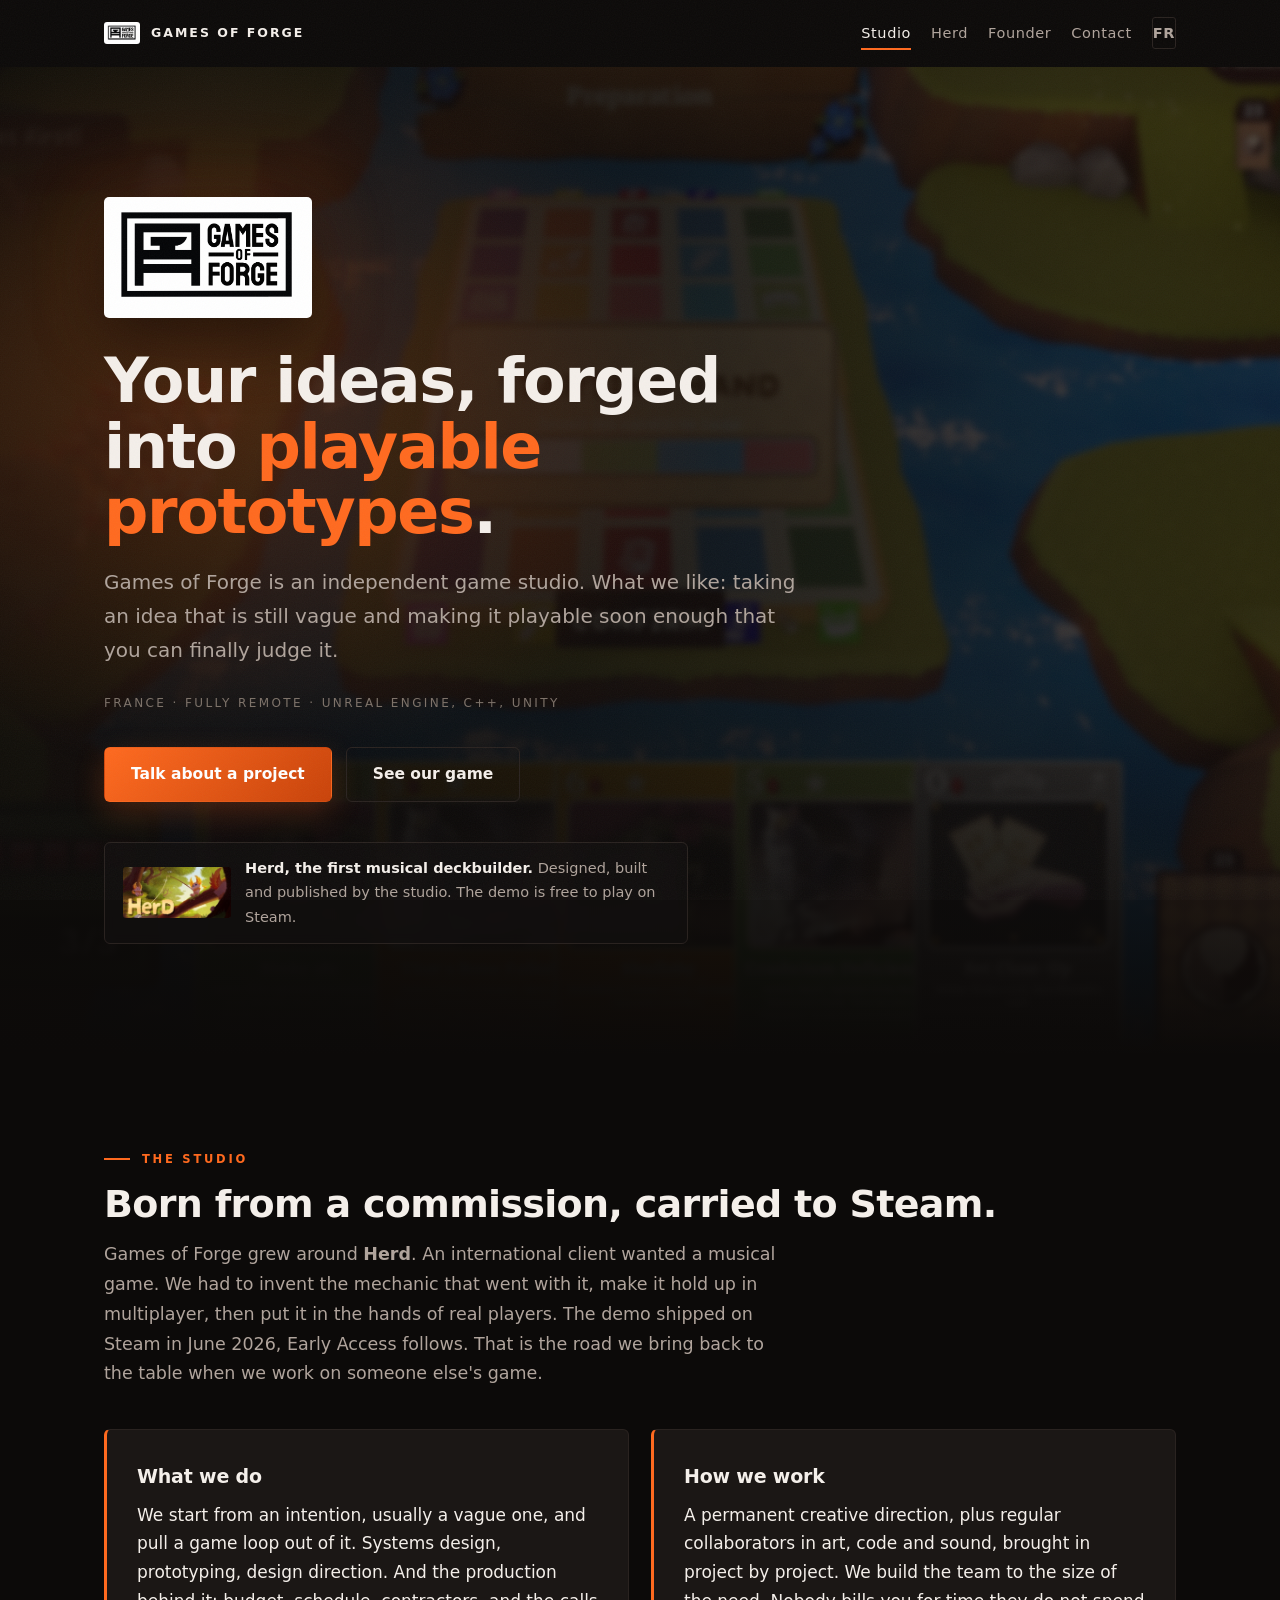
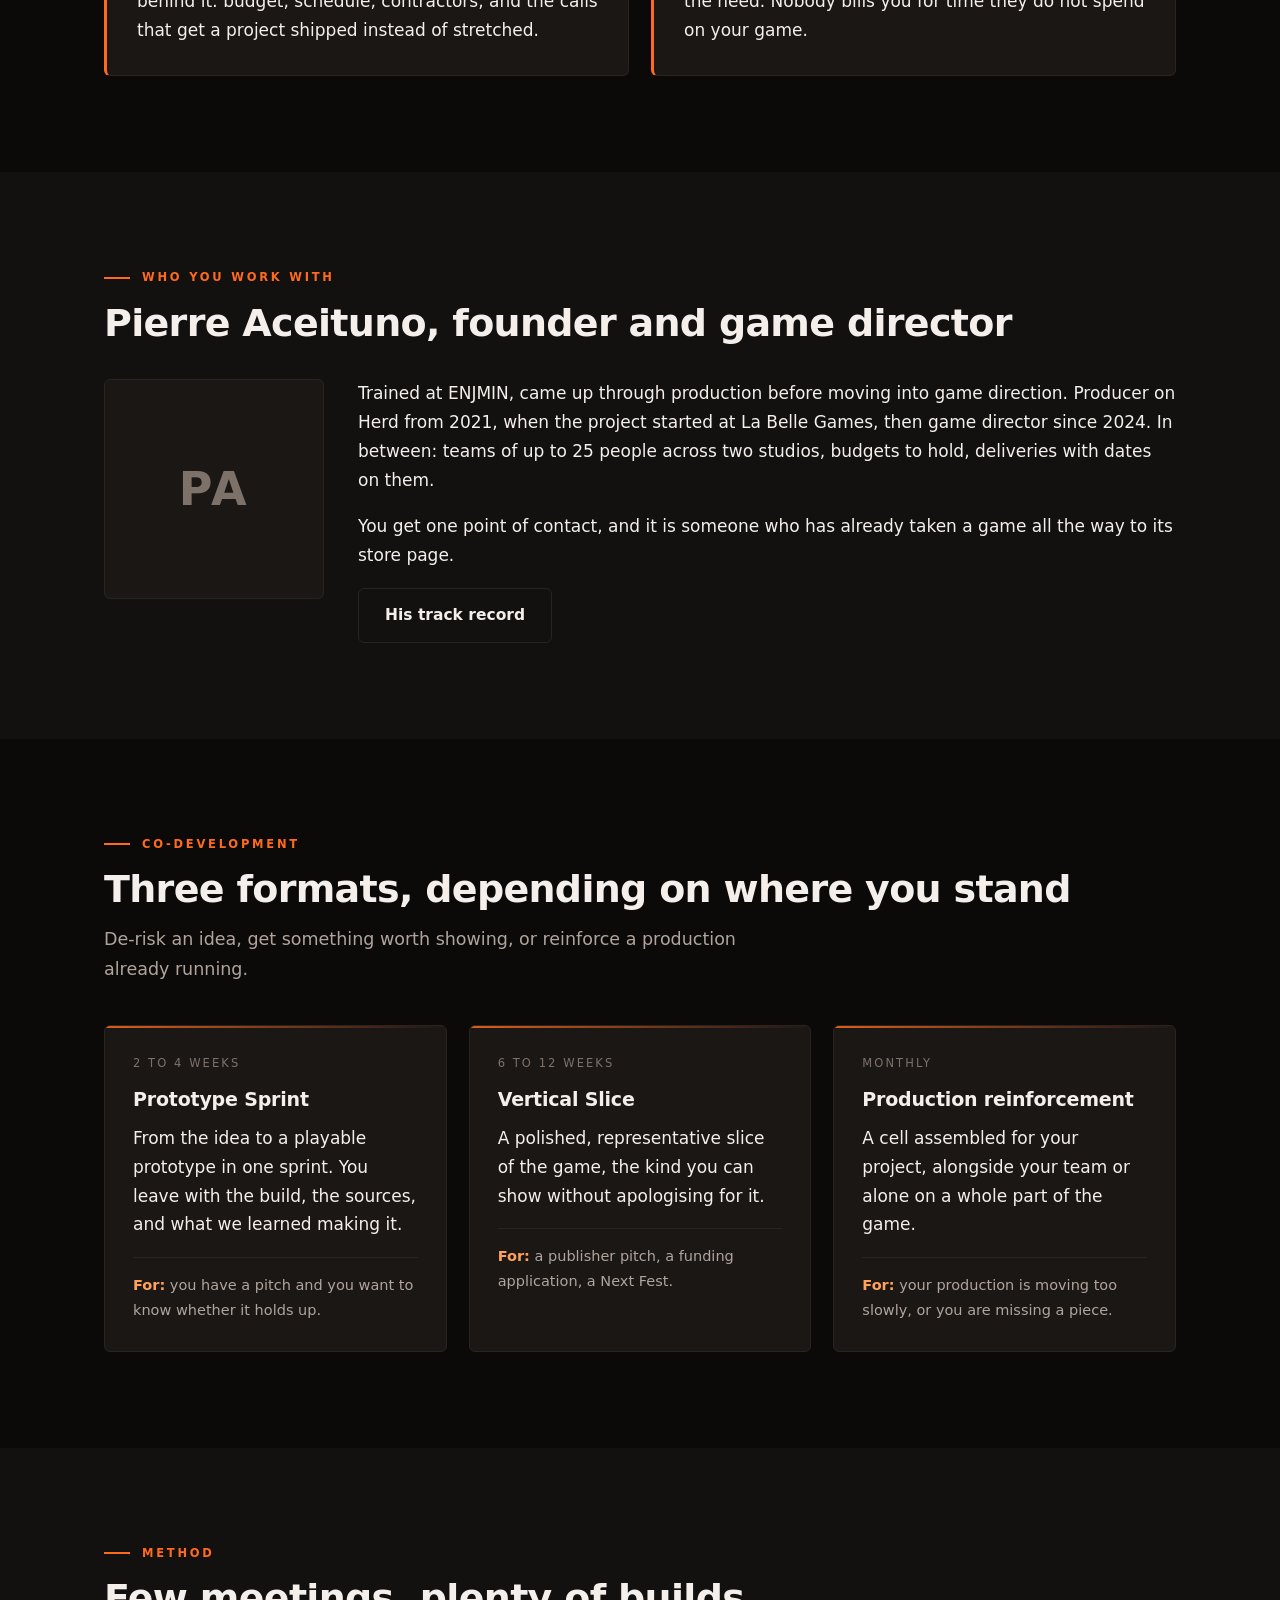
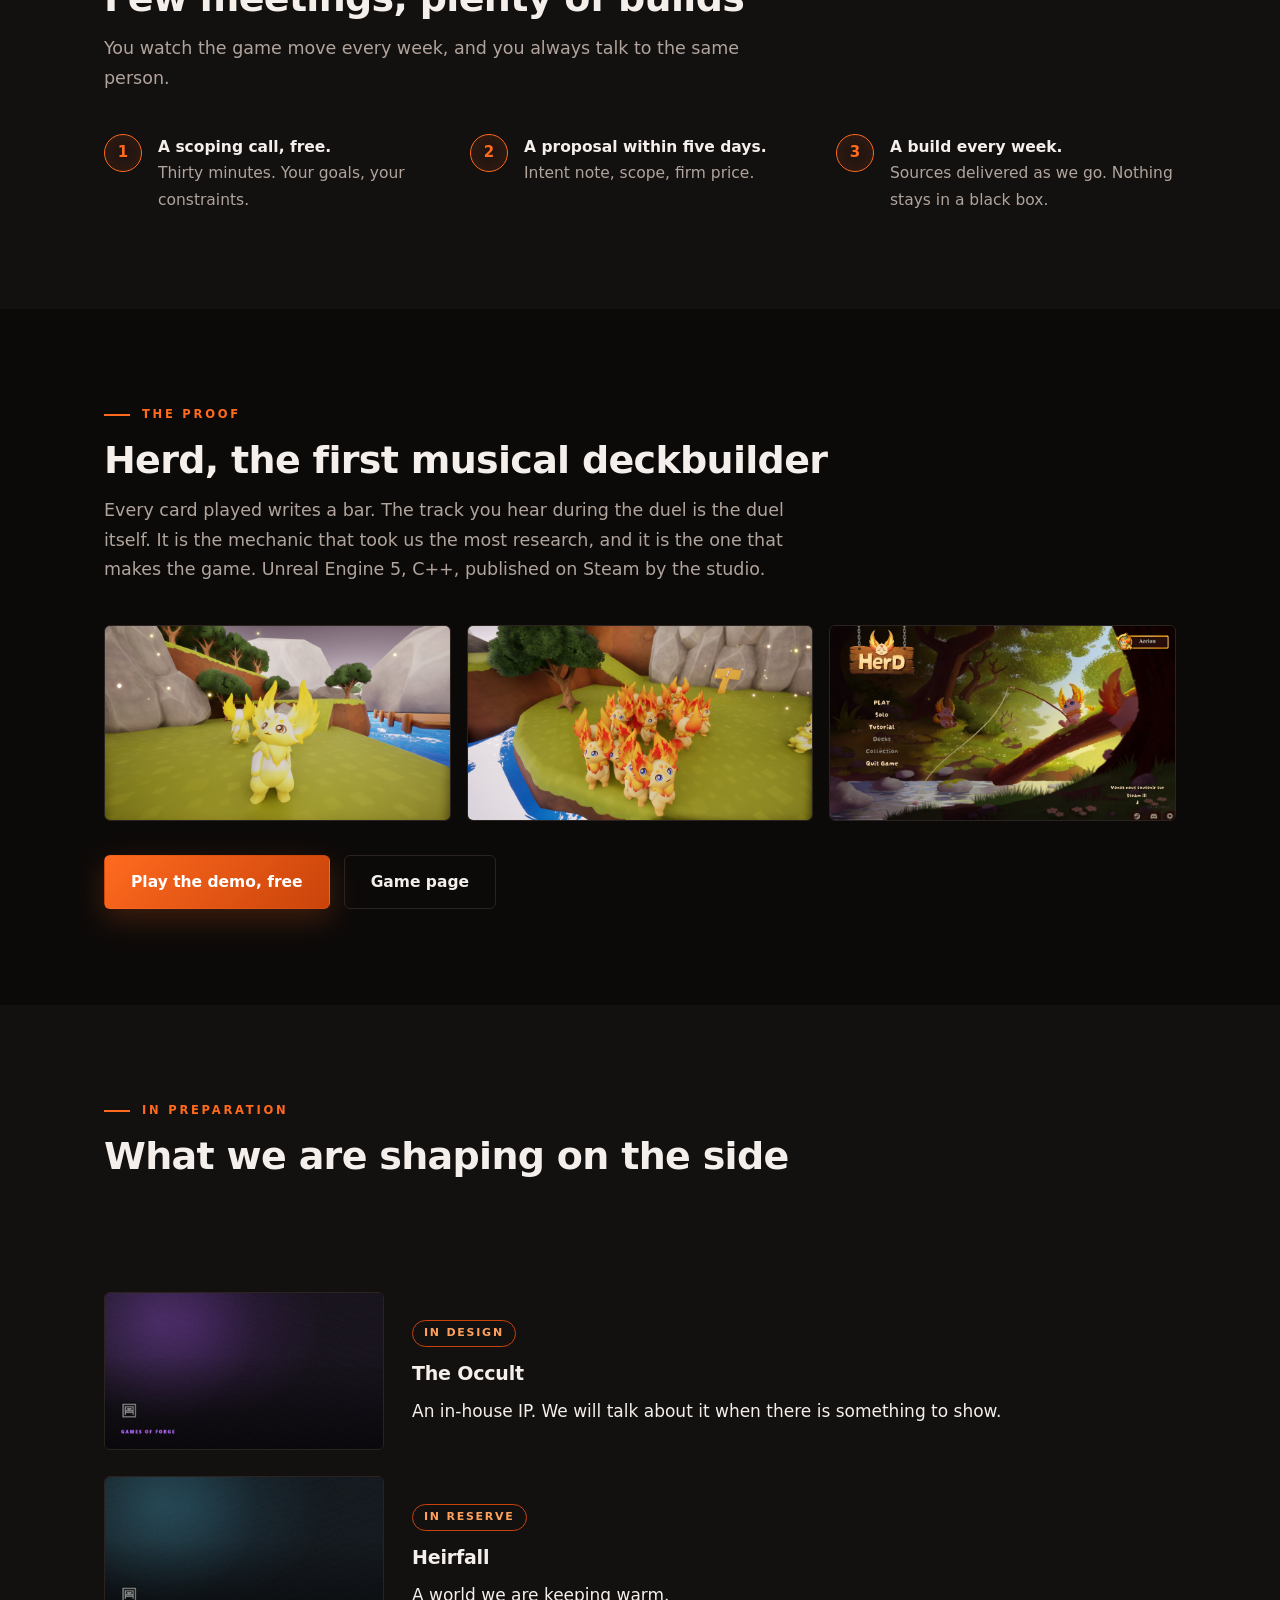
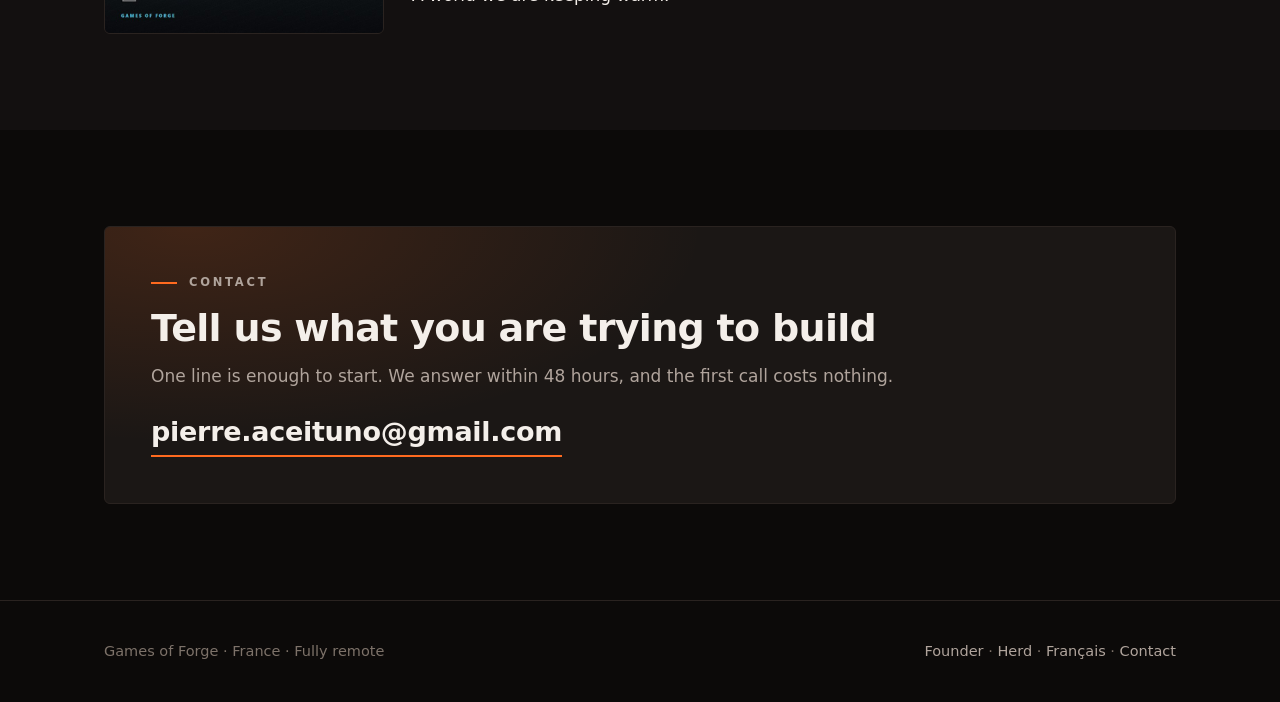
==== index.html @ 53099f83 "Passe sur tous les textes : voix de Pierre, moins de tournures lisses" ====
<!doctype html>
<html lang="en">
<head>
<meta charset="utf-8">
<meta name="viewport" content="width=device-width, initial-scale=1">
<script>document.documentElement.className+=' js';(function(){try{if(localStorage.getItem('gof-langue'))return;if((navigator.language||'').toLowerCase().indexOf('fr')===0)location.replace('fr/');}catch(e){}})();</script>
<title>Games of Forge: independent game studio</title>
<meta name="description" content="Games of Forge, an independent game studio. Design, prototyping and co-development on Unreal Engine and Unity. Herd, the first musical deckbuilder, free demo on Steam.">
<meta property="og:type" content="website">
<meta property="og:locale" content="en_GB">
<meta property="og:title" content="Games of Forge: independent game studio">
<meta property="og:description" content="We design, we prototype, we co-develop. Herd, the first musical deckbuilder, is playable on Steam.">
<meta property="og:image" content="https://games-of-forge.github.io/assets/og.png">
<meta name="twitter:card" content="summary_large_image">
<link rel="alternate" hreflang="fr" href="https://games-of-forge.github.io/fr/">
<link rel="alternate" hreflang="en" href="https://games-of-forge.github.io/">
<link rel="icon" href="assets/gof-icon.png">
<link rel="stylesheet" href="style.css">
</head>
<body>

<nav class="nav">
  <div class="wrap">
    <a class="marque" href="index.html"><img src="assets/gof-logo.png" alt="Games of Forge"> Games of Forge</a>
    <div class="liens">
      <a href="index.html" class="actif">Studio</a>
      <a href="herd.html">Herd</a>
      <a href="pierre.html">Founder</a>
      <a href="#contact">Contact</a>
      <a class="langue" data-langue="fr" href="fr/" hreflang="fr">FR</a>
    </div>
  </div>
</nav>

<header class="hero">
  <div class="hero-fond" style="background-image:url('assets/herd/capture-6.jpg')"></div>
  <div class="wrap">
    <img class="enseigne" src="assets/gof-logo.png" alt="Games of Forge logo">
    <h1>Your ideas, forged into <em>playable prototypes</em>.</h1>
    <p class="chapo">Games of Forge is an independent game studio. What we like: taking an idea that is still vague and making it playable soon enough that you can finally judge it.</p>
    <p class="tampon">France · Fully remote · Unreal Engine, C++, Unity</p>
    <div class="actions">
      <a class="bouton" href="#contact">Talk about a project</a>
      <a class="bouton creux" href="herd.html">See our game</a>
    </div>
    <div class="preuve">
      <img src="assets/herd/header.jpg" alt="Herd key art">
      <p><b>Herd, the first musical deckbuilder.</b> Designed, built and published by the studio. The demo is free to play on Steam.</p>
    </div>
  </div>
</header>

<section>
  <div class="wrap">
    <p class="surtitre apparait">The studio</p>
    <h2 class="apparait">Born from a commission, carried to Steam.</h2>
    <p class="intro apparait">Games of Forge grew around <b>Herd</b>. An international client wanted a musical game. We had to invent the mechanic that went with it, make it hold up in multiplayer, then put it in the hands of real players. The demo shipped on Steam in June 2026, Early Access follows. That is the road we bring back to the table when we work on someone else's game.</p>

    <div class="grille c2">
      <div class="bloc apparait">
        <h3>What we do</h3>
        <p style="margin-bottom:0">We start from an intention, usually a vague one, and pull a game loop out of it. Systems design, prototyping, design direction. And the production behind it: budget, schedule, contractors, and the calls that get a project shipped instead of stretched.</p>
      </div>
      <div class="bloc apparait" data-delai="120">
        <h3>How we work</h3>
        <p style="margin-bottom:0">A permanent creative direction, plus regular collaborators in art, code and sound, brought in project by project. We build the team to the size of the need. Nobody bills you for time they do not spend on your game.</p>
      </div>
    </div>
  </div>
</section>

<section class="teinte">
  <div class="wrap">
    <p class="surtitre apparait">Who you work with</p>
    <h2 class="apparait">Pierre Aceituno, founder and game director</h2>
    <div class="fondateur" style="margin-top:34px">
      <div class="portrait apparait"><span class="initiales">PA</span></div>
      <div class="apparait" data-delai="100">
        <p>Trained at ENJMIN, came up through production before moving into game direction. Producer on Herd from 2021, when the project started at La Belle Games, then game director since 2024. In between: teams of up to 25 people across two studios, budgets to hold, deliveries with dates on them.</p>
        <p>You get one point of contact, and it is someone who has already taken a game all the way to its store page.</p>
        <p style="margin-bottom:0"><a class="bouton creux" href="pierre.html">His track record</a></p>
      </div>
    </div>
  </div>
</section>

<section>
  <div class="wrap">
    <p class="surtitre apparait">Co-development</p>
    <h2 class="apparait">Three formats, depending on where you stand</h2>
    <p class="intro apparait">De-risk an idea, get something worth showing, or reinforce a production already running.</p>

    <div class="grille c3">
      <div class="carte apparait">
        <p class="duree">2 to 4 weeks</p>
        <h3>Prototype Sprint</h3>
        <p>From the idea to a playable prototype in one sprint. You leave with the build, the sources, and what we learned making it.</p>
        <p class="pour"><b>For:</b> you have a pitch and you want to know whether it holds up.</p>
      </div>
      <div class="carte apparait" data-delai="110">
        <p class="duree">6 to 12 weeks</p>
        <h3>Vertical Slice</h3>
        <p>A polished, representative slice of the game, the kind you can show without apologising for it.</p>
        <p class="pour"><b>For:</b> a publisher pitch, a funding application, a Next Fest.</p>
      </div>
      <div class="carte apparait" data-delai="220">
        <p class="duree">Monthly</p>
        <h3>Production reinforcement</h3>
        <p>A cell assembled for your project, alongside your team or alone on a whole part of the game.</p>
        <p class="pour"><b>For:</b> your production is moving too slowly, or you are missing a piece.</p>
      </div>
    </div>
  </div>
</section>

<section class="teinte">
  <div class="wrap">
    <p class="surtitre apparait">Method</p>
    <h2 class="apparait">Few meetings, plenty of builds</h2>
    <p class="intro apparait">You watch the game move every week, and you always talk to the same person.</p>
    <div class="etapes">
      <div class="etape apparait"><div class="num">1</div><p><b>A scoping call, free.</b>Thirty minutes. Your goals, your constraints.</p></div>
      <div class="etape apparait" data-delai="110"><div class="num">2</div><p><b>A proposal within five days.</b>Intent note, scope, firm price.</p></div>
      <div class="etape apparait" data-delai="220"><div class="num">3</div><p><b>A build every week.</b>Sources delivered as we go. Nothing stays in a black box.</p></div>
    </div>
  </div>
</section>

<section>
  <div class="wrap">
    <p class="surtitre apparait">The proof</p>
    <h2 class="apparait">Herd, the first musical deckbuilder</h2>
    <p class="intro apparait">Every card played writes a bar. The track you hear during the duel is the duel itself. It is the mechanic that took us the most research, and it is the one that makes the game. Unreal Engine 5, C++, published on Steam by the studio.</p>
    <div class="galerie">
      <a class="apparait" href="https://store.steampowered.com/app/4273350/" target="_blank" rel="noopener"><img src="assets/herd/capture-1.jpg" alt="Herd, in game" loading="lazy"></a>
      <a class="apparait" data-delai="90" href="https://store.steampowered.com/app/4273350/" target="_blank" rel="noopener"><img src="assets/herd/capture-3.jpg" alt="Herd, in game" loading="lazy"></a>
      <a class="apparait" data-delai="180" href="https://store.steampowered.com/app/4273350/" target="_blank" rel="noopener"><img src="assets/herd/capture-5.jpg" alt="Herd, in game" loading="lazy"></a>
    </div>
    <div class="actions">
      <a class="bouton" href="https://store.steampowered.com/app/4291690/" target="_blank" rel="noopener">Play the demo, free</a>
      <a class="bouton creux" href="herd.html">Game page</a>
    </div>
  </div>
</section>

<section class="teinte">
  <div class="wrap">
    <p class="surtitre apparait">In preparation</p>
    <h2 class="apparait">What we are shaping on the side</h2>
    <p class="intro apparait">Two in-house worlds. No dates, no promises: they will speak when they have something to say.</p>

    <div class="projet apparait">
      <div class="vignette"><img src="assets/occult.jpg" alt="The Occult" loading="lazy"></div>
      <div>
        <span class="etiquette">In design</span>
        <h3>The Occult</h3>
        <p style="margin-bottom:0">An in-house IP. We will talk about it when there is something to show.</p>
      </div>
    </div>

    <div class="projet apparait" data-delai="120">
      <div class="vignette"><img src="assets/heirfall.jpg" alt="Heirfall" loading="lazy"></div>
      <div>
        <span class="etiquette">In reserve</span>
        <h3>Heirfall</h3>
        <p style="margin-bottom:0">A world we are keeping warm.</p>
      </div>
    </div>
  </div>
</section>

<section id="contact">
  <div class="wrap">
    <div class="contact apparait">
      <p class="surtitre">Contact</p>
      <h2>Tell us what you are trying to build</h2>
      <p>One line is enough to start. We answer within 48 hours, and the first call costs nothing.</p>
      <p style="margin-bottom:0"><a class="courriel" href="mailto:pierre.aceituno@gmail.com?subject=Games%20of%20Forge%20project">pierre.aceituno@gmail.com</a></p>
    </div>
  </div>
</section>

<footer>
  <div class="wrap">
    <div>Games of Forge · France · Fully remote</div>
    <div><a href="pierre.html">Founder</a> · <a href="herd.html">Herd</a> · <a data-langue="fr" href="fr/">Français</a> · <a href="mailto:pierre.aceituno@gmail.com">Contact</a></div>
  </div>
</footer>

<script src="site.js"></script>
</body>
</html>
---- style.css ----
/* Games of Forge : feuille de style unique.
   Ecrin sombre, accents de forge, les visuels de jeu eclatent dedans comme des fenetres. */

:root {
  --noir: #0c0a09;
  --noir-2: #131010;
  --noir-3: #1b1715;
  --trait: #2a2320;
  --texte: #f4efea;
  --texte-doux: #b0a49c;
  --texte-faible: #7d7269;
  --forge: #ff6a1f;
  --forge-clair: #ffa15c;
  --forge-sombre: #c9430a;
  --max: 1120px;
  --rayon: 6px;
}

* { box-sizing: border-box; }

html { scroll-behavior: smooth; }

body {
  margin: 0;
  background: var(--noir);
  color: var(--texte);
  font-family: "Segoe UI", Inter, system-ui, -apple-system, Helvetica, Arial, sans-serif;
  font-size: 17px;
  line-height: 1.7;
  -webkit-text-size-adjust: 100%;
  -webkit-font-smoothing: antialiased;
  overflow-x: hidden;
}

img { max-width: 100%; height: auto; display: block; }
a { color: var(--forge-clair); text-decoration: none; }
a:hover { color: var(--forge); }

.wrap { max-width: var(--max); margin: 0 auto; padding: 0 24px; }

/* ---------- grain sur toute la page ---------- */
body::after {
  content: ""; position: fixed; inset: 0; z-index: 9999; pointer-events: none; opacity: .04;
  background-image: url("data:image/svg+xml,%3Csvg xmlns='http://www.w3.org/2000/svg' width='160' height='160'%3E%3Cfilter id='n'%3E%3CfeTurbulence type='fractalNoise' baseFrequency='.85' numOctaves='3'/%3E%3C/filter%3E%3Crect width='160' height='160' filter='url(%23n)'/%3E%3C/svg%3E");
}

/* ---------- navigation ---------- */
.nav {
  position: sticky; top: 0; z-index: 50;
  transition: background .35s ease, border-color .35s ease, backdrop-filter .35s ease;
  border-bottom: 1px solid transparent;
}
.nav.dense {
  background: rgba(12, 10, 9, .82);
  backdrop-filter: blur(14px) saturate(140%);
  -webkit-backdrop-filter: blur(14px) saturate(140%);
  border-bottom-color: var(--trait);
}
.nav .wrap { display: flex; align-items: center; gap: 20px; min-height: 66px; flex-wrap: wrap; }
.marque {
  display: flex; align-items: center; gap: 11px; color: var(--texte);
  font-weight: 800; letter-spacing: .16em; text-transform: uppercase; font-size: 12.5px;
}
.marque img { width: 36px; background: #fff; padding: 3px; border-radius: 3px; }
.liens { display: flex; align-items: center; gap: 20px; margin-left: auto; flex-wrap: wrap; }
.liens a {
  color: var(--texte-doux); font-size: 14.5px; letter-spacing: .04em;
  position: relative; padding: 3px 0; transition: color .2s ease;
}
.liens a::after {
  content: ""; position: absolute; left: 0; right: 100%; bottom: -2px; height: 2px;
  background: var(--forge); transition: right .28s ease;
}
.liens a:hover { color: var(--texte); }
.liens a:hover::after, .liens a.actif::after { right: 0; }
.liens a.actif { color: var(--texte); }
.langue {
  border: 1px solid var(--trait); border-radius: 3px; padding: 4px 11px;
  font-size: 12px; letter-spacing: .12em; font-weight: 700; color: var(--texte-doux);
  transition: border-color .2s ease, color .2s ease;
}
.langue::after { display: none; }
.langue:hover { border-color: var(--forge); color: var(--texte); }

/* ---------- hero ---------- */
.hero { position: relative; overflow: hidden; padding: 130px 0 110px; isolation: isolate; }
.hero-fond {
  position: absolute; inset: 0; z-index: -2;
  background-size: cover; background-position: center;
  /* leger flou : l'image de jeu devient une matiere, on ne lit plus son interface */
  transform: scale(1.08); filter: saturate(1.08) contrast(1.02) blur(3px);
}
.hero::before {
  content: ""; position: absolute; inset: 0; z-index: -1;
  background:
    radial-gradient(64% 58% at 16% 34%, rgba(255, 106, 31, .22), transparent 64%),
    linear-gradient(100deg, rgba(12, 10, 9, .93) 0%, rgba(12, 10, 9, .82) 46%, rgba(12, 10, 9, .48) 100%),
    linear-gradient(180deg, rgba(12, 10, 9, .35) 0%, rgba(12, 10, 9, .55) 62%, var(--noir) 100%);
}
.hero.compact { padding: 96px 0 76px; }

.enseigne {
  width: 208px; background: #fff; padding: 11px; border-radius: 5px; margin-bottom: 30px;
  box-shadow: 0 24px 60px rgba(0, 0, 0, .55), 0 0 90px rgba(255, 106, 31, .18);
}
.hero h1 {
  font-size: clamp(34px, 6.6vw, 62px); line-height: 1.06; letter-spacing: -.022em;
  margin: 0 0 20px; font-weight: 800; max-width: 17ch;
}
.hero h1 em { font-style: normal; color: var(--forge); }
.chapo { font-size: clamp(16.5px, 2.4vw, 20px); color: var(--texte-doux); margin: 0 0 10px; max-width: 56ch; }
.tampon {
  margin: 26px 0 0; font-size: 12px; letter-spacing: .2em; text-transform: uppercase; color: var(--texte-faible);
}
.actions { margin-top: 34px; display: flex; gap: 14px; flex-wrap: wrap; }

/* bandeau de preuve dans le hero */
.preuve {
  margin-top: 40px; display: inline-flex; align-items: center; gap: 14px; flex-wrap: wrap;
  padding: 13px 18px; border: 1px solid var(--trait); border-radius: var(--rayon);
  background: rgba(19, 16, 16, .72); backdrop-filter: blur(6px);
}
.preuve img { width: 108px; border-radius: 3px; }
.preuve p { margin: 0; font-size: 14.5px; color: var(--texte-doux); max-width: 46ch; }
.preuve b { color: var(--texte); }

/* ---------- boutons ---------- */
.bouton {
  display: inline-flex; align-items: center; gap: 9px;
  font-weight: 650; font-size: 15.5px; padding: 13px 26px; border-radius: var(--rayon);
  border: 1px solid transparent; color: #fff;
  background: linear-gradient(135deg, var(--forge) 0%, var(--forge-sombre) 100%);
  box-shadow: 0 10px 30px rgba(255, 106, 31, .22);
  transition: transform .2s ease, box-shadow .25s ease, filter .2s ease;
}
.bouton:hover { color: #fff; transform: translateY(-2px); box-shadow: 0 16px 40px rgba(255, 106, 31, .34); filter: brightness(1.06); }
.bouton.creux {
  background: transparent; border-color: var(--trait); color: var(--texte); box-shadow: none;
}
.bouton.creux:hover { border-color: var(--forge); color: #fff; box-shadow: 0 12px 30px rgba(0, 0, 0, .4); }

/* ---------- sections ---------- */
section { padding: 96px 0; position: relative; }
section.serre { padding: 72px 0; }
section.teinte { background: var(--noir-2); }

.surtitre {
  font-size: 11.5px; letter-spacing: .24em; text-transform: uppercase; font-weight: 800;
  color: var(--forge); margin: 0 0 14px; display: flex; align-items: center; gap: 12px;
}
.surtitre::before { content: ""; width: 26px; height: 2px; background: var(--forge); display: block; }

h2 { font-size: clamp(25px, 3.9vw, 38px); line-height: 1.14; letter-spacing: -.018em; margin: 0 0 14px; font-weight: 800; }
h3 { font-size: 19px; margin: 0 0 8px; font-weight: 700; letter-spacing: -.01em; }
p { margin: 0 0 18px; }
.intro { color: var(--texte-doux); max-width: 62ch; font-size: 17.5px; margin-bottom: 40px; }
.note { font-size: 14.5px; color: var(--texte-faible); }

/* ---------- grilles et cartes ---------- */
.grille { display: grid; gap: 22px; }
.grille.c3 { grid-template-columns: repeat(3, 1fr); }
.grille.c2 { grid-template-columns: repeat(2, 1fr); }

.carte {
  position: relative; background: var(--noir-3); border: 1px solid var(--trait);
  border-radius: var(--rayon); padding: 28px; overflow: hidden;
  transition: transform .28s ease, border-color .28s ease, box-shadow .28s ease;
}
.carte::before {
  content: ""; position: absolute; inset: 0 0 auto; height: 2px;
  background: linear-gradient(90deg, var(--forge), transparent); opacity: .85;
}
.carte:hover { transform: translateY(-5px); border-color: #3b312c; box-shadow: 0 24px 50px rgba(0, 0, 0, .5); }
.carte .duree { font-size: 11.5px; letter-spacing: .18em; text-transform: uppercase; color: var(--texte-faible); margin: 0 0 10px; }
.carte p:last-child { margin-bottom: 0; }
.carte .pour {
  font-size: 14.5px; color: var(--texte-doux); border-top: 1px solid var(--trait);
  padding-top: 15px; margin-top: 18px;
}
.carte .pour b { color: var(--forge-clair); }

.bloc {
  background: var(--noir-3); border: 1px solid var(--trait); border-left: 3px solid var(--forge);
  border-radius: var(--rayon); padding: 30px;
}

/* ---------- etapes ---------- */
.etapes { display: grid; gap: 26px; grid-template-columns: repeat(3, 1fr); }
.etape { display: flex; gap: 16px; align-items: flex-start; }
.etape .num {
  flex: 0 0 38px; height: 38px; border-radius: 50%;
  border: 1px solid var(--forge); color: var(--forge);
  display: flex; align-items: center; justify-content: center; font-weight: 800; font-size: 15px;
  box-shadow: 0 0 26px rgba(255, 106, 31, .18) inset;
}
.etape p { margin: 0; font-size: 15.5px; color: var(--texte-doux); }
.etape b { color: var(--texte); display: block; }

/* ---------- fondateur ---------- */
.fondateur { display: grid; grid-template-columns: 220px 1fr; gap: 34px; align-items: start; }
.portrait {
  width: 220px; aspect-ratio: 1; border-radius: var(--rayon); overflow: hidden;
  border: 1px solid var(--trait); background: var(--noir-3);
  display: flex; align-items: center; justify-content: center;
}
.portrait img { width: 100%; height: 100%; object-fit: cover; }
.portrait .initiales { font-size: 46px; font-weight: 800; color: var(--texte-faible); letter-spacing: .06em; }

/* ---------- galerie ---------- */
.galerie { display: grid; grid-template-columns: repeat(3, 1fr); gap: 16px; }
.galerie a {
  display: block; border-radius: var(--rayon); overflow: hidden; border: 1px solid var(--trait);
  transition: transform .3s ease, border-color .3s ease, box-shadow .3s ease;
}
.galerie a:hover { transform: translateY(-4px) scale(1.012); border-color: var(--forge); box-shadow: 0 22px 46px rgba(0, 0, 0, .55); }
.galerie img { width: 100%; aspect-ratio: 16 / 9; object-fit: cover; }

/* ---------- affiche du trailer (lecture sur Steam) ---------- */
.affiche {
  position: relative; display: block; margin-top: 30px; border-radius: var(--rayon);
  overflow: hidden; border: 1px solid var(--trait);
  transition: transform .3s ease, border-color .3s ease, box-shadow .3s ease;
}
.affiche img { width: 100%; aspect-ratio: 16 / 9; object-fit: cover; }
.affiche::after {
  content: ""; position: absolute; inset: 0;
  background: radial-gradient(50% 60% at 50% 50%, rgba(12, 10, 9, .18), rgba(12, 10, 9, .58));
}
.affiche .lecture {
  position: absolute; z-index: 2; left: 50%; top: 50%; transform: translate(-50%, -50%);
  width: 78px; height: 78px; border-radius: 50%;
  background: linear-gradient(135deg, var(--forge), var(--forge-sombre));
  box-shadow: 0 14px 40px rgba(0, 0, 0, .5), 0 0 0 10px rgba(255, 106, 31, .12);
  display: flex; align-items: center; justify-content: center;
  transition: transform .3s ease, box-shadow .3s ease;
}
.affiche .lecture::before {
  content: ""; width: 0; height: 0; margin-left: 6px;
  border-left: 22px solid #fff; border-top: 14px solid transparent; border-bottom: 14px solid transparent;
}
.affiche .legende {
  position: absolute; z-index: 2; left: 20px; bottom: 16px; font-size: 13px; font-weight: 700;
  letter-spacing: .16em; text-transform: uppercase; color: #fff; text-shadow: 0 2px 12px rgba(0, 0, 0, .8);
}
.affiche:hover { transform: translateY(-4px); border-color: var(--forge); box-shadow: 0 26px 56px rgba(0, 0, 0, .6); }
.affiche:hover .lecture { transform: translate(-50%, -50%) scale(1.08); box-shadow: 0 18px 50px rgba(0, 0, 0, .6), 0 0 0 14px rgba(255, 106, 31, .16); }

/* ---------- bande de cartes du jeu ---------- */
.cartes {
  display: flex; gap: 20px; padding: 14px 0 30px; margin-top: 26px;
  overflow-x: auto; scroll-snap-type: x proximity; scrollbar-width: thin;
}
.cartes img {
  flex: 0 0 auto; width: 208px; border-radius: 14px; scroll-snap-align: center;
  box-shadow: 0 18px 40px rgba(0, 0, 0, .55);
  transition: transform .35s ease, box-shadow .35s ease;
}
.cartes img:nth-child(odd) { transform: rotate(-2.2deg); }
.cartes img:nth-child(even) { transform: rotate(1.8deg) translateY(6px); }
.cartes img:hover { transform: rotate(0deg) translateY(-10px) scale(1.03); box-shadow: 0 26px 60px rgba(0, 0, 0, .7); }

/* logo du jeu dans son hero */
.logo-jeu { width: min(360px, 74vw); margin-bottom: 22px; filter: drop-shadow(0 16px 34px rgba(0, 0, 0, .6)); }

/* ---------- fiche de faits ---------- */
.faits {
  list-style: none; padding: 0; margin: 0; display: grid; gap: 1px;
  background: var(--trait); border: 1px solid var(--trait); border-radius: var(--rayon); overflow: hidden;
}
.faits li { background: var(--noir-2); padding: 15px 20px; font-size: 15.5px; }
.faits b {
  display: block; font-size: 11.5px; letter-spacing: .16em; text-transform: uppercase;
  color: var(--texte-faible); font-weight: 800; margin-bottom: 2px;
}

/* ---------- projets en preparation ---------- */
.projet { display: grid; grid-template-columns: 280px 1fr; gap: 28px; align-items: center; }
.projet + .projet { margin-top: 26px; }
.projet .vignette { border-radius: var(--rayon); overflow: hidden; border: 1px solid var(--trait); }
.etiquette {
  display: inline-block; font-size: 11px; letter-spacing: .16em; text-transform: uppercase; font-weight: 800;
  color: var(--forge-clair); border: 1px solid var(--forge-sombre); border-radius: 999px;
  padding: 3px 11px; margin-bottom: 10px;
}

/* ---------- parcours ---------- */
.poste { padding: 26px 0; border-bottom: 1px solid var(--trait); }
.poste:last-child { border-bottom: 0; }
.poste .quand { font-size: 12px; letter-spacing: .14em; text-transform: uppercase; color: var(--forge); font-weight: 800; }
.poste h3 { margin: 6px 0 2px; font-size: 20px; }
.poste .ou { color: var(--texte-faible); font-size: 15px; margin: 0 0 12px; }
.poste ul { margin: 0; padding-left: 20px; color: var(--texte-doux); }
.poste li { margin-bottom: 7px; }

.puces { display: flex; flex-wrap: wrap; gap: 9px; padding: 0; margin: 0; list-style: none; }
.puces li {
  font-size: 13.5px; padding: 6px 13px; border-radius: 999px;
  background: var(--noir-2); border: 1px solid var(--trait); color: var(--texte-doux);
}

/* ---------- contact ---------- */
.contact {
  position: relative; overflow: hidden;
  border: 1px solid var(--trait); border-radius: var(--rayon); padding: 46px;
  background: radial-gradient(80% 130% at 8% 0%, rgba(255, 106, 31, .16), transparent 60%), var(--noir-3);
}
.contact h2 { margin-bottom: 12px; }
.contact p { color: var(--texte-doux); }
.courriel {
  display: inline-block; font-size: clamp(18px, 3.4vw, 27px); font-weight: 800; color: var(--texte);
  border-bottom: 2px solid var(--forge); word-break: break-word; letter-spacing: -.01em;
}
.courriel:hover { color: var(--forge-clair); }

/* ---------- pied ---------- */
footer { border-top: 1px solid var(--trait); padding: 38px 0; font-size: 14.5px; color: var(--texte-faible); }
footer a { color: var(--texte-doux); }
footer a:hover { color: var(--texte); }
footer .wrap { display: flex; gap: 16px; justify-content: space-between; flex-wrap: wrap; }

/* ---------- apparition au defilement ----------
   Masque uniquement si le javascript tourne (classe .js posee tres tot) : sans lui,
   tout le contenu reste visible au lieu de disparaitre. */
.js .apparait { opacity: 0; transform: translateY(26px); transition: opacity .7s ease, transform .7s ease; }
.js .apparait.vu { opacity: 1; transform: none; }

/* ---------- telephone ---------- */
@media (max-width: 900px) {
  .grille.c3, .grille.c2, .etapes { grid-template-columns: 1fr; }
  .fondateur, .projet { grid-template-columns: 1fr; }
  .portrait { width: 160px; }
  .projet .vignette { max-width: 340px; }
}
@media (max-width: 700px) {
  body { font-size: 16px; }
  section { padding: 66px 0; }
  .hero { padding: 84px 0 66px; }
  .hero.compact { padding: 70px 0 54px; }
  .enseigne { width: 186px; margin-bottom: 26px; }
  .contact { padding: 30px 22px; }
  .nav .wrap { min-height: 58px; gap: 12px; }
  .liens { gap: 15px; margin-left: 0; width: 100%; font-size: 14px; }
  .preuve { gap: 12px; padding: 12px; }
  .preuve img { width: 84px; }
  .galerie { grid-template-columns: 1fr 1fr; }
}

/* ---------- respect du reglage systeme ---------- */
@media (prefers-reduced-motion: reduce) {
  html { scroll-behavior: auto; }
  *, *::before, *::after { animation: none !important; transition: none !important; }
  .apparait { opacity: 1; transform: none; }
}
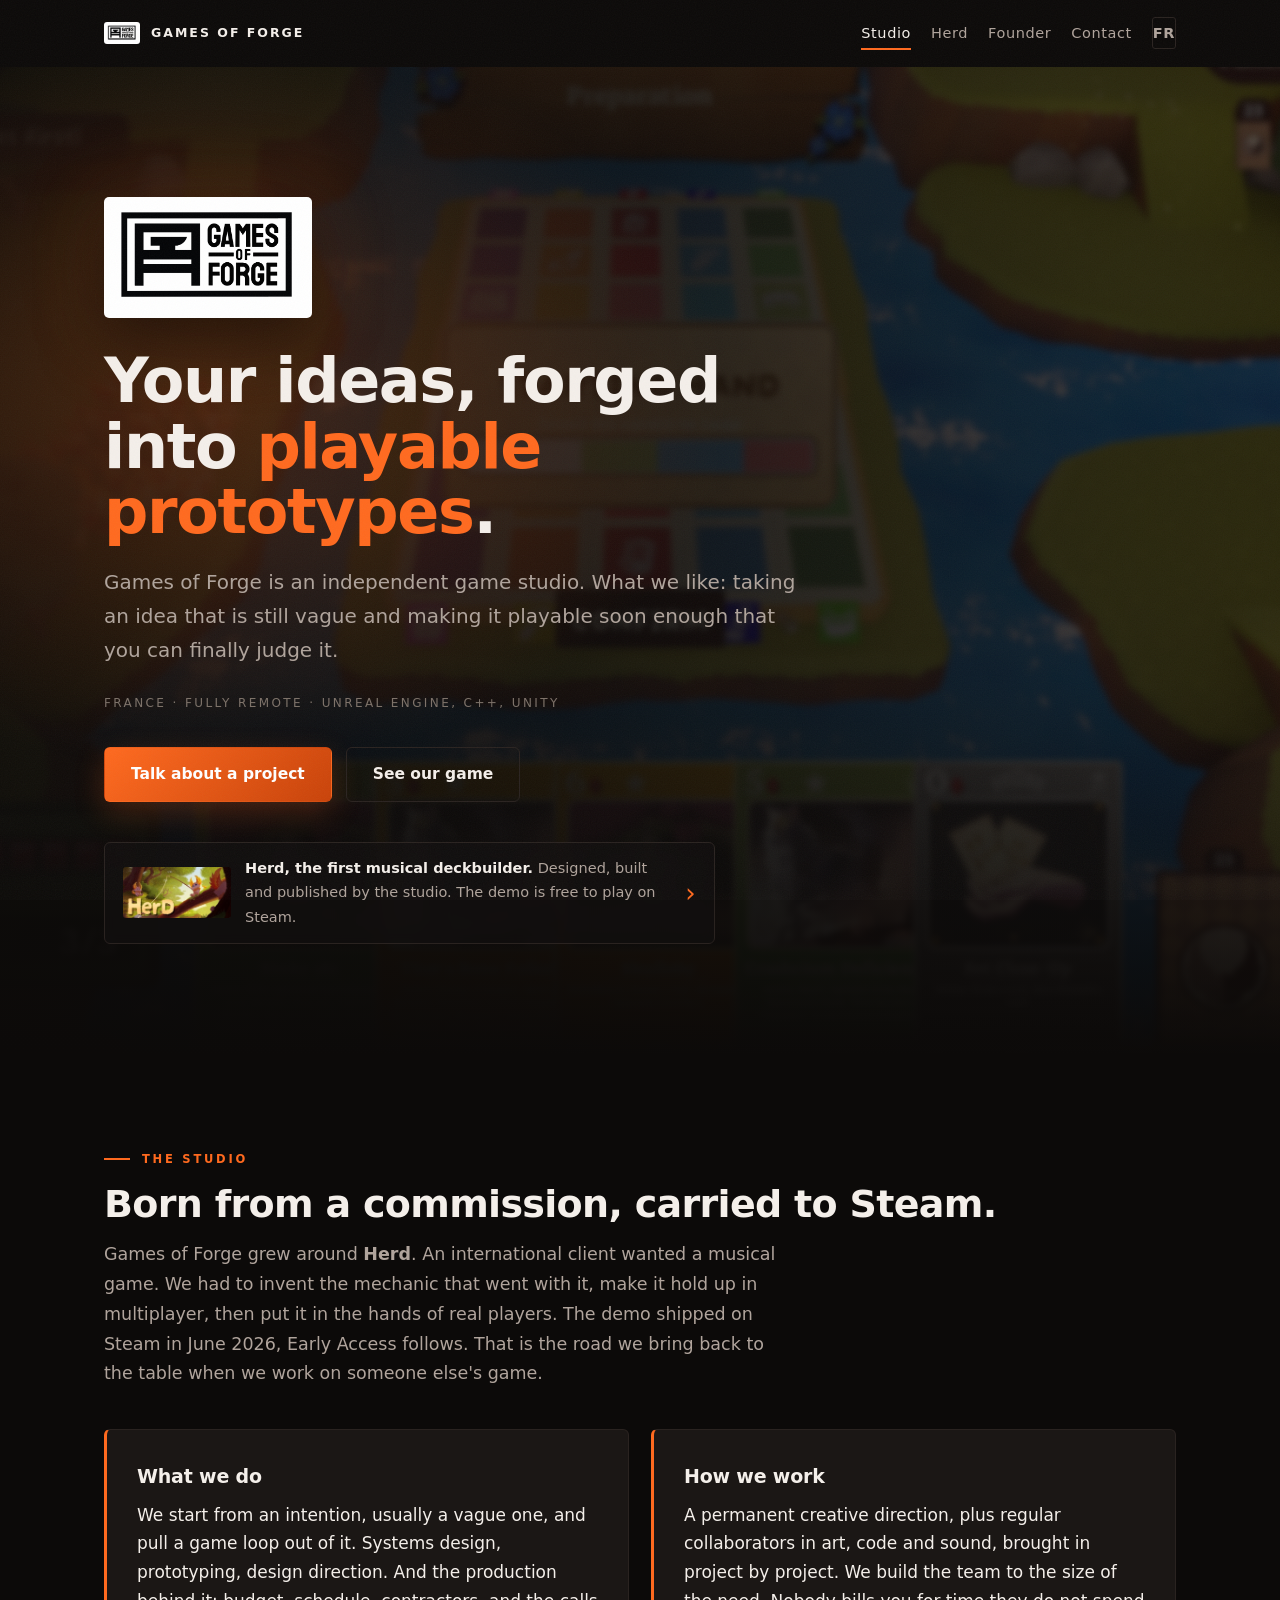
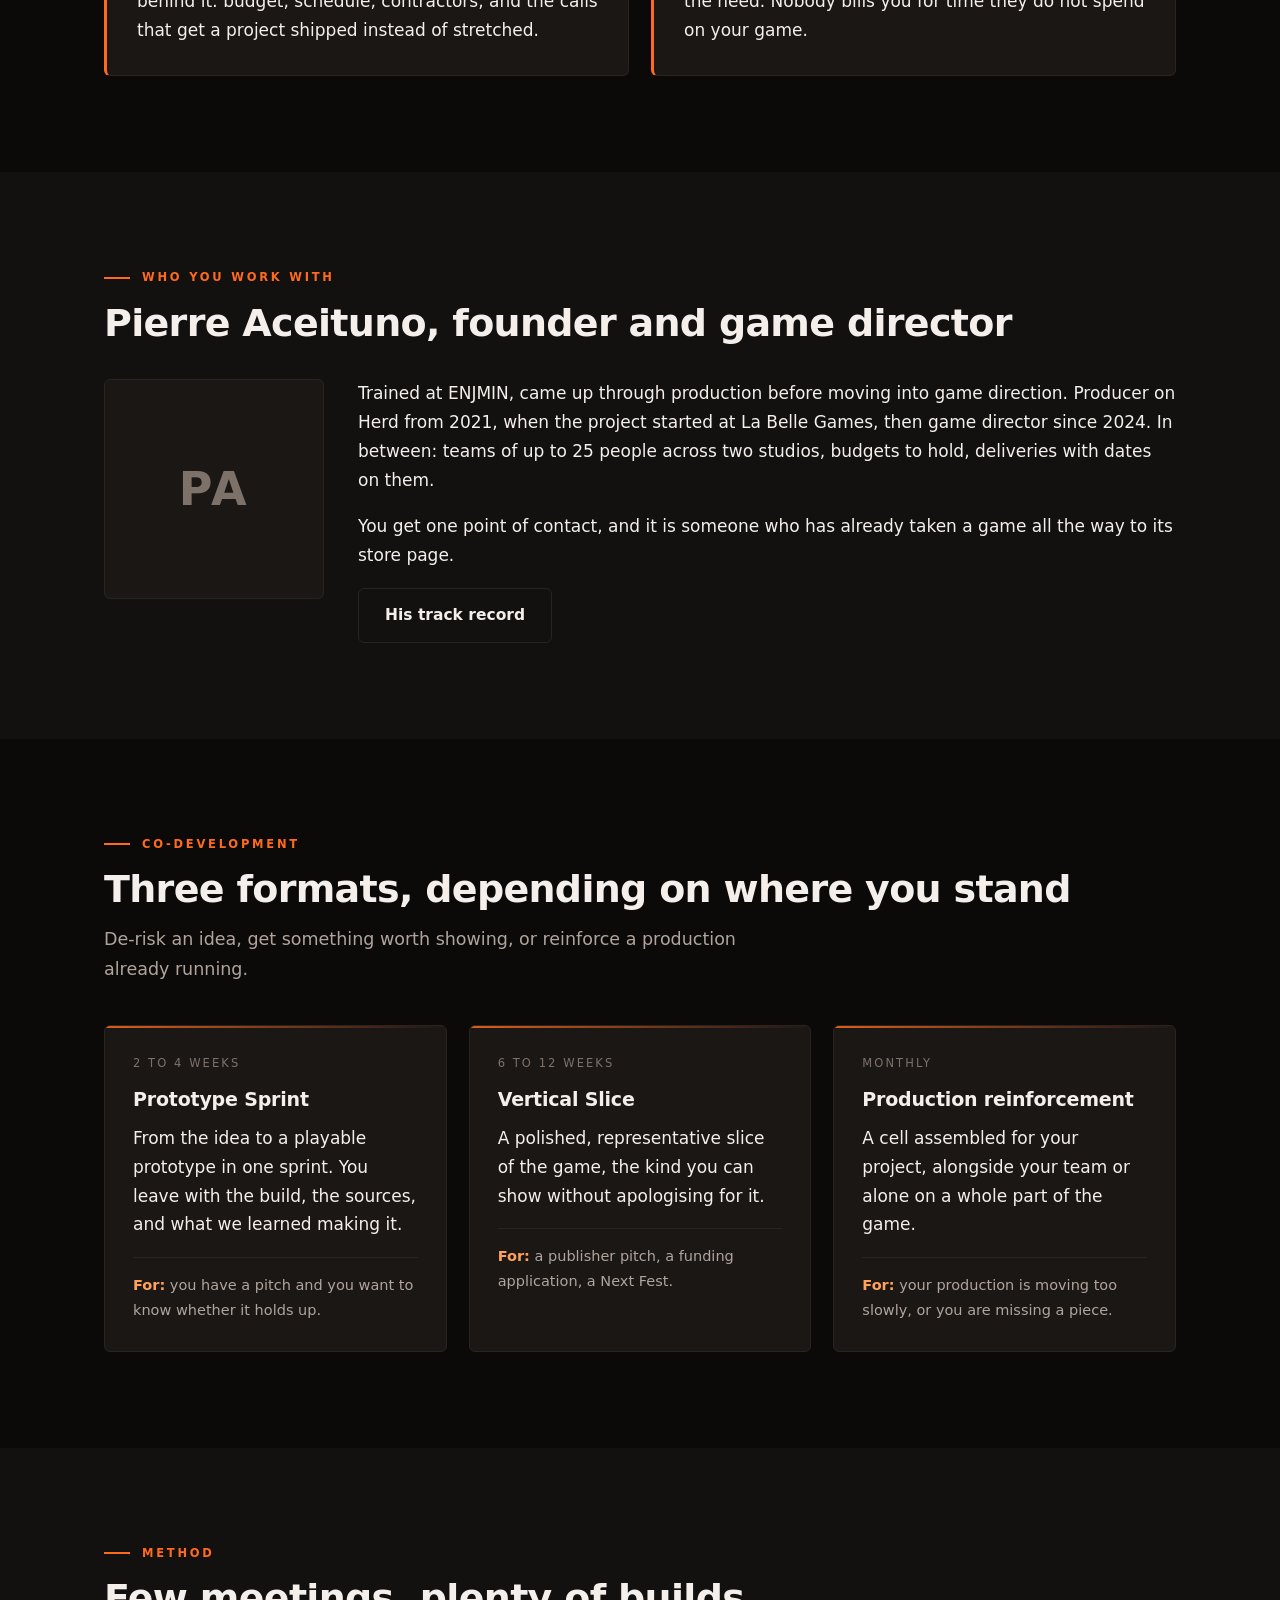
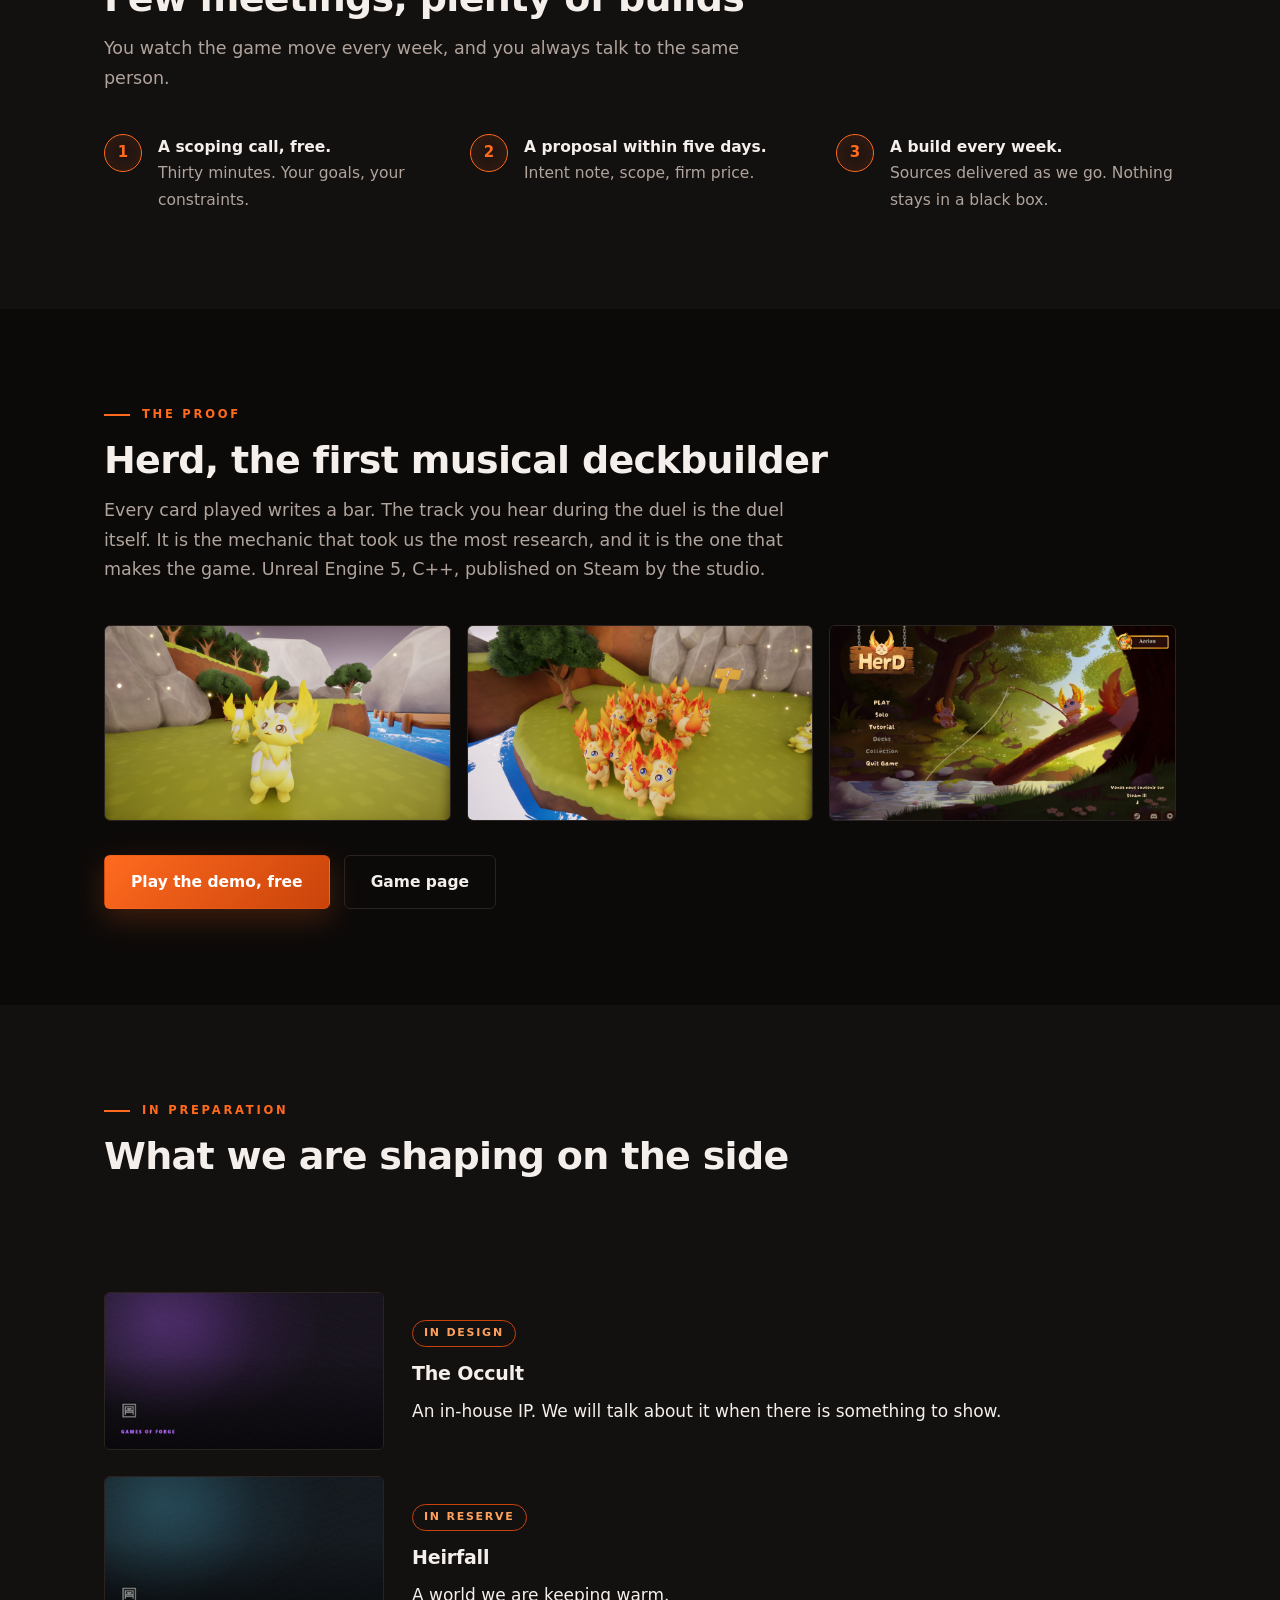
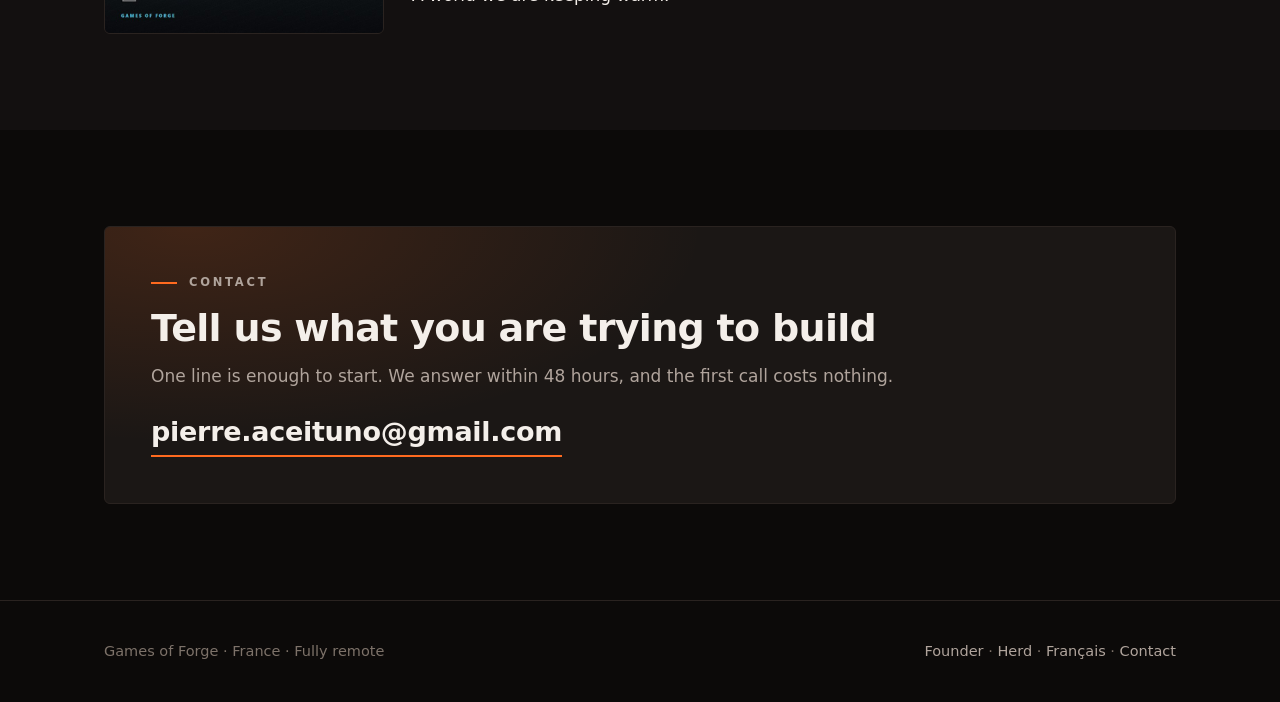
==== commit 70994ab0: "Le bandeau Herd du hero devient cliquable" ====
--- a/index.html
+++ b/index.html
@@ -43,10 +43,10 @@
       <a class="bouton" href="#contact">Talk about a project</a>
       <a class="bouton creux" href="herd.html">See our game</a>
     </div>
-    <div class="preuve">
+    <a class="preuve" href="herd.html">
       <img src="assets/herd/header.jpg" alt="Herd key art">
       <p><b>Herd, the first musical deckbuilder.</b> Designed, built and published by the studio. The demo is free to play on Steam.</p>
-    </div>
+    </a>
   </div>
 </header>
 
--- a/style.css
+++ b/style.css
@@ -123,6 +123,13 @@
 .preuve img { width: 108px; border-radius: 3px; }
 .preuve p { margin: 0; font-size: 14.5px; color: var(--texte-doux); max-width: 46ch; }
 .preuve b { color: var(--texte); }
+a.preuve { transition: transform .25s ease, border-color .25s ease, box-shadow .25s ease; }
+a.preuve::after {
+  content: "›"; margin-left: 2px; font-size: 26px; line-height: 1; color: var(--forge);
+  transition: transform .25s ease; transform: translateX(0);
+}
+a.preuve:hover { transform: translateY(-3px); border-color: var(--forge); box-shadow: 0 18px 40px rgba(0, 0, 0, .5); }
+a.preuve:hover::after { transform: translateX(4px); }
 
 /* ---------- boutons ---------- */
 .bouton {
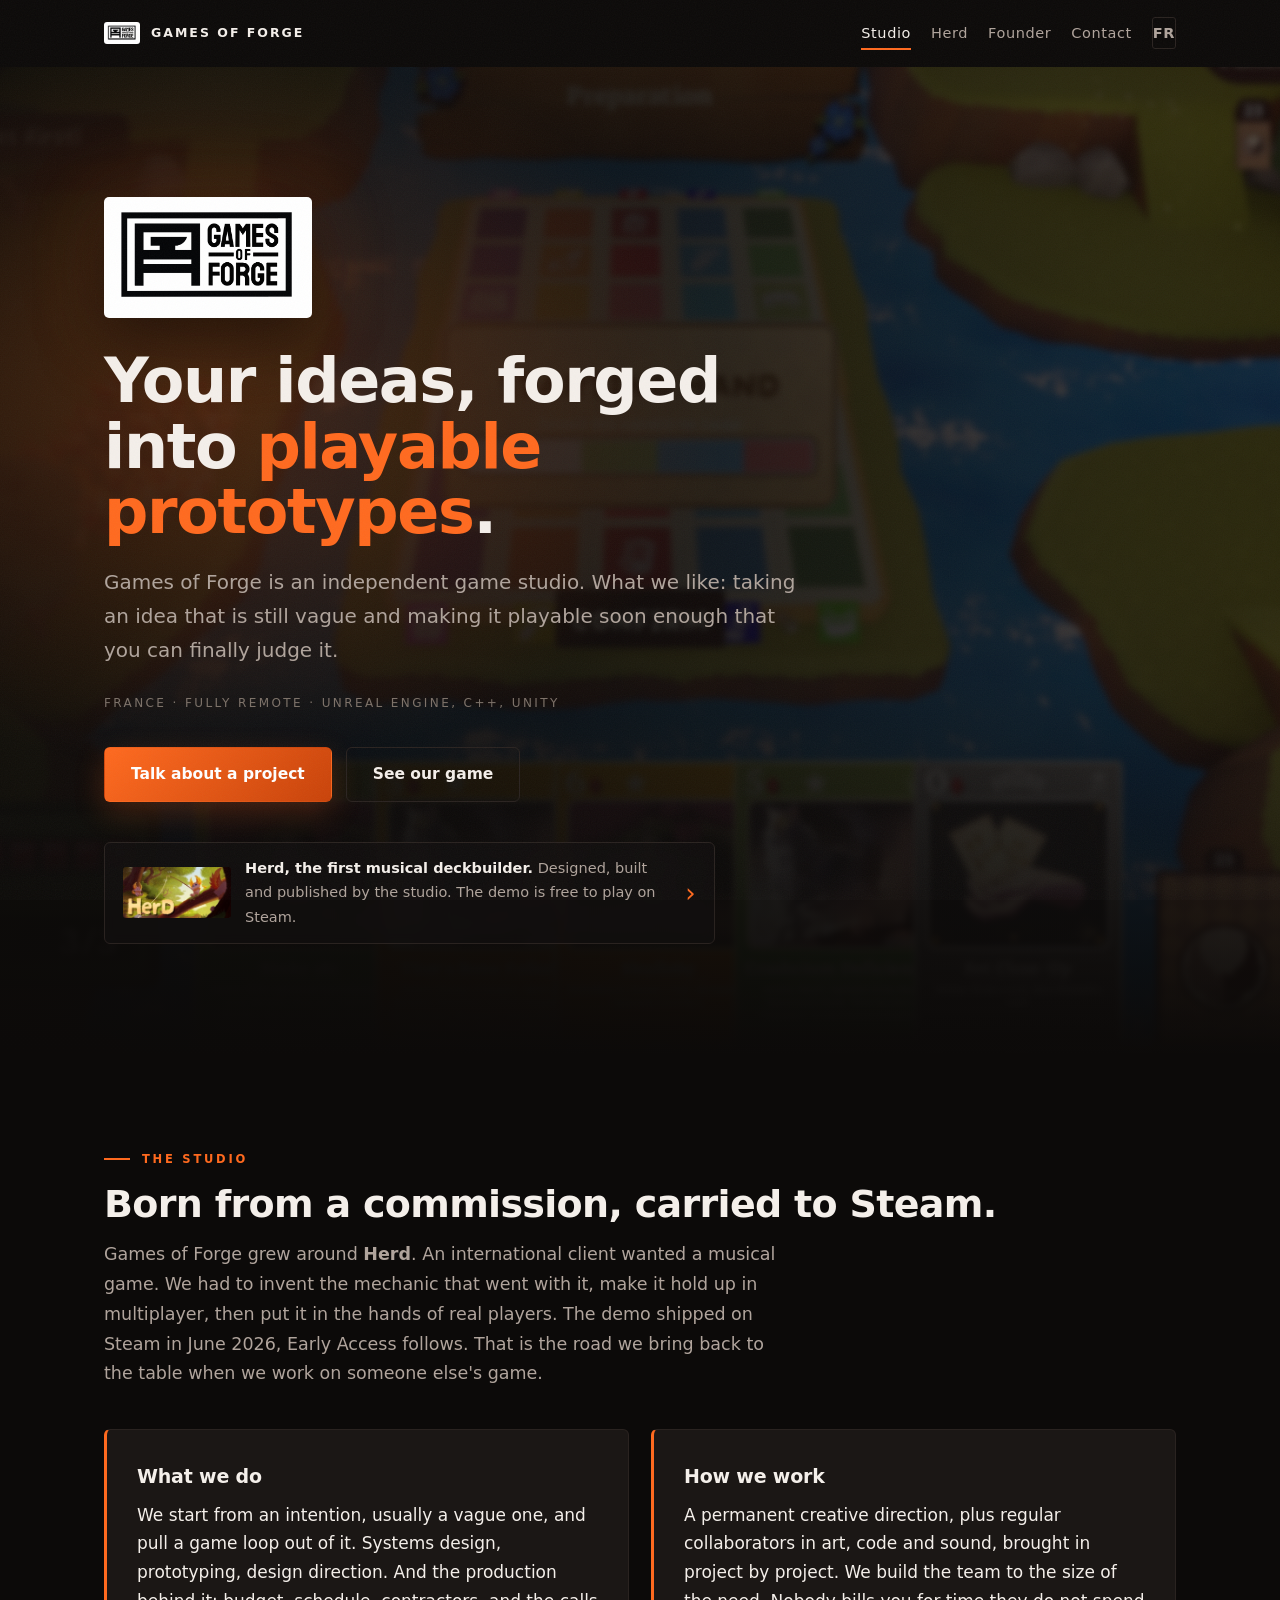
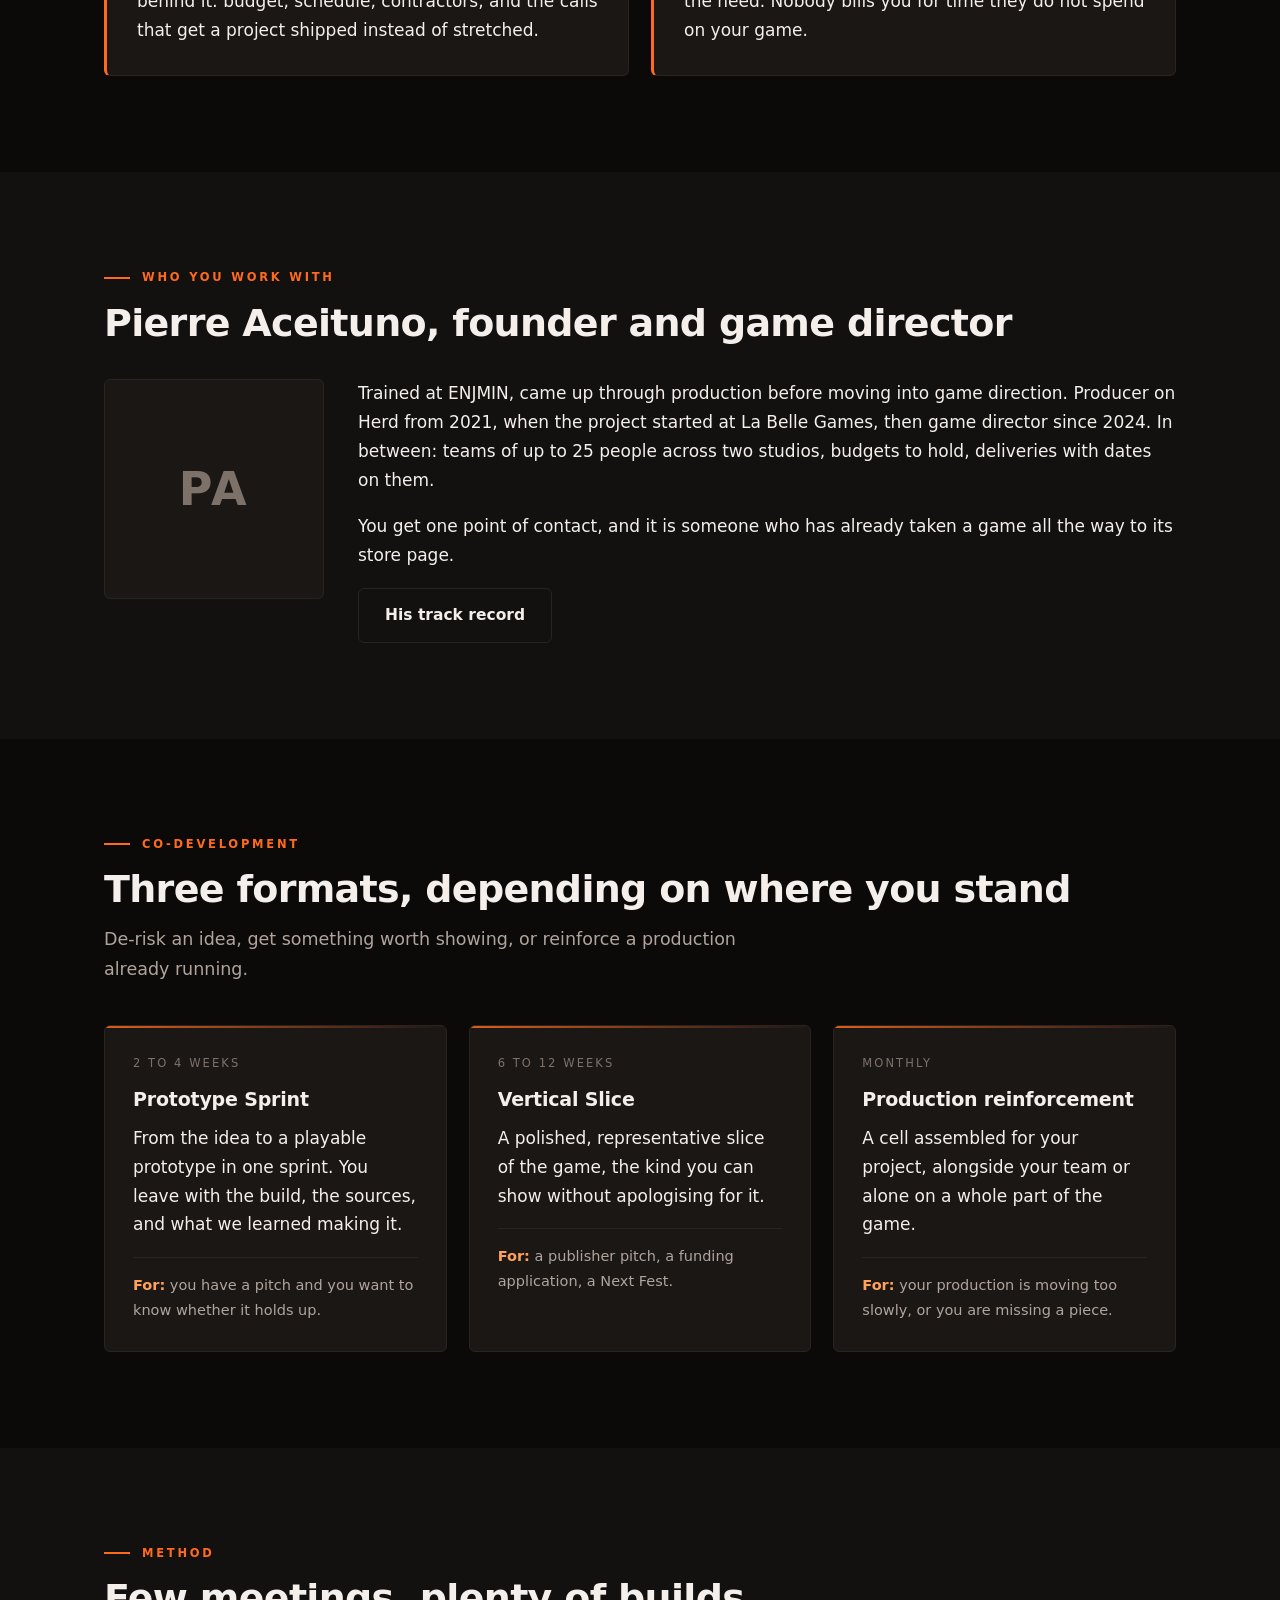
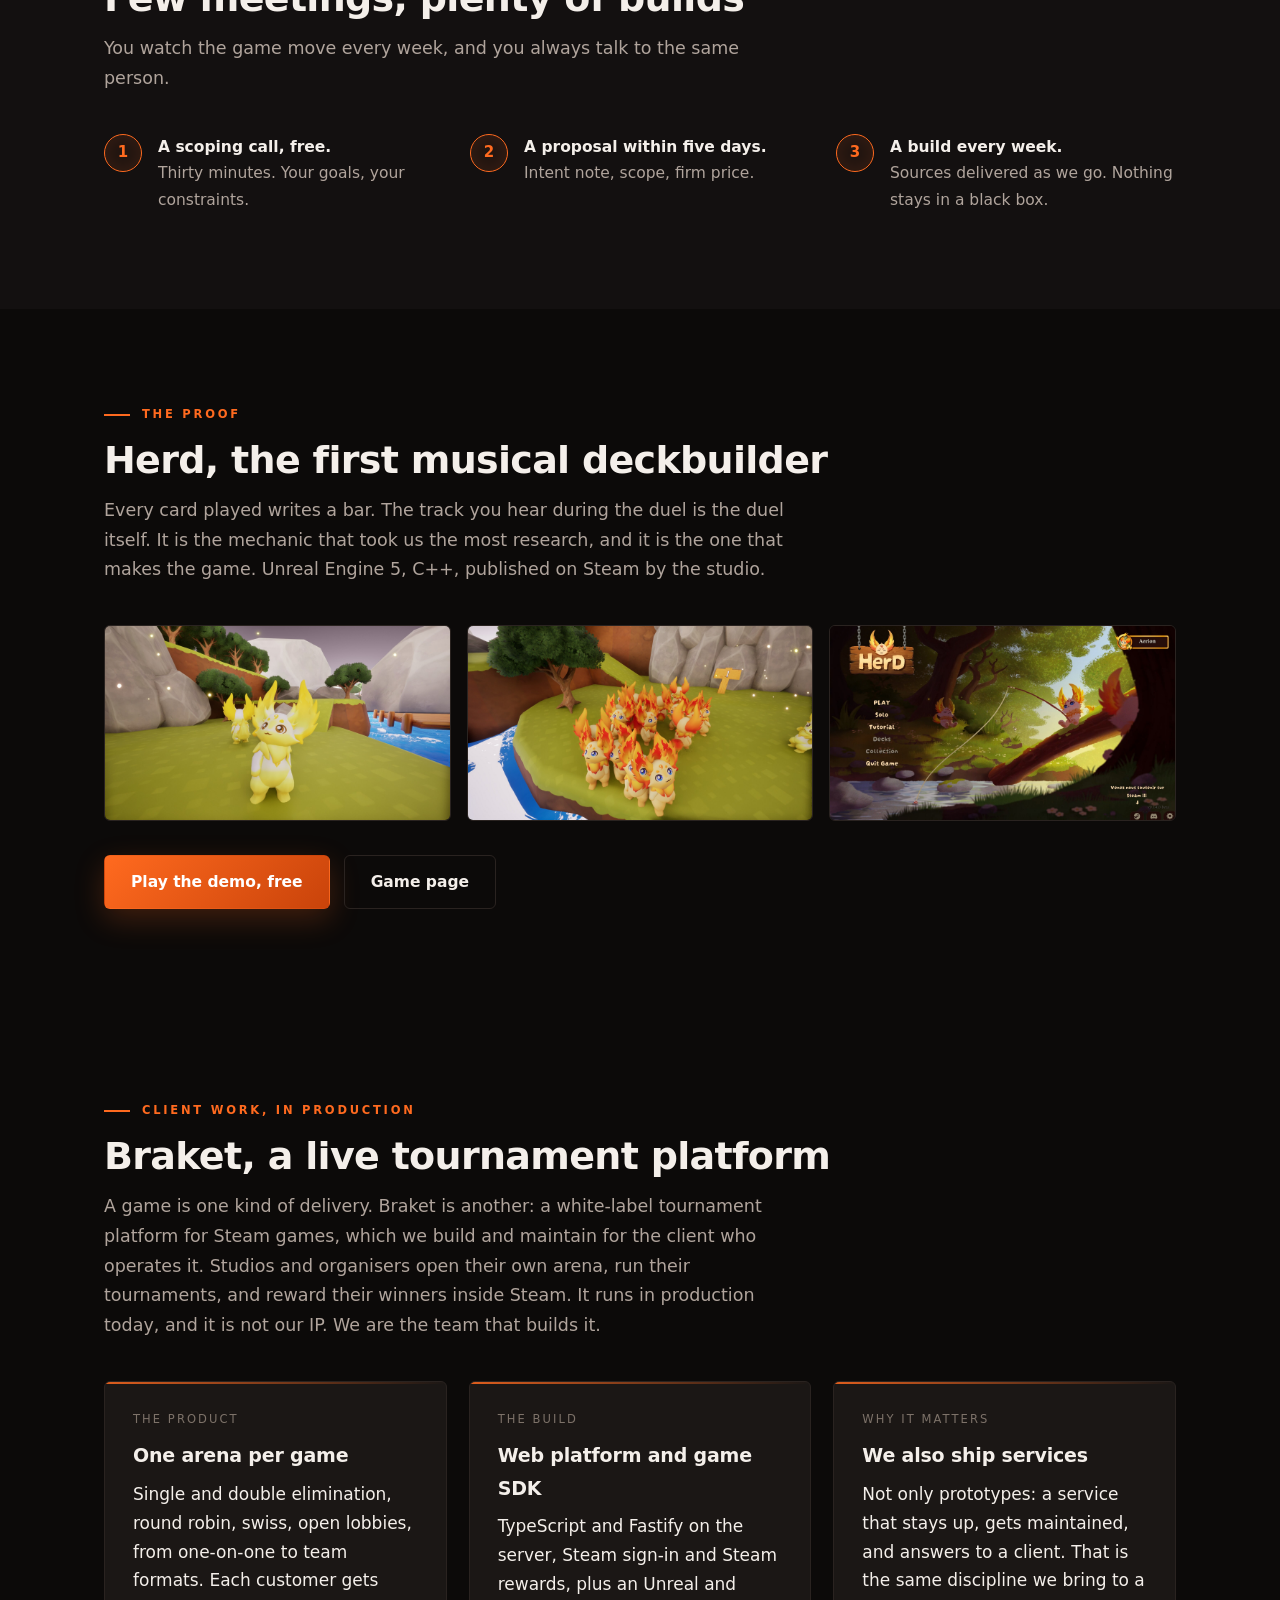
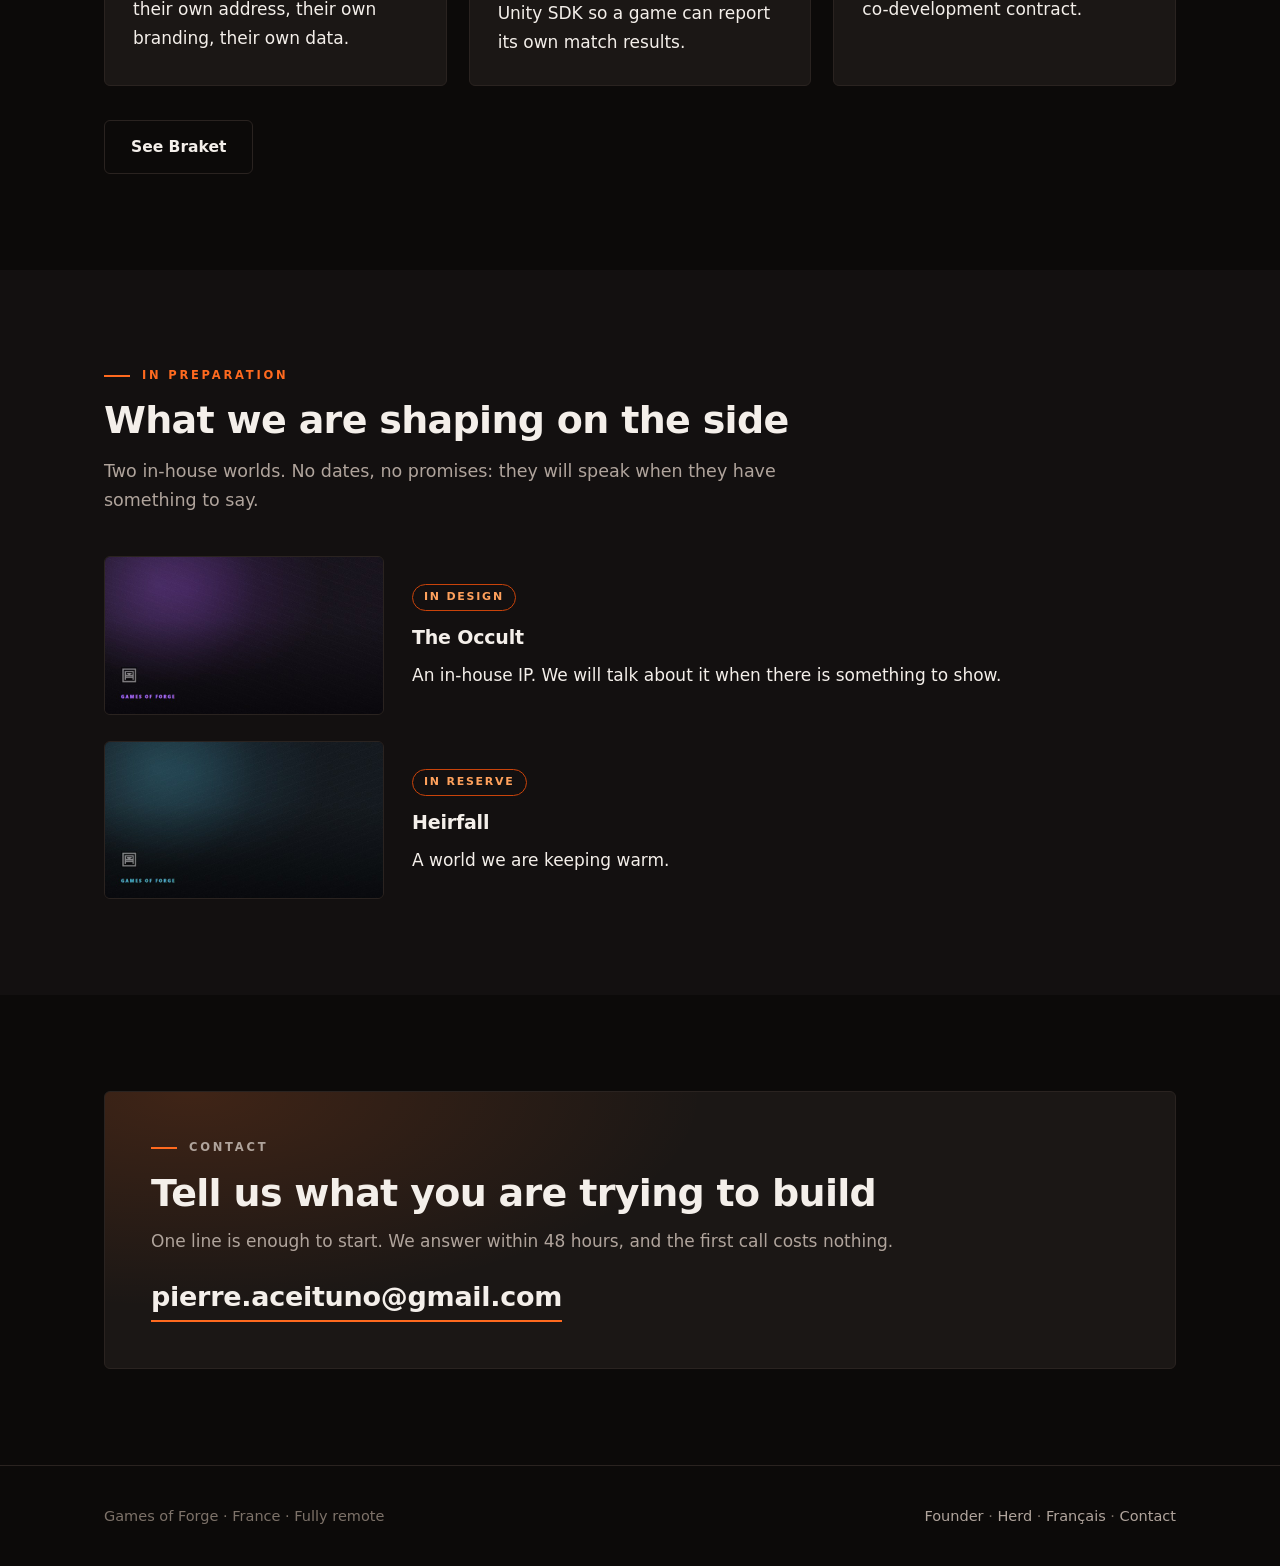
==== commit 01057f17: "Accueil : Braket, la plateforme de tournois qu'on maintient en production Deuxieme preuve apres Herd" ====
--- a/index.html
+++ b/index.html
@@ -143,6 +143,36 @@
   </div>
 </section>
 
+<section>
+  <div class="wrap">
+    <p class="surtitre apparait">Client work, in production</p>
+    <h2 class="apparait">Braket, a live tournament platform</h2>
+    <p class="intro apparait">A game is one kind of delivery. Braket is another: a white-label tournament platform for Steam games, which we build and maintain for the client who operates it. Studios and organisers open their own arena, run their tournaments, and reward their winners inside Steam. It runs in production today, and it is not our IP. We are the team that builds it.</p>
+
+    <div class="grille c3">
+      <div class="carte apparait">
+        <p class="duree">The product</p>
+        <h3>One arena per game</h3>
+        <p>Single and double elimination, round robin, swiss, open lobbies, from one-on-one to team formats. Each customer gets their own address, their own branding, their own data.</p>
+      </div>
+      <div class="carte apparait" data-delai="110">
+        <p class="duree">The build</p>
+        <h3>Web platform and game SDK</h3>
+        <p>TypeScript and Fastify on the server, Steam sign-in and Steam rewards, plus an Unreal and Unity SDK so a game can report its own match results.</p>
+      </div>
+      <div class="carte apparait" data-delai="220">
+        <p class="duree">Why it matters</p>
+        <h3>We also ship services</h3>
+        <p>Not only prototypes: a service that stays up, gets maintained, and answers to a client. That is the same discipline we bring to a co-development contract.</p>
+      </div>
+    </div>
+
+    <div class="actions">
+      <a class="bouton creux" href="https://braket.gg" target="_blank" rel="noopener">See Braket</a>
+    </div>
+  </div>
+</section>
+
 <section class="teinte">
   <div class="wrap">
     <p class="surtitre apparait">In preparation</p>
--- a/style.css
+++ b/style.css
@@ -290,6 +290,22 @@
   padding: 3px 11px; margin-bottom: 10px;
 }
 
+a.projet { color: inherit; text-decoration: none; }
+a.projet .vignette { transition: transform .3s ease, border-color .3s ease, box-shadow .3s ease; }
+a.projet:hover .vignette { transform: translateY(-4px); border-color: var(--forge); box-shadow: 0 20px 44px rgba(0, 0, 0, .55); }
+a.projet h3 { transition: color .25s ease; }
+a.projet:hover h3 { color: var(--forge-clair); }
+.projet .fleche { color: var(--forge); font-weight: 800; font-size: 14px; letter-spacing: .04em; }
+
+/* ---------- chiffres publics ---------- */
+.chiffres { list-style: none; padding: 0; margin: 34px 0 0; display: grid; grid-template-columns: repeat(4, 1fr); gap: 16px; }
+.chiffres li { background: var(--noir-2); border: 1px solid var(--trait); border-radius: var(--rayon); padding: 22px 20px; }
+.chiffres b { display: block; font-size: 34px; font-weight: 800; letter-spacing: -.02em; line-height: 1; color: #fff; }
+.chiffres span {
+  display: block; margin-top: 8px; font-size: 11.5px; letter-spacing: .16em;
+  text-transform: uppercase; color: var(--texte-faible); font-weight: 800;
+}
+
 /* ---------- parcours ---------- */
 .poste { padding: 26px 0; border-bottom: 1px solid var(--trait); }
 .poste:last-child { border-bottom: 0; }
@@ -337,6 +353,7 @@
   .fondateur, .projet { grid-template-columns: 1fr; }
   .portrait { width: 160px; }
   .projet .vignette { max-width: 340px; }
+  .chiffres { grid-template-columns: 1fr 1fr; }
 }
 @media (max-width: 700px) {
   body { font-size: 16px; }
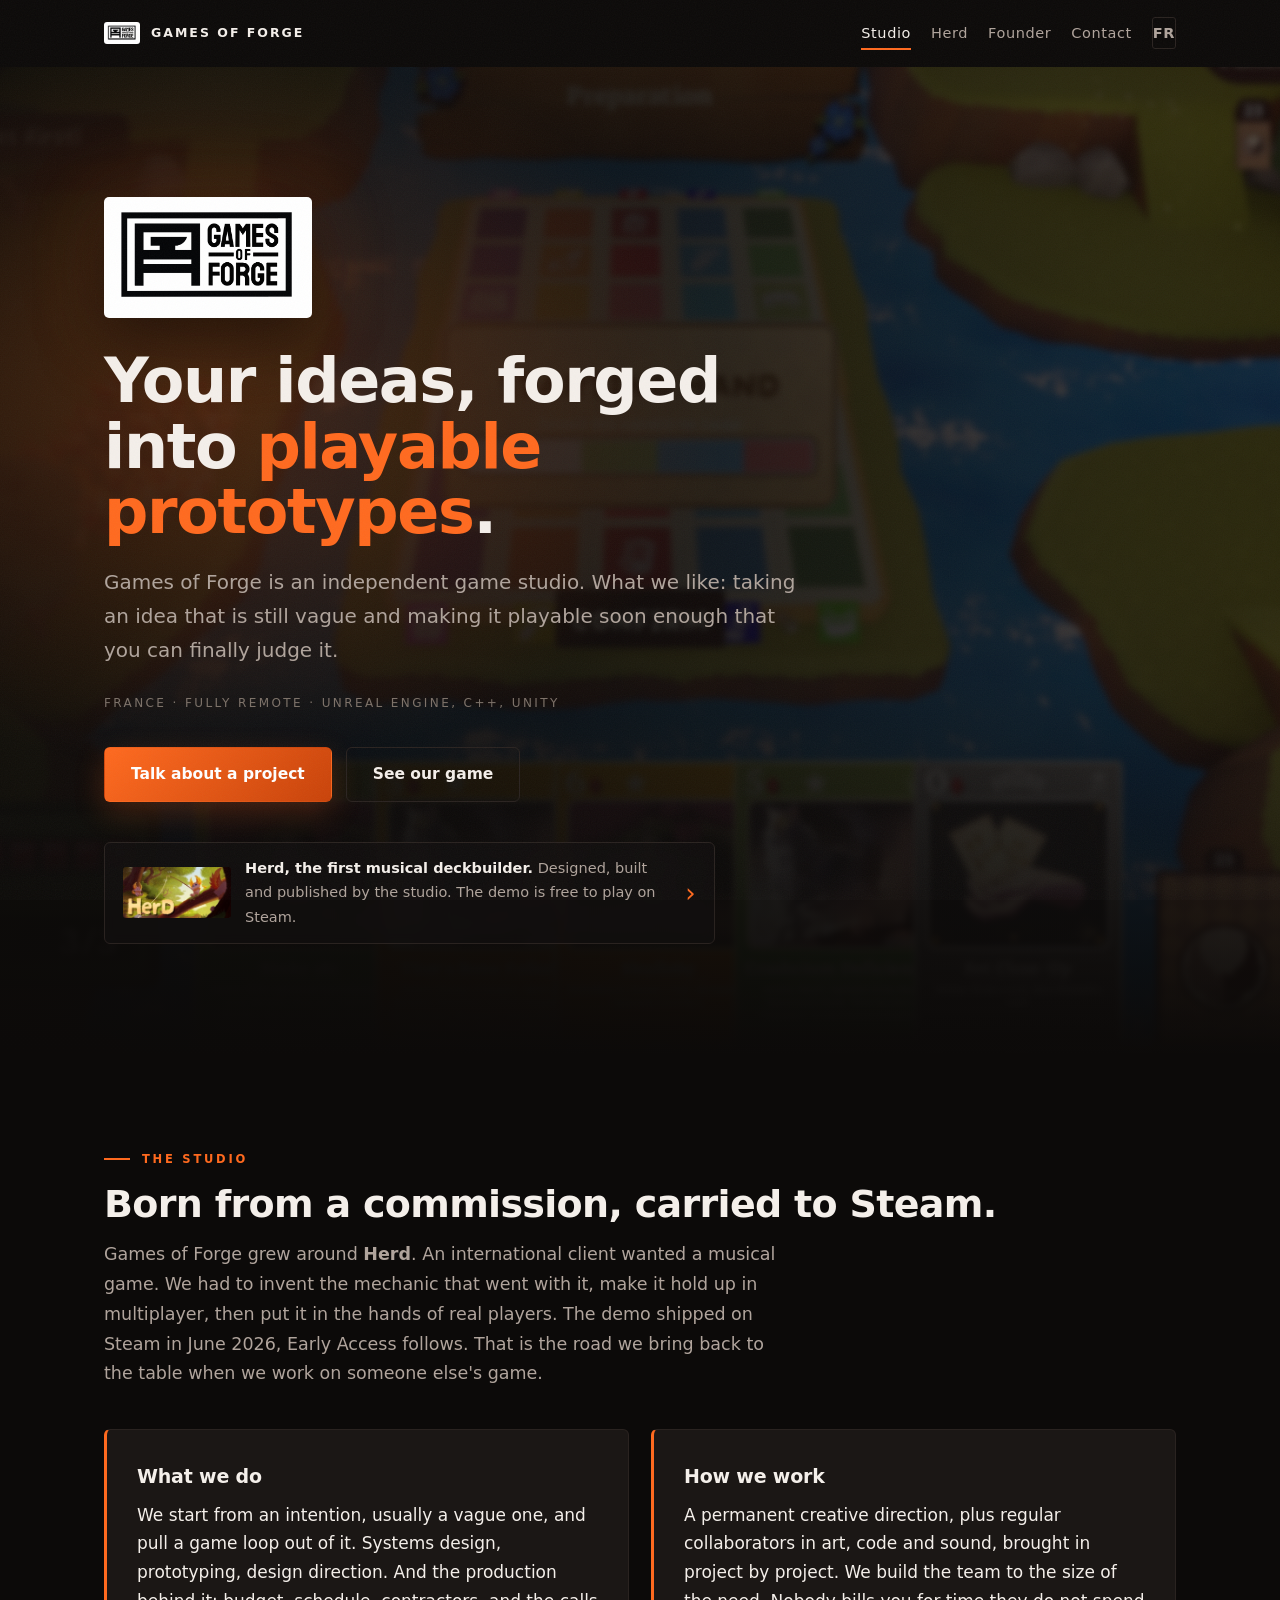
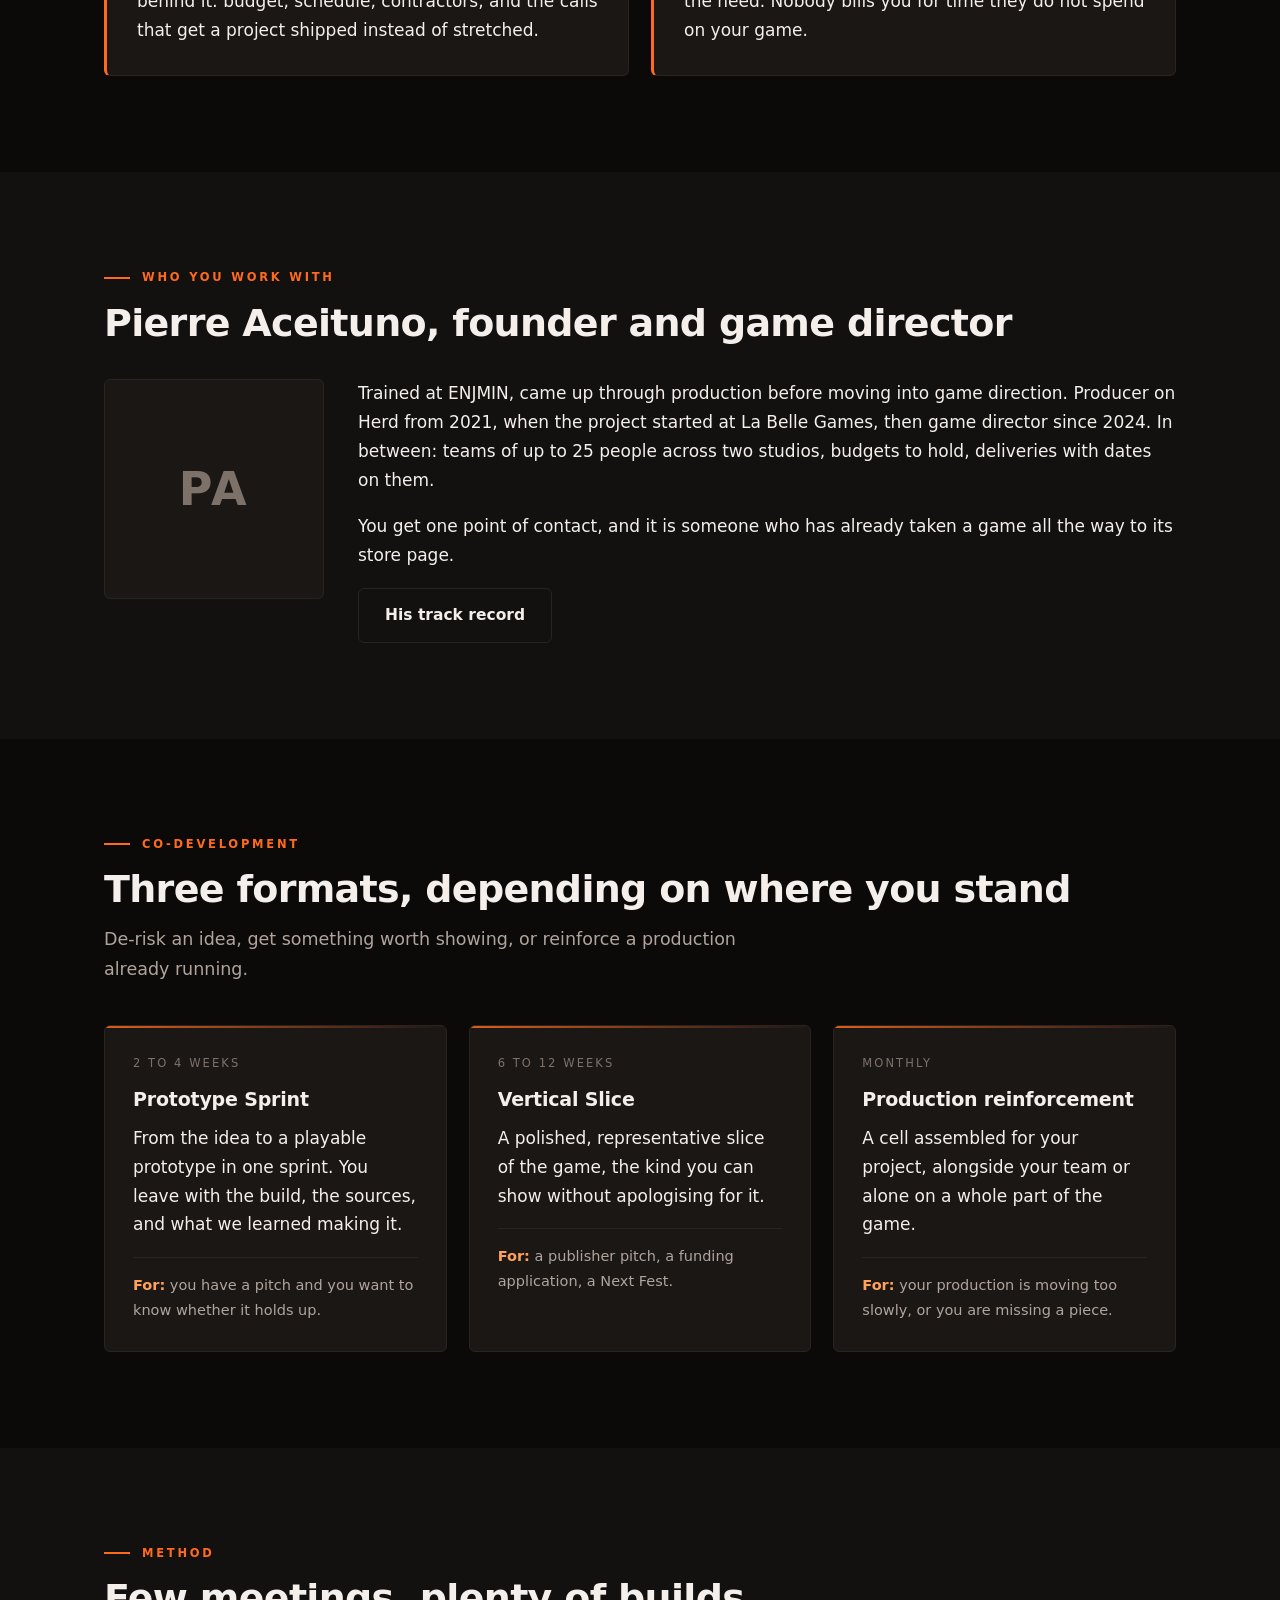
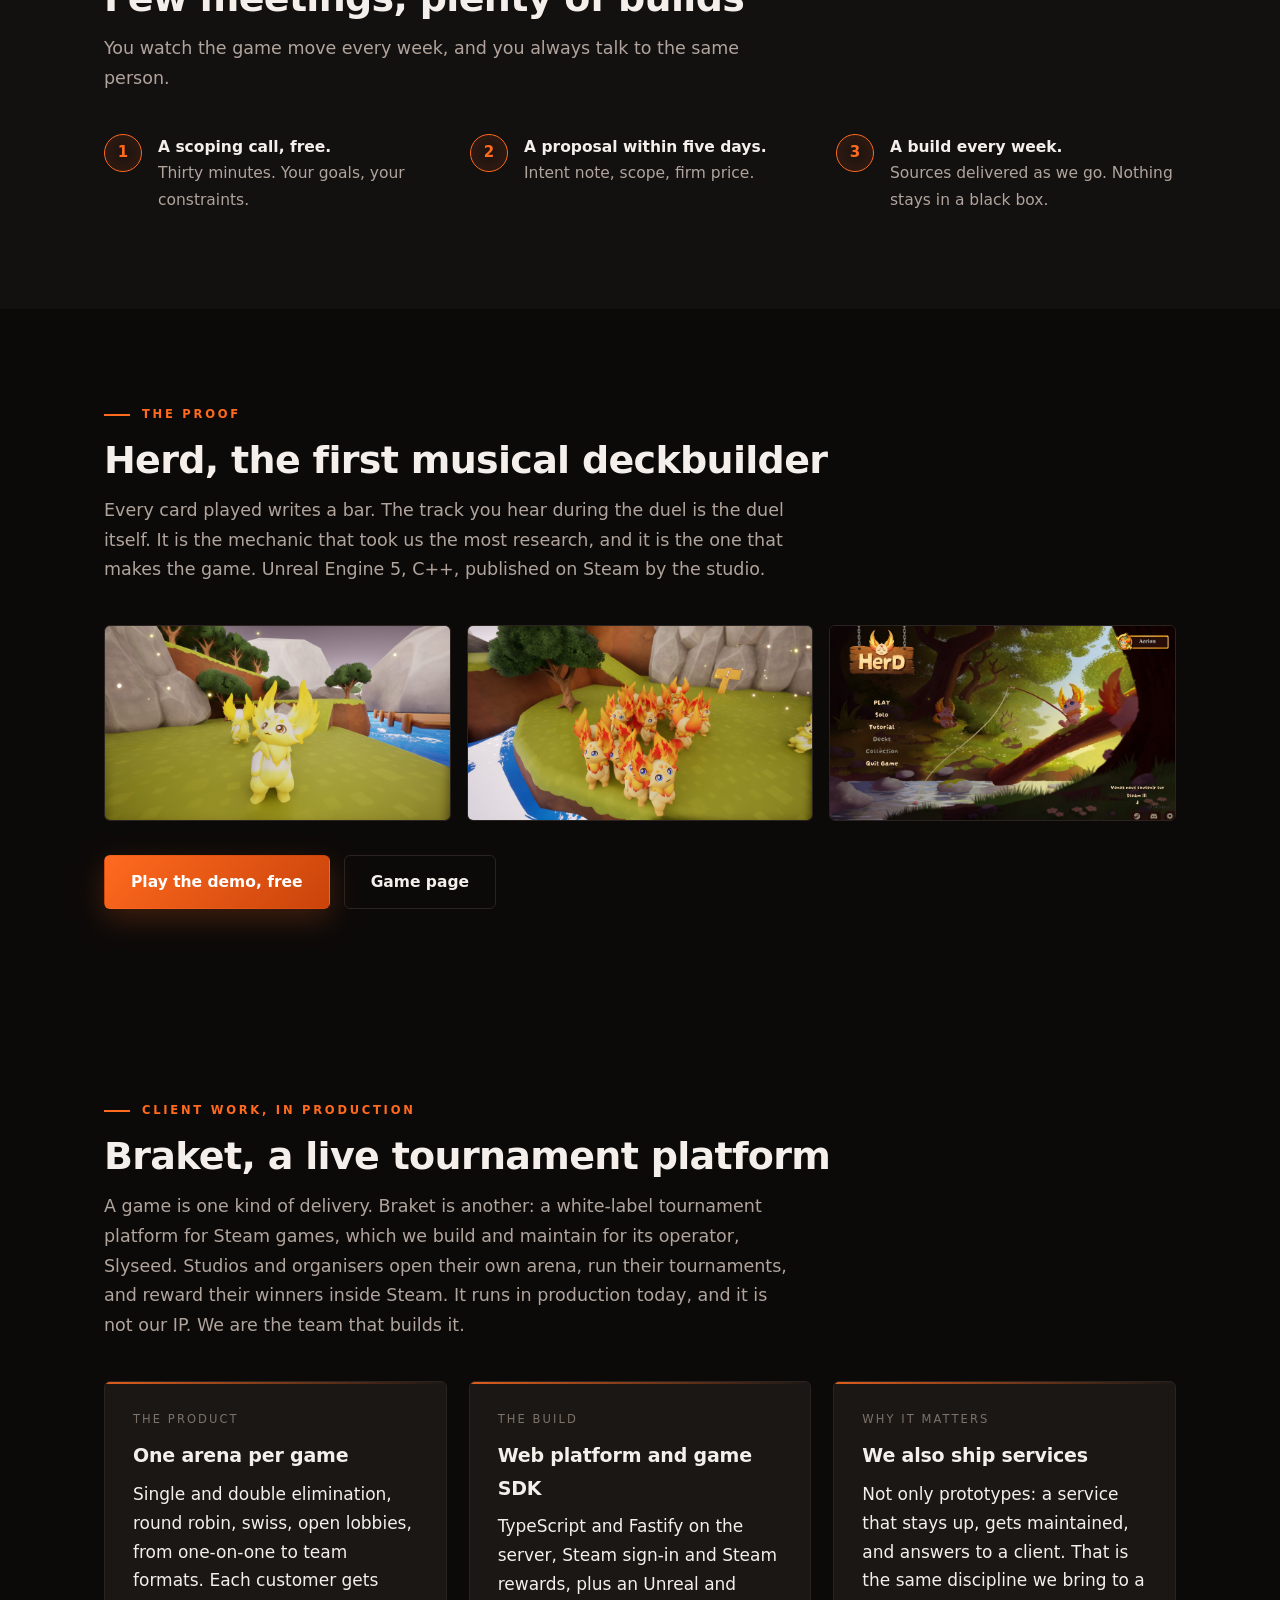
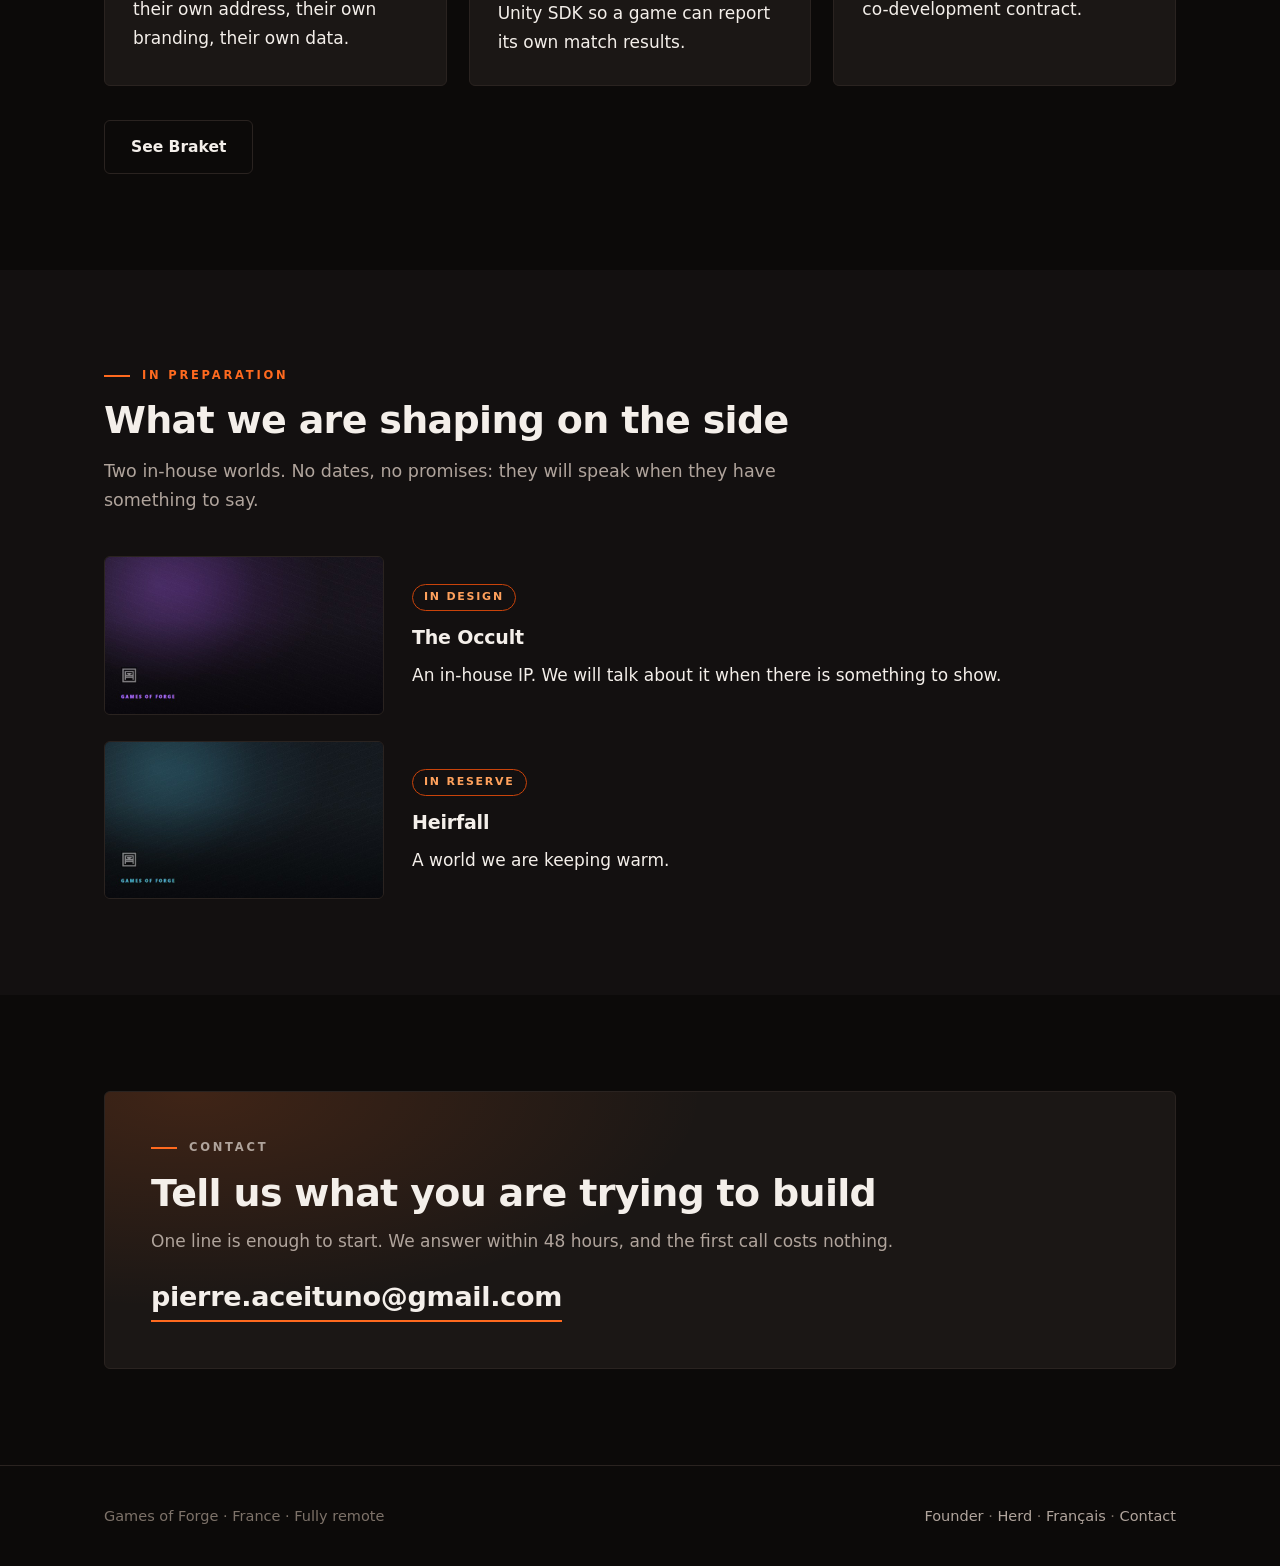
==== commit 14949268: "Braket : le client est nomme, sur decision de Pierre Pierre tranche apres que la question lui a ete " ====
--- a/index.html
+++ b/index.html
@@ -147,7 +147,7 @@
   <div class="wrap">
     <p class="surtitre apparait">Client work, in production</p>
     <h2 class="apparait">Braket, a live tournament platform</h2>
-    <p class="intro apparait">A game is one kind of delivery. Braket is another: a white-label tournament platform for Steam games, which we build and maintain for the client who operates it. Studios and organisers open their own arena, run their tournaments, and reward their winners inside Steam. It runs in production today, and it is not our IP. We are the team that builds it.</p>
+    <p class="intro apparait">A game is one kind of delivery. Braket is another: a white-label tournament platform for Steam games, which we build and maintain for its operator, Slyseed. Studios and organisers open their own arena, run their tournaments, and reward their winners inside Steam. It runs in production today, and it is not our IP. We are the team that builds it.</p>
 
     <div class="grille c3">
       <div class="carte apparait">
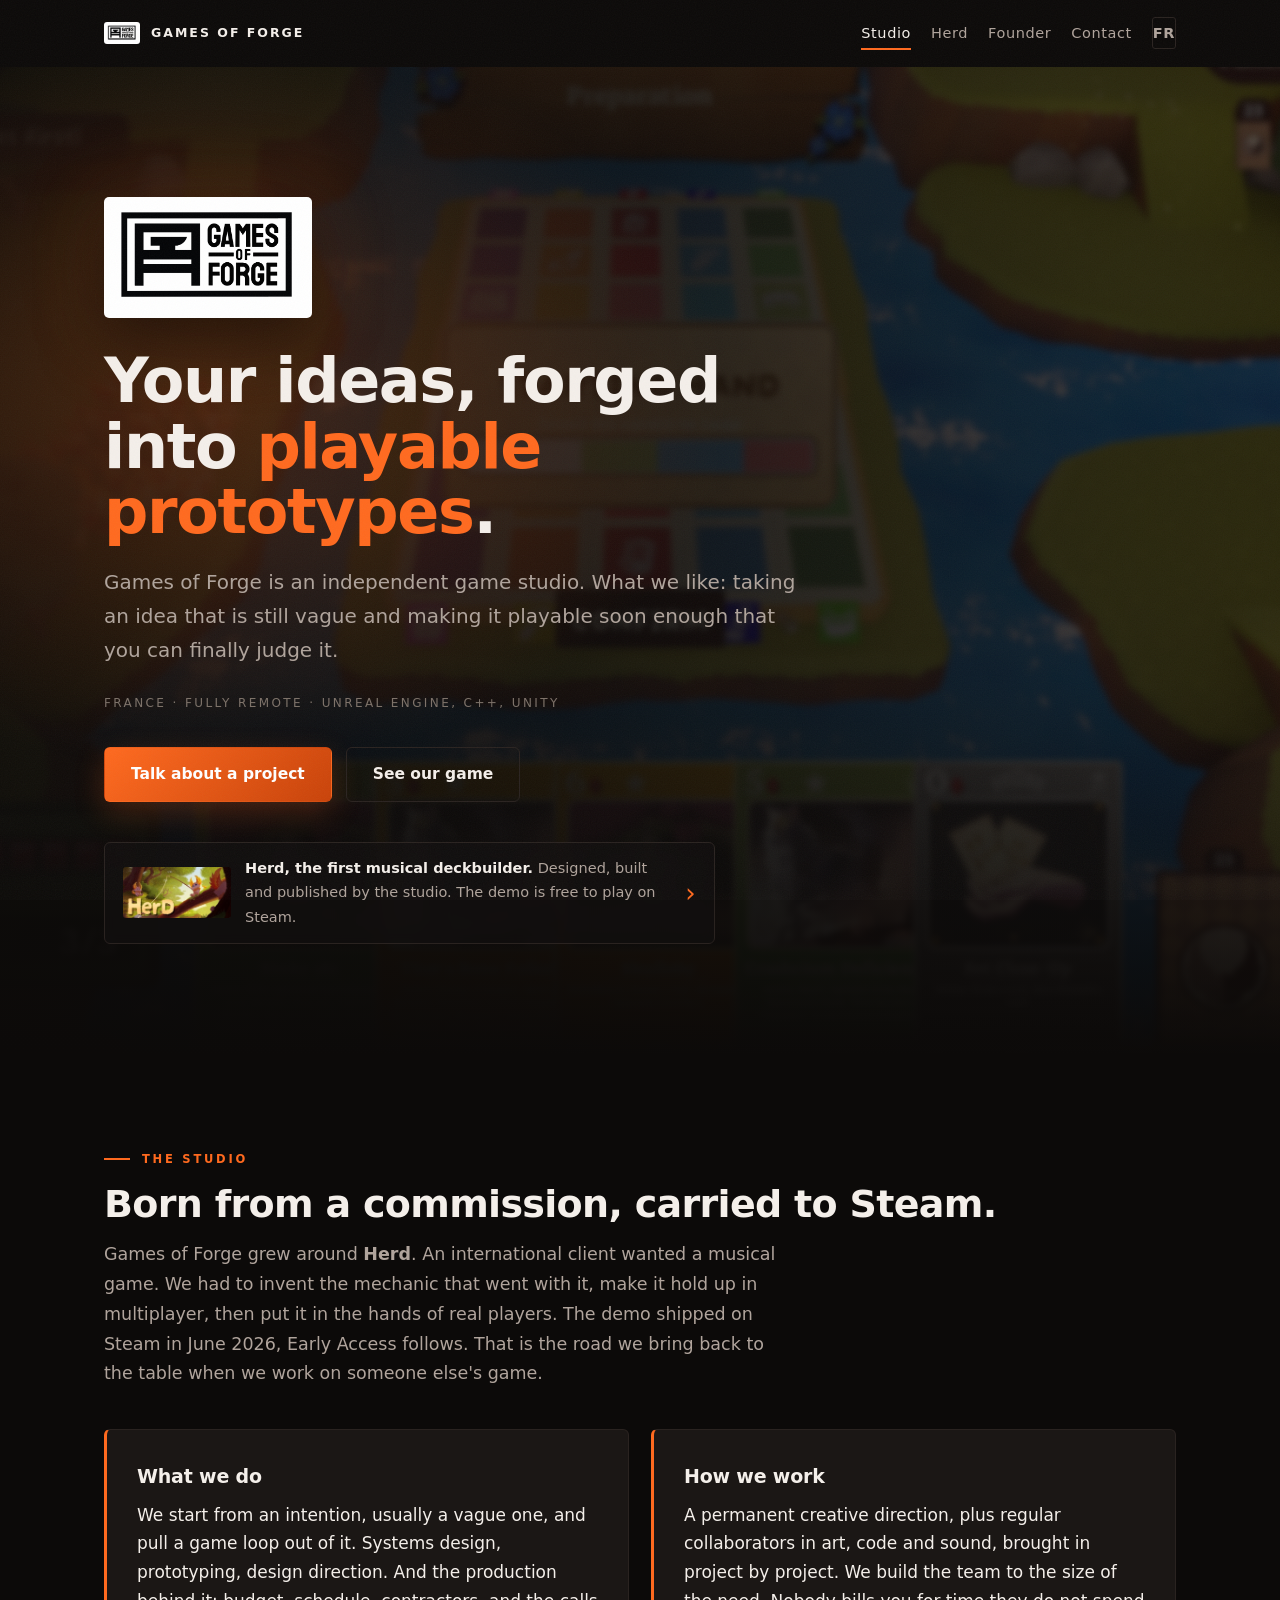
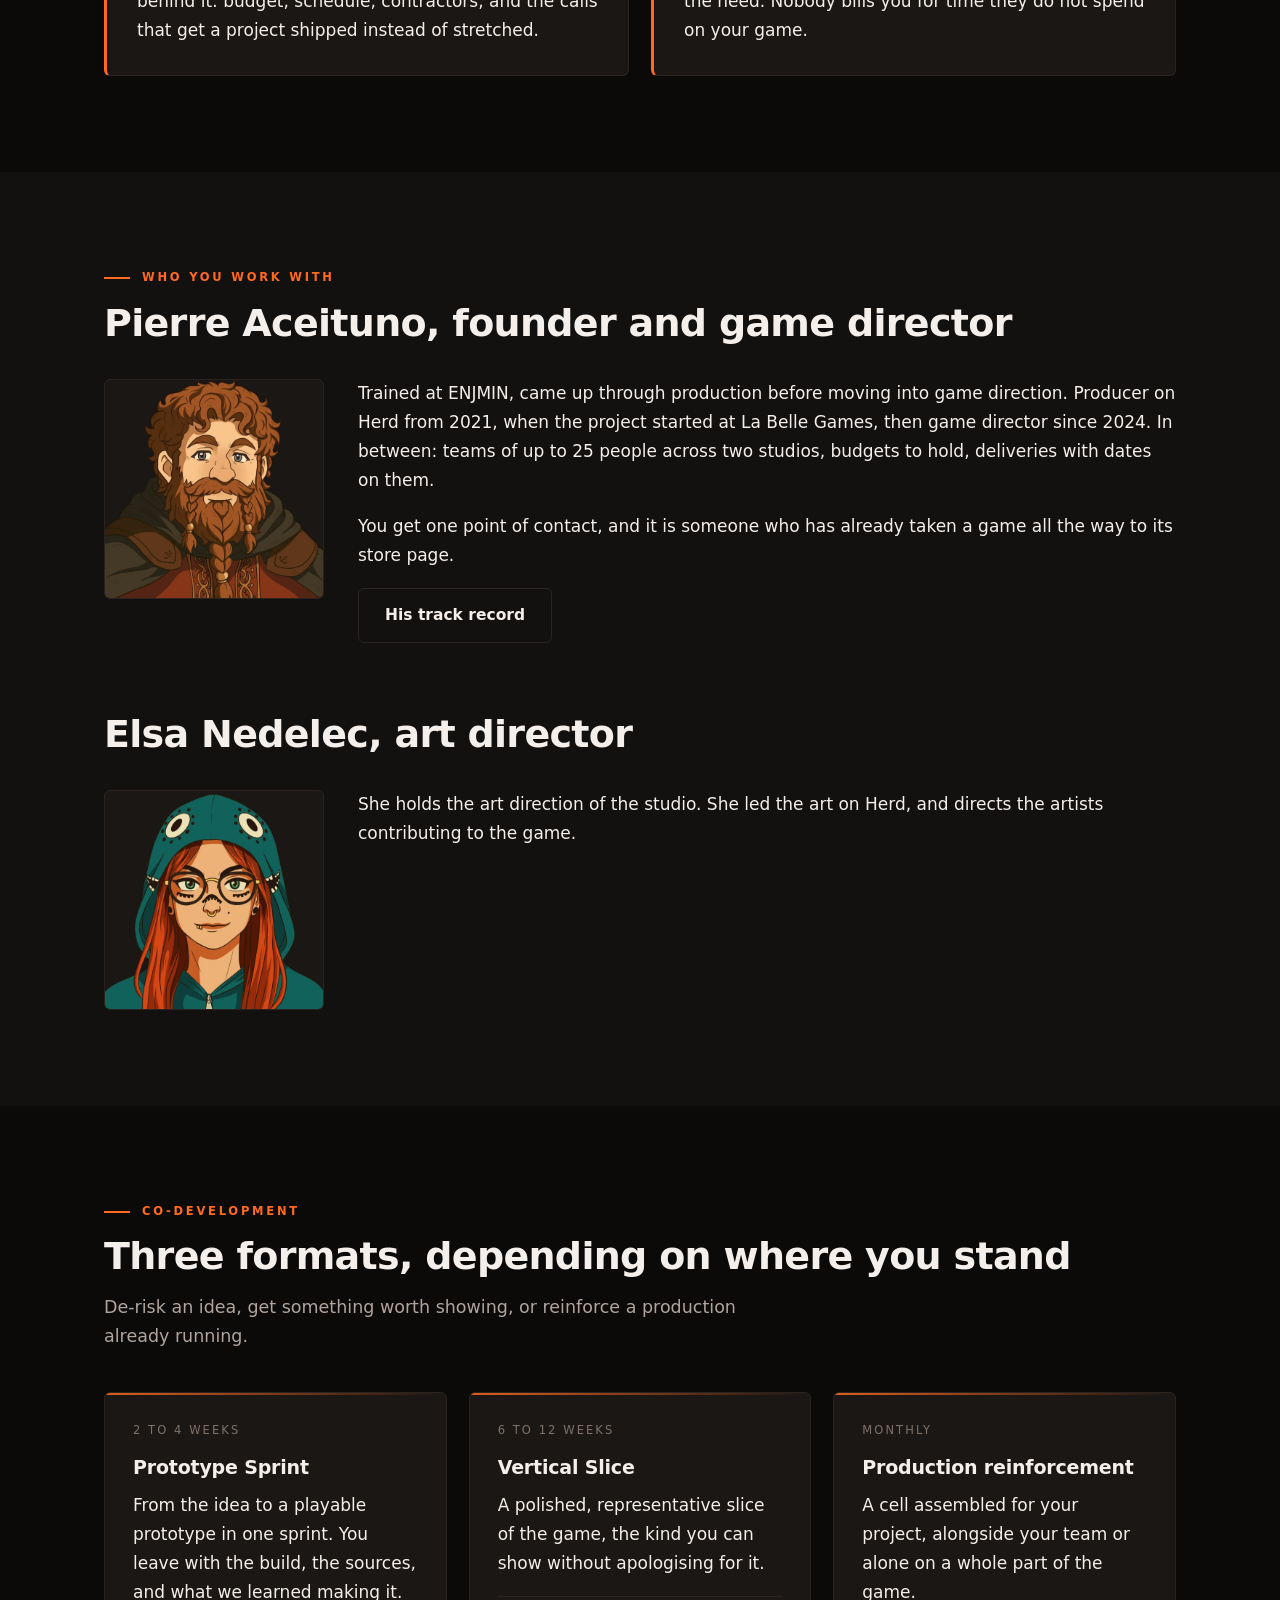
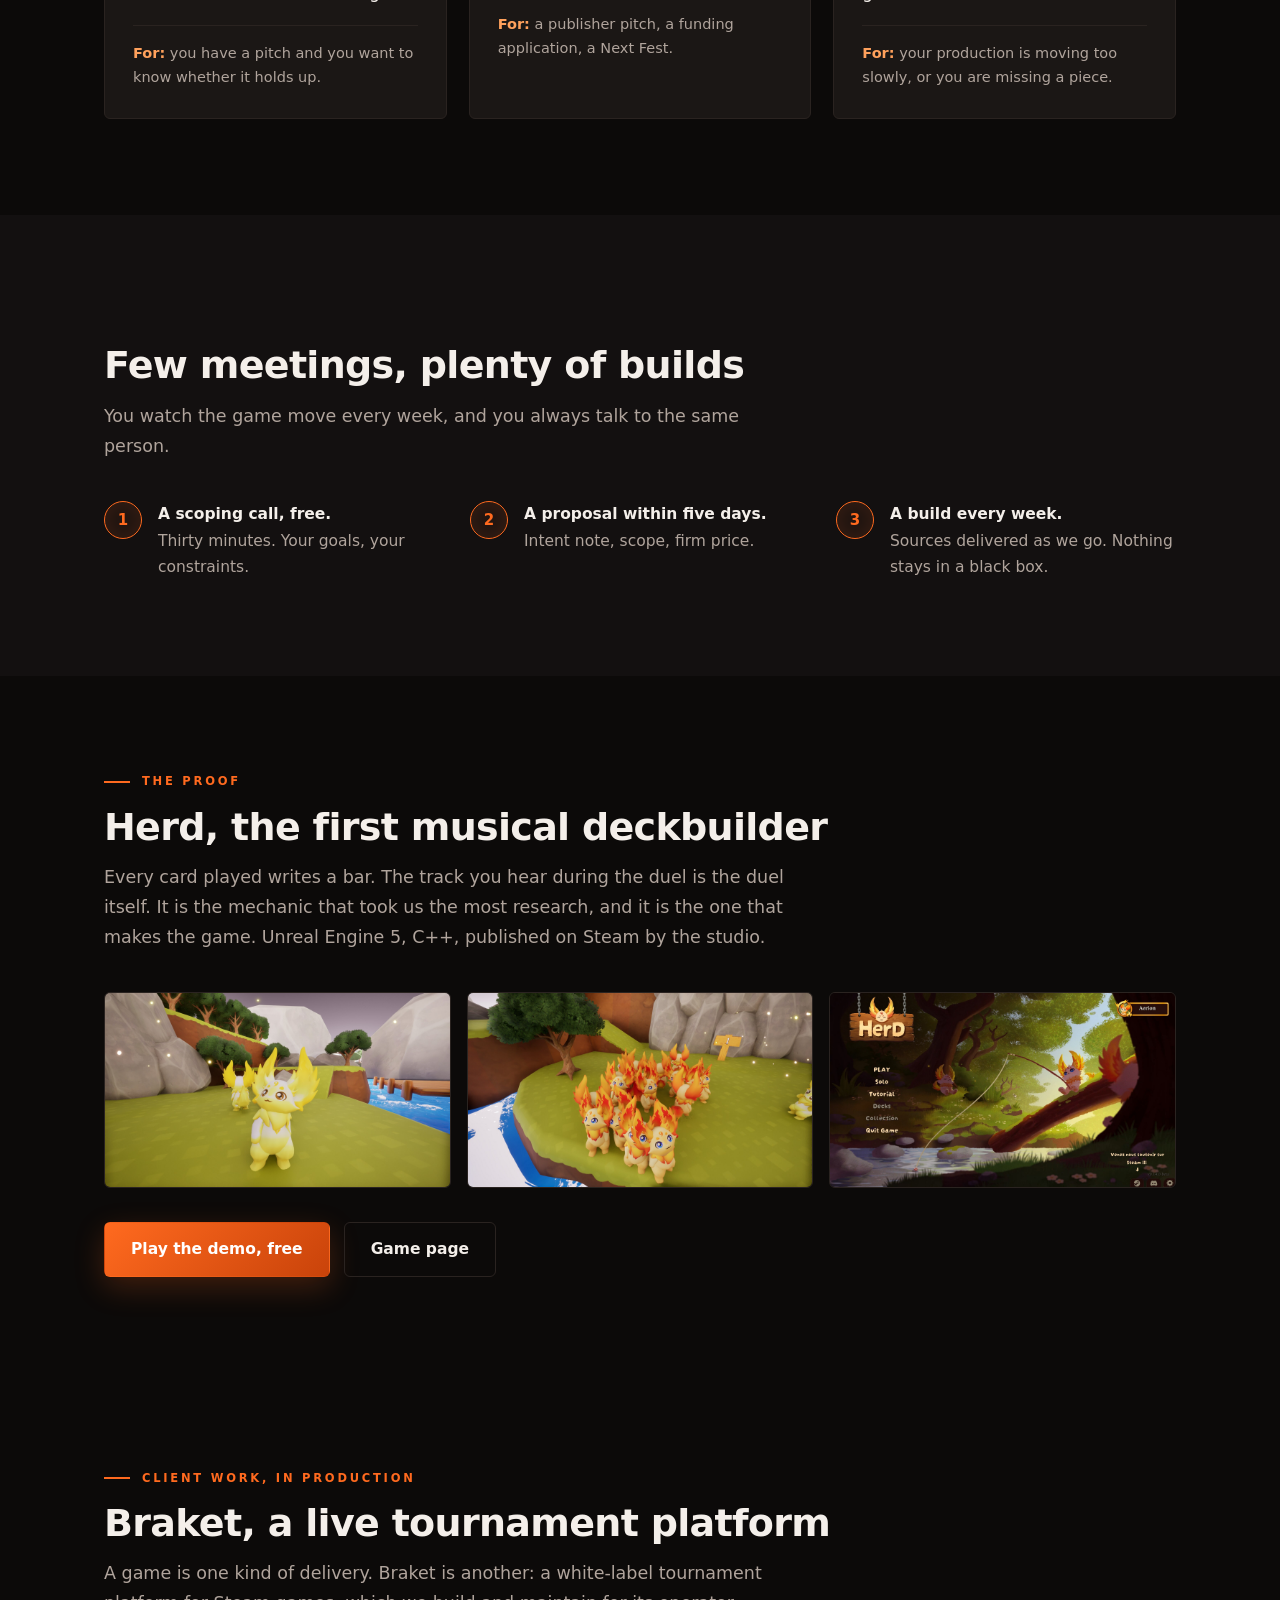
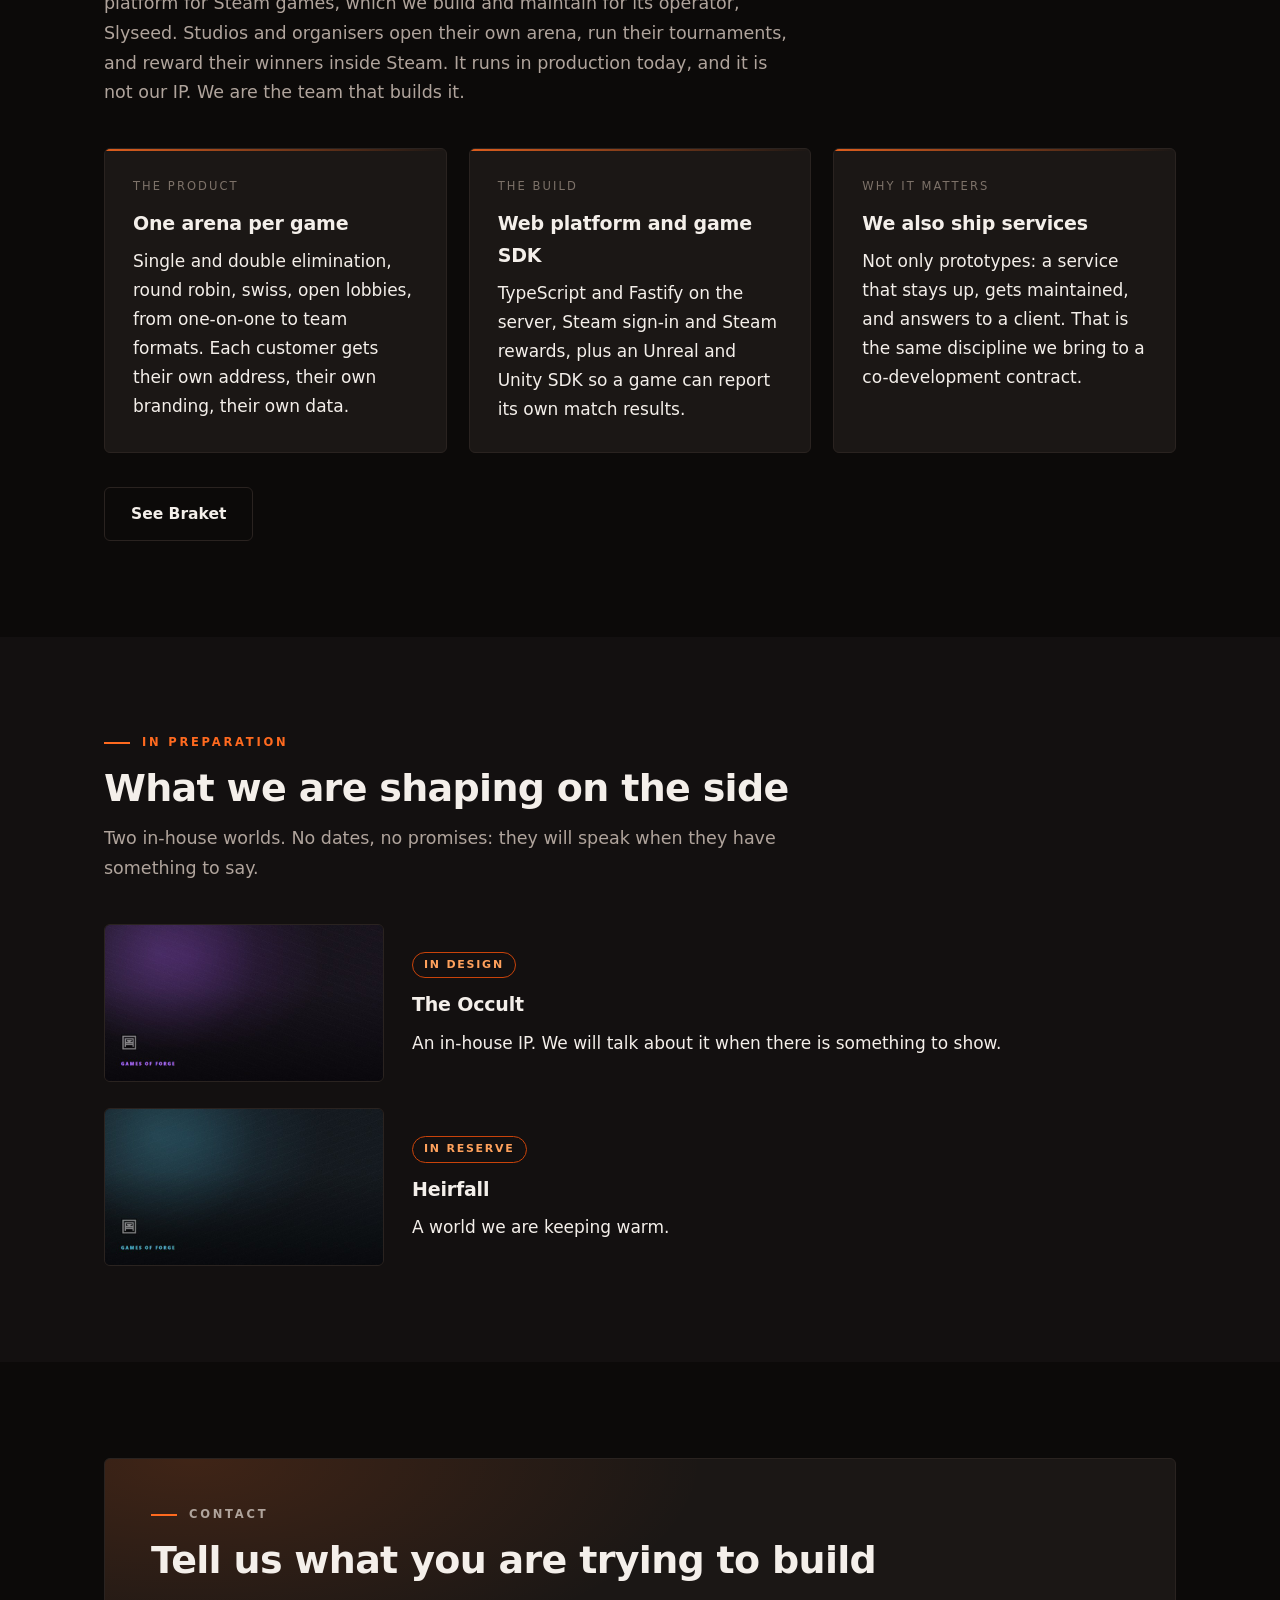
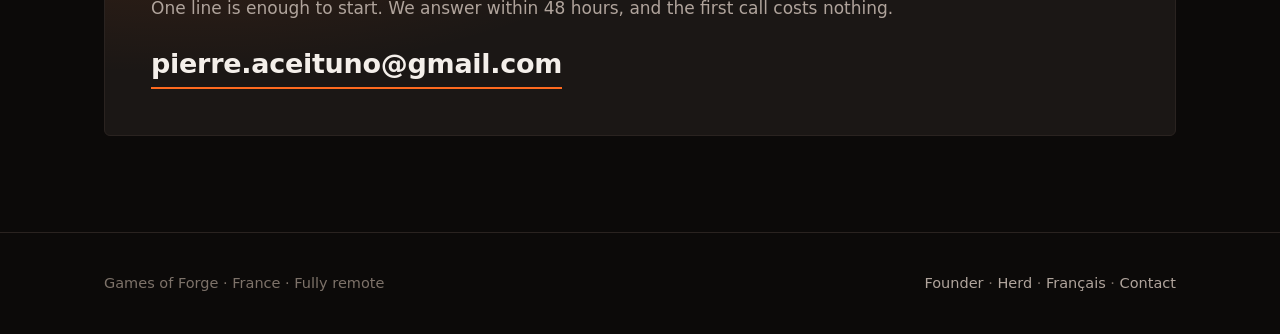
==== commit 19b0a89b: "Portrait de Pierre et Elsa sur la page studio Le placeholder PA est remplace par le portrait 2D de P" ====
--- a/index.html
+++ b/index.html
@@ -74,11 +74,19 @@
     <p class="surtitre apparait">Who you work with</p>
     <h2 class="apparait">Pierre Aceituno, founder and game director</h2>
     <div class="fondateur" style="margin-top:34px">
-      <div class="portrait apparait"><span class="initiales">PA</span></div>
+      <div class="portrait apparait"><img src="assets/equipe/pierre.webp" alt="Pierre Aceituno"></div>
       <div class="apparait" data-delai="100">
         <p>Trained at ENJMIN, came up through production before moving into game direction. Producer on Herd from 2021, when the project started at La Belle Games, then game director since 2024. In between: teams of up to 25 people across two studios, budgets to hold, deliveries with dates on them.</p>
         <p>You get one point of contact, and it is someone who has already taken a game all the way to its store page.</p>
         <p style="margin-bottom:0"><a class="bouton creux" href="pierre.html">His track record</a></p>
+      </div>
+    </div>
+
+    <h2 class="apparait" style="margin-top:70px">Elsa Nedelec, art director</h2>
+    <div class="fondateur" style="margin-top:34px">
+      <div class="portrait apparait"><img src="assets/equipe/elsa.webp" alt="Elsa Nedelec" loading="lazy"></div>
+      <div class="apparait" data-delai="100">
+        <p style="margin-bottom:0">She holds the art direction of the studio. She led the art on Herd, and directs the artists contributing to the game.</p>
       </div>
     </div>
   </div>
--- a/style.css
+++ b/style.css
@@ -213,6 +213,21 @@
 .portrait img { width: 100%; height: 100%; object-fit: cover; }
 .portrait .initiales { font-size: 46px; font-weight: 800; color: var(--texte-faible); letter-spacing: .06em; }
 
+/* ---------- equipe d'un projet ---------- */
+.equipe { display: grid; grid-template-columns: repeat(4, 1fr); gap: 22px; }
+.equipe .membre .portrait { width: 100%; }
+.equipe .membre .portrait .initiales { font-size: 34px; }
+.equipe .membre h3 { font-size: 17px; margin: 14px 0 2px; }
+.equipe .membre .role {
+  font-size: 11.5px; letter-spacing: .16em; text-transform: uppercase;
+  color: var(--forge-clair); font-weight: 800; margin: 0 0 8px;
+}
+.equipe .membre p { font-size: 14.5px; color: var(--texte-doux); margin: 0; }
+/* On reste a deux colonnes meme sur petit ecran : une seule colonne donnerait sept portraits
+   plein cadre a la suite, soit une section de 3 500 px que personne ne fait defiler. */
+@media (max-width: 900px) { .equipe { grid-template-columns: 1fr 1fr; gap: 16px; } }
+@media (max-width: 520px) { .equipe .membre h3 { font-size: 15.5px; } .equipe .membre .role { font-size: 10.5px; } }
+
 /* ---------- galerie ---------- */
 .galerie { display: grid; grid-template-columns: repeat(3, 1fr); gap: 16px; }
 .galerie a {
@@ -221,6 +236,21 @@
 }
 .galerie a:hover { transform: translateY(-4px) scale(1.012); border-color: var(--forge); box-shadow: 0 22px 46px rgba(0, 0, 0, .55); }
 .galerie img { width: 100%; aspect-ratio: 16 / 9; object-fit: cover; }
+
+/* ---------- captures larges, empilees ----------
+   Panneaux d'interface : il faut toute la largeur pour qu'ils restent lisibles,
+   donc pas de grille a 3 colonnes ici, et pas de recadrage en 16/9. */
+.captures { display: grid; gap: 18px; }
+.captures img {
+  display: block; width: 100%; height: auto; border-radius: var(--rayon);
+  border: 1px solid var(--trait); background: var(--noir-3);
+}
+/* Sur telephone, une capture d'interface reduite a la largeur de l'ecran n'est plus lisible :
+   on lui garde sa taille et on laisse le lecteur faire glisser les trois d'un seul geste. */
+@media (max-width: 720px) {
+  .captures { overflow-x: auto; scrollbar-width: thin; }
+  .captures img { width: 760px; max-width: none; }
+}
 
 /* ---------- affiche du trailer (lecture sur Steam) ---------- */
 .affiche {
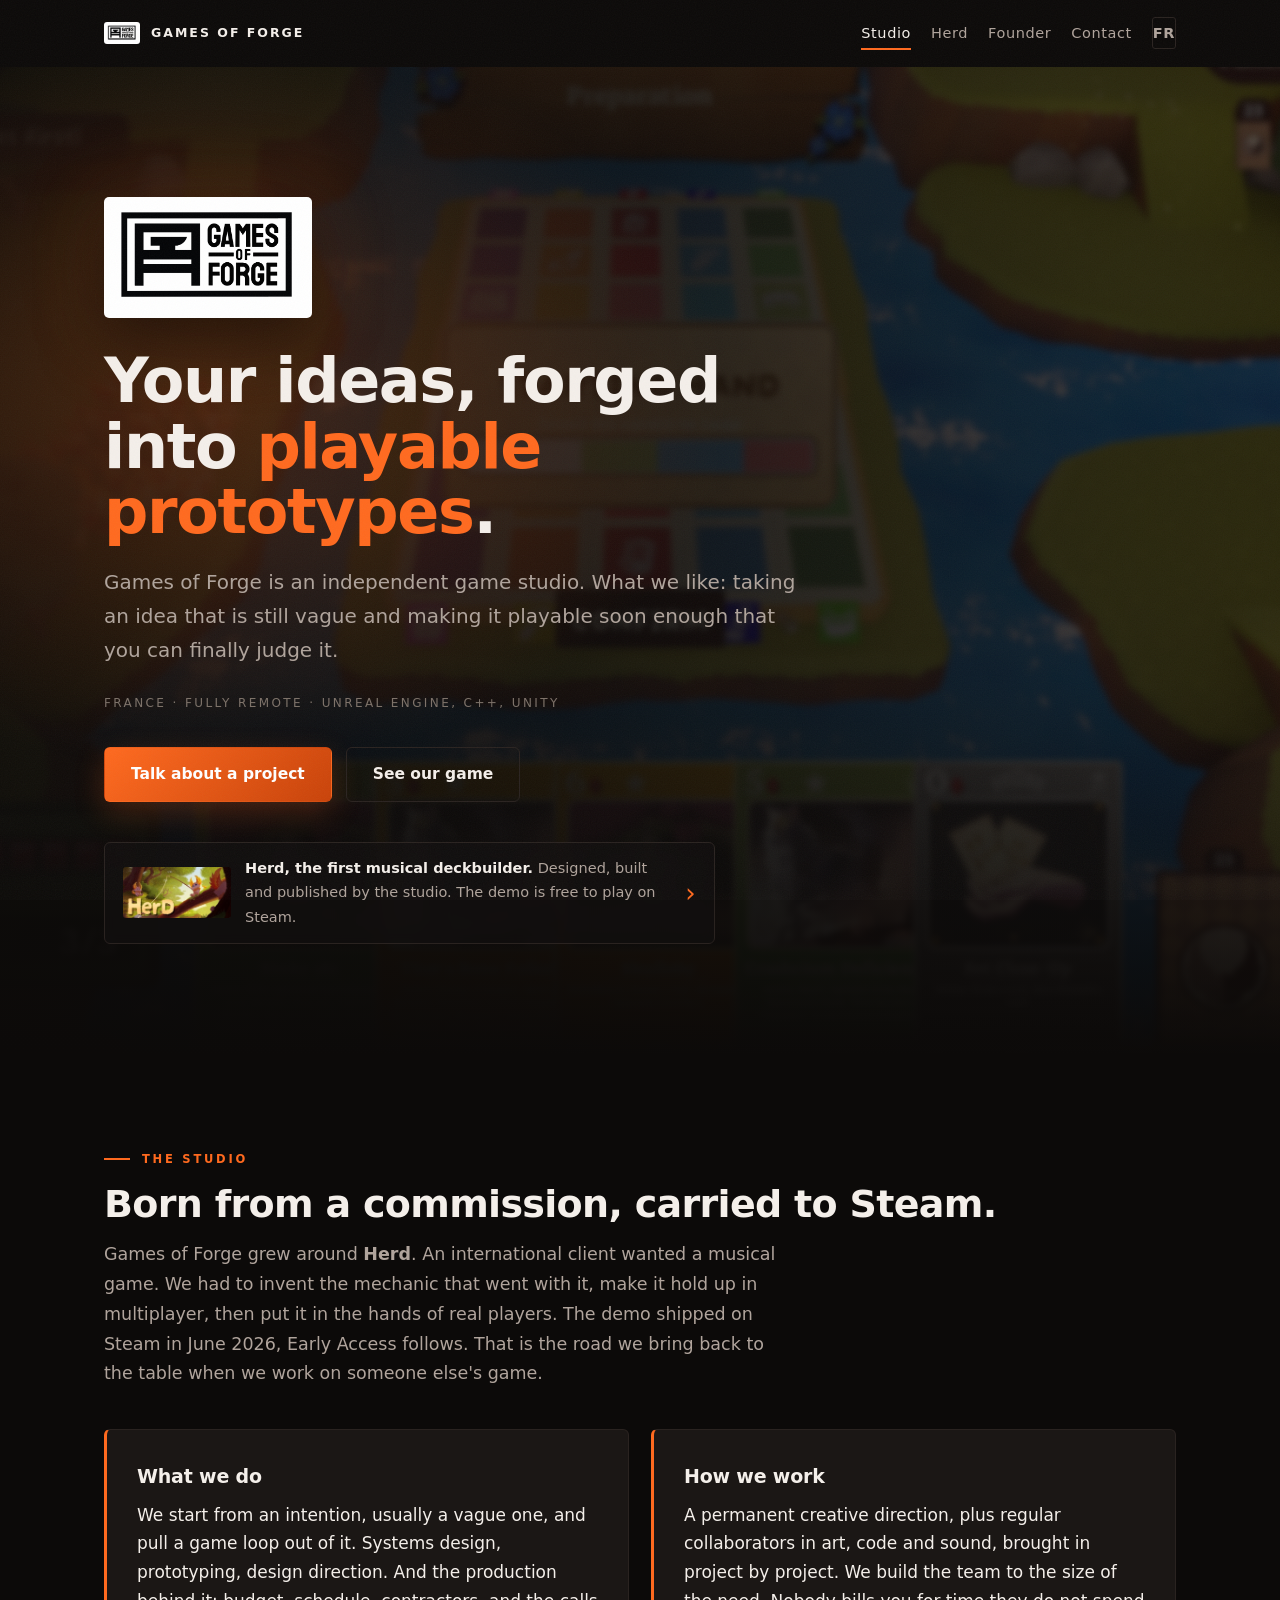
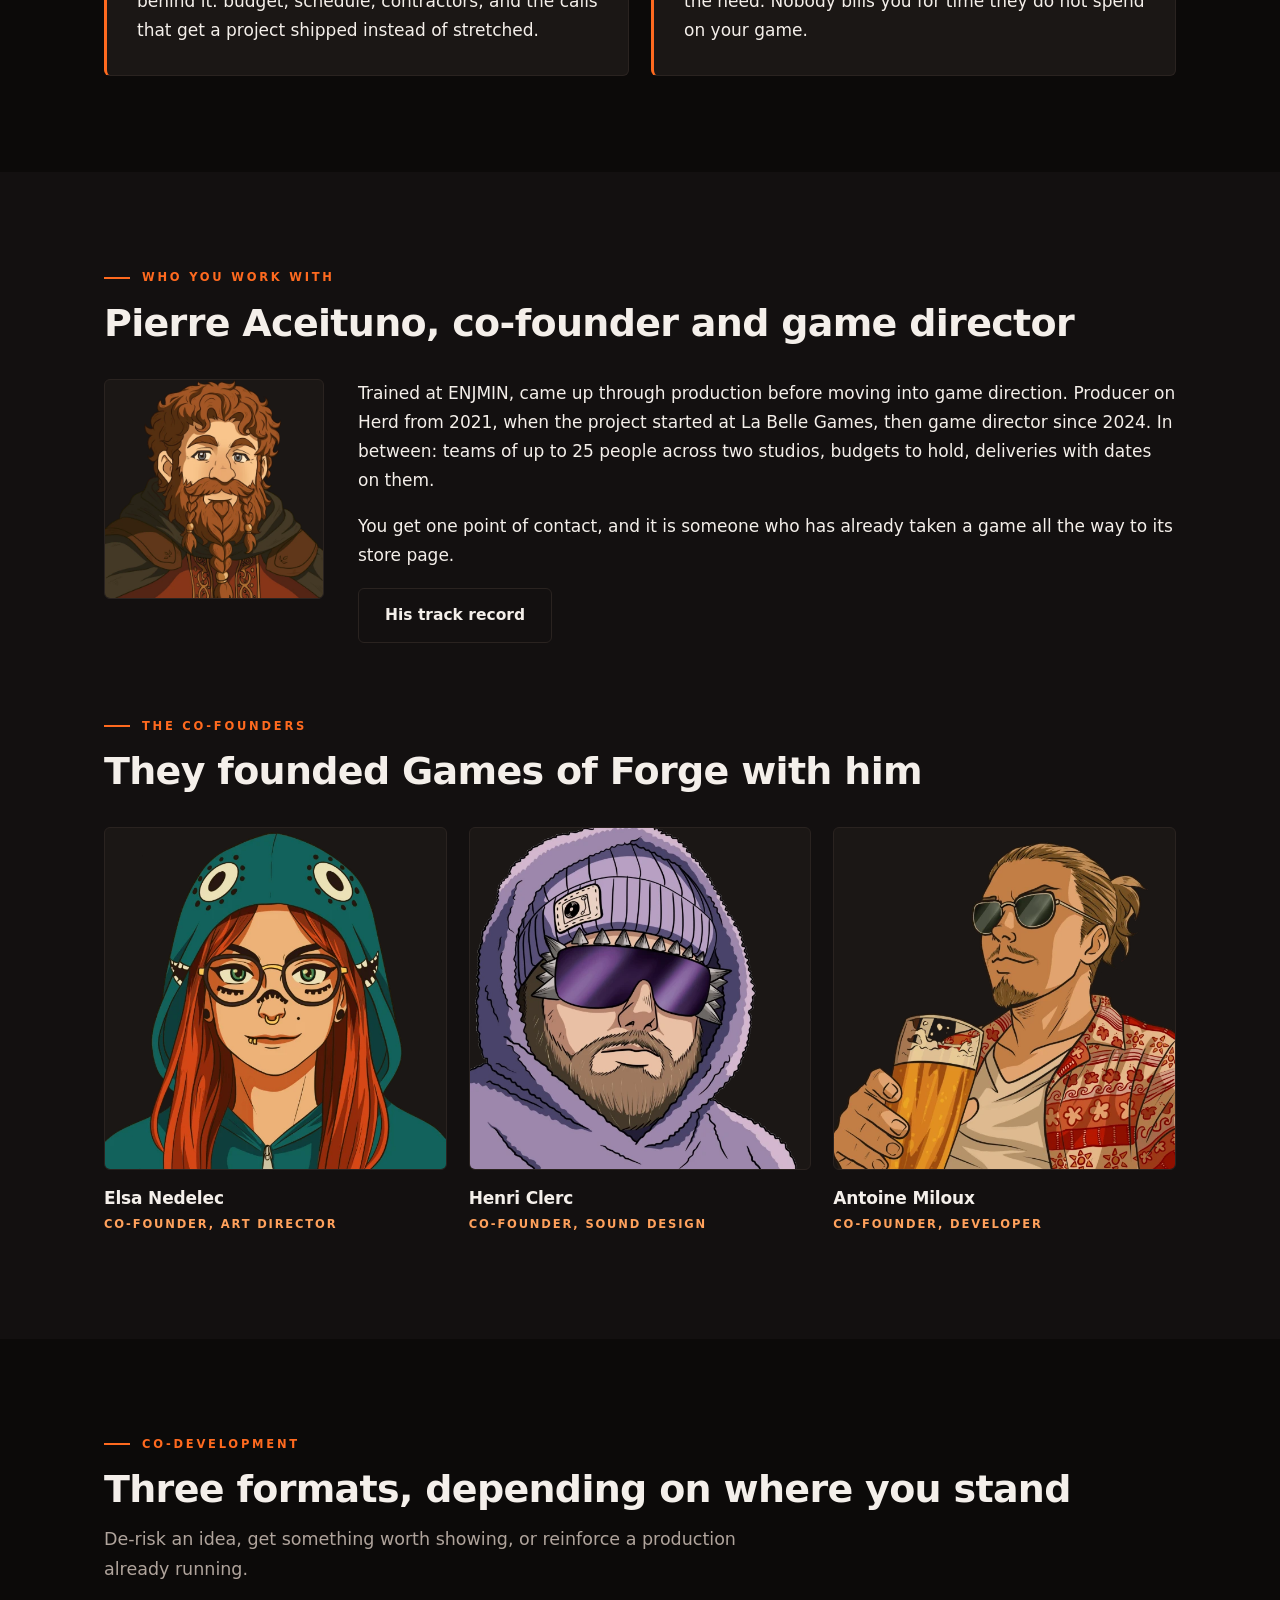
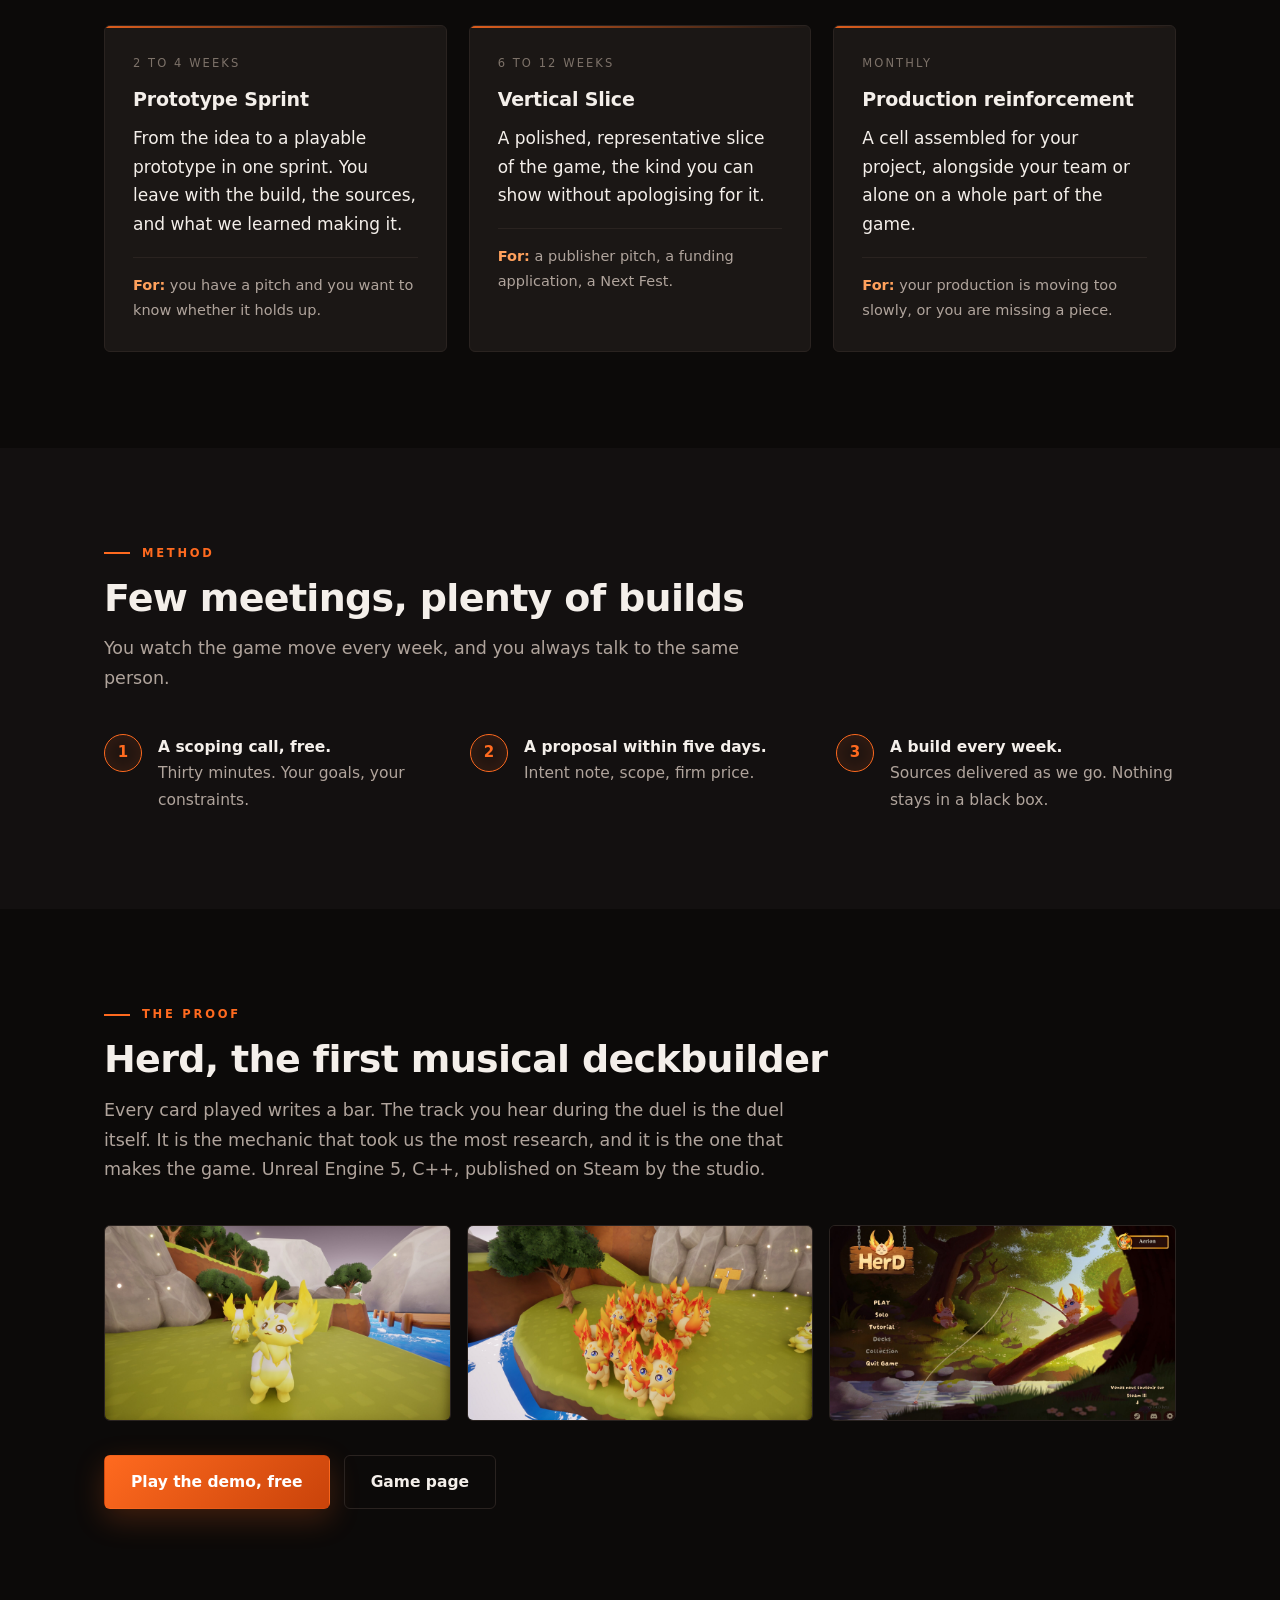
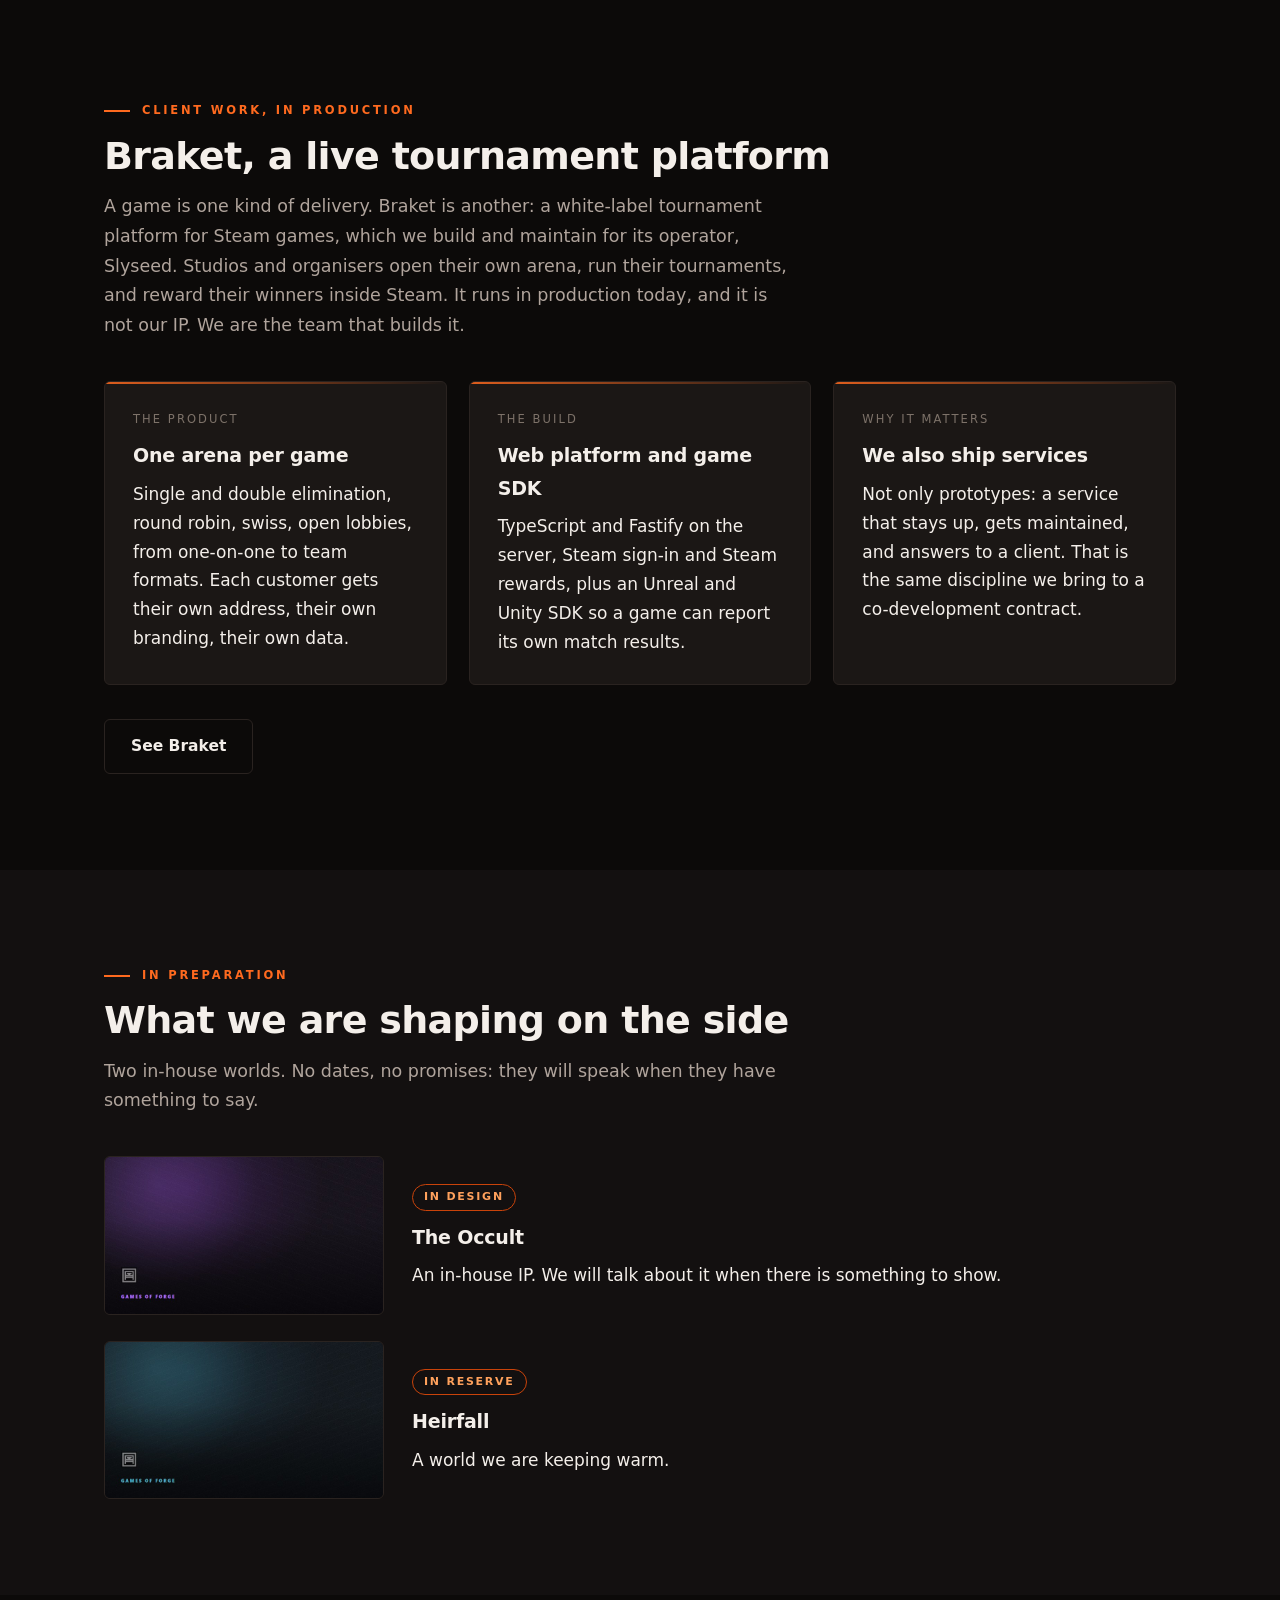
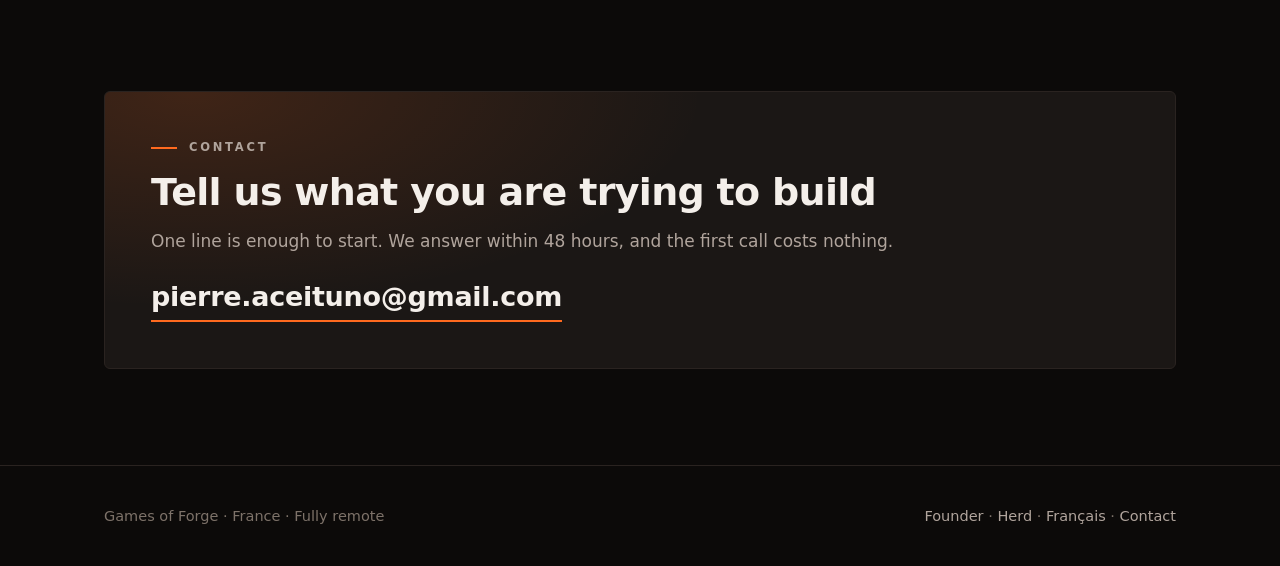
==== commit 5ab20c25: "Page studio : les quatre cofondateurs Pierre passe de fondateur a cofondateur et game director, et g" ====
--- a/index.html
+++ b/index.html
@@ -72,7 +72,7 @@
 <section class="teinte">
   <div class="wrap">
     <p class="surtitre apparait">Who you work with</p>
-    <h2 class="apparait">Pierre Aceituno, founder and game director</h2>
+    <h2 class="apparait">Pierre Aceituno, co-founder and game director</h2>
     <div class="fondateur" style="margin-top:34px">
       <div class="portrait apparait"><img src="assets/equipe/pierre.webp" alt="Pierre Aceituno"></div>
       <div class="apparait" data-delai="100">
@@ -82,11 +82,23 @@
       </div>
     </div>
 
-    <h2 class="apparait" style="margin-top:70px">Elsa Nedelec, art director</h2>
-    <div class="fondateur" style="margin-top:34px">
-      <div class="portrait apparait"><img src="assets/equipe/elsa.webp" alt="Elsa Nedelec" loading="lazy"></div>
-      <div class="apparait" data-delai="100">
-        <p style="margin-bottom:0">She holds the art direction of the studio. She led the art on Herd, and directs the artists contributing to the game.</p>
+    <p class="surtitre apparait" style="margin-top:74px">The co-founders</p>
+    <h2 class="apparait">They founded Games of Forge with him</h2>
+    <div class="equipe trois" style="margin-top:34px">
+      <div class="membre apparait">
+        <div class="portrait"><img src="assets/equipe/elsa.webp" alt="Elsa Nedelec" loading="lazy"></div>
+        <h3>Elsa Nedelec</h3>
+        <p class="role">Co-founder, art director</p>
+      </div>
+      <div class="membre apparait" data-delai="80">
+        <div class="portrait"><img src="assets/equipe/henri.webp" alt="Henri Clerc" loading="lazy"></div>
+        <h3>Henri Clerc</h3>
+        <p class="role">Co-founder, sound design</p>
+      </div>
+      <div class="membre apparait" data-delai="160">
+        <div class="portrait"><img src="assets/equipe/antoine.webp" alt="Antoine Miloux" loading="lazy"></div>
+        <h3>Antoine Miloux</h3>
+        <p class="role">Co-founder, developer</p>
       </div>
     </div>
   </div>
--- a/style.css
+++ b/style.css
@@ -215,6 +215,10 @@
 
 /* ---------- equipe d'un projet ---------- */
 .equipe { display: grid; grid-template-columns: repeat(4, 1fr); gap: 22px; }
+/* Trois cofondateurs sur la page studio (la grille est calee sur quatre).
+   A declarer ICI, avant les media queries : une regle de meme specificite ecrite plus bas
+   l emporterait sur @media et la page resterait a trois colonnes sur telephone. */
+.equipe.trois { grid-template-columns: repeat(3, 1fr); }
 .equipe .membre .portrait { width: 100%; }
 .equipe .membre .portrait .initiales { font-size: 34px; }
 .equipe .membre h3 { font-size: 17px; margin: 14px 0 2px; }
@@ -225,7 +229,7 @@
 .equipe .membre p { font-size: 14.5px; color: var(--texte-doux); margin: 0; }
 /* On reste a deux colonnes meme sur petit ecran : une seule colonne donnerait sept portraits
    plein cadre a la suite, soit une section de 3 500 px que personne ne fait defiler. */
-@media (max-width: 900px) { .equipe { grid-template-columns: 1fr 1fr; gap: 16px; } }
+@media (max-width: 900px) { .equipe, .equipe.trois { grid-template-columns: 1fr 1fr; gap: 16px; } }
 @media (max-width: 520px) { .equipe .membre h3 { font-size: 15.5px; } .equipe .membre .role { font-size: 10.5px; } }
 
 /* ---------- galerie ---------- */
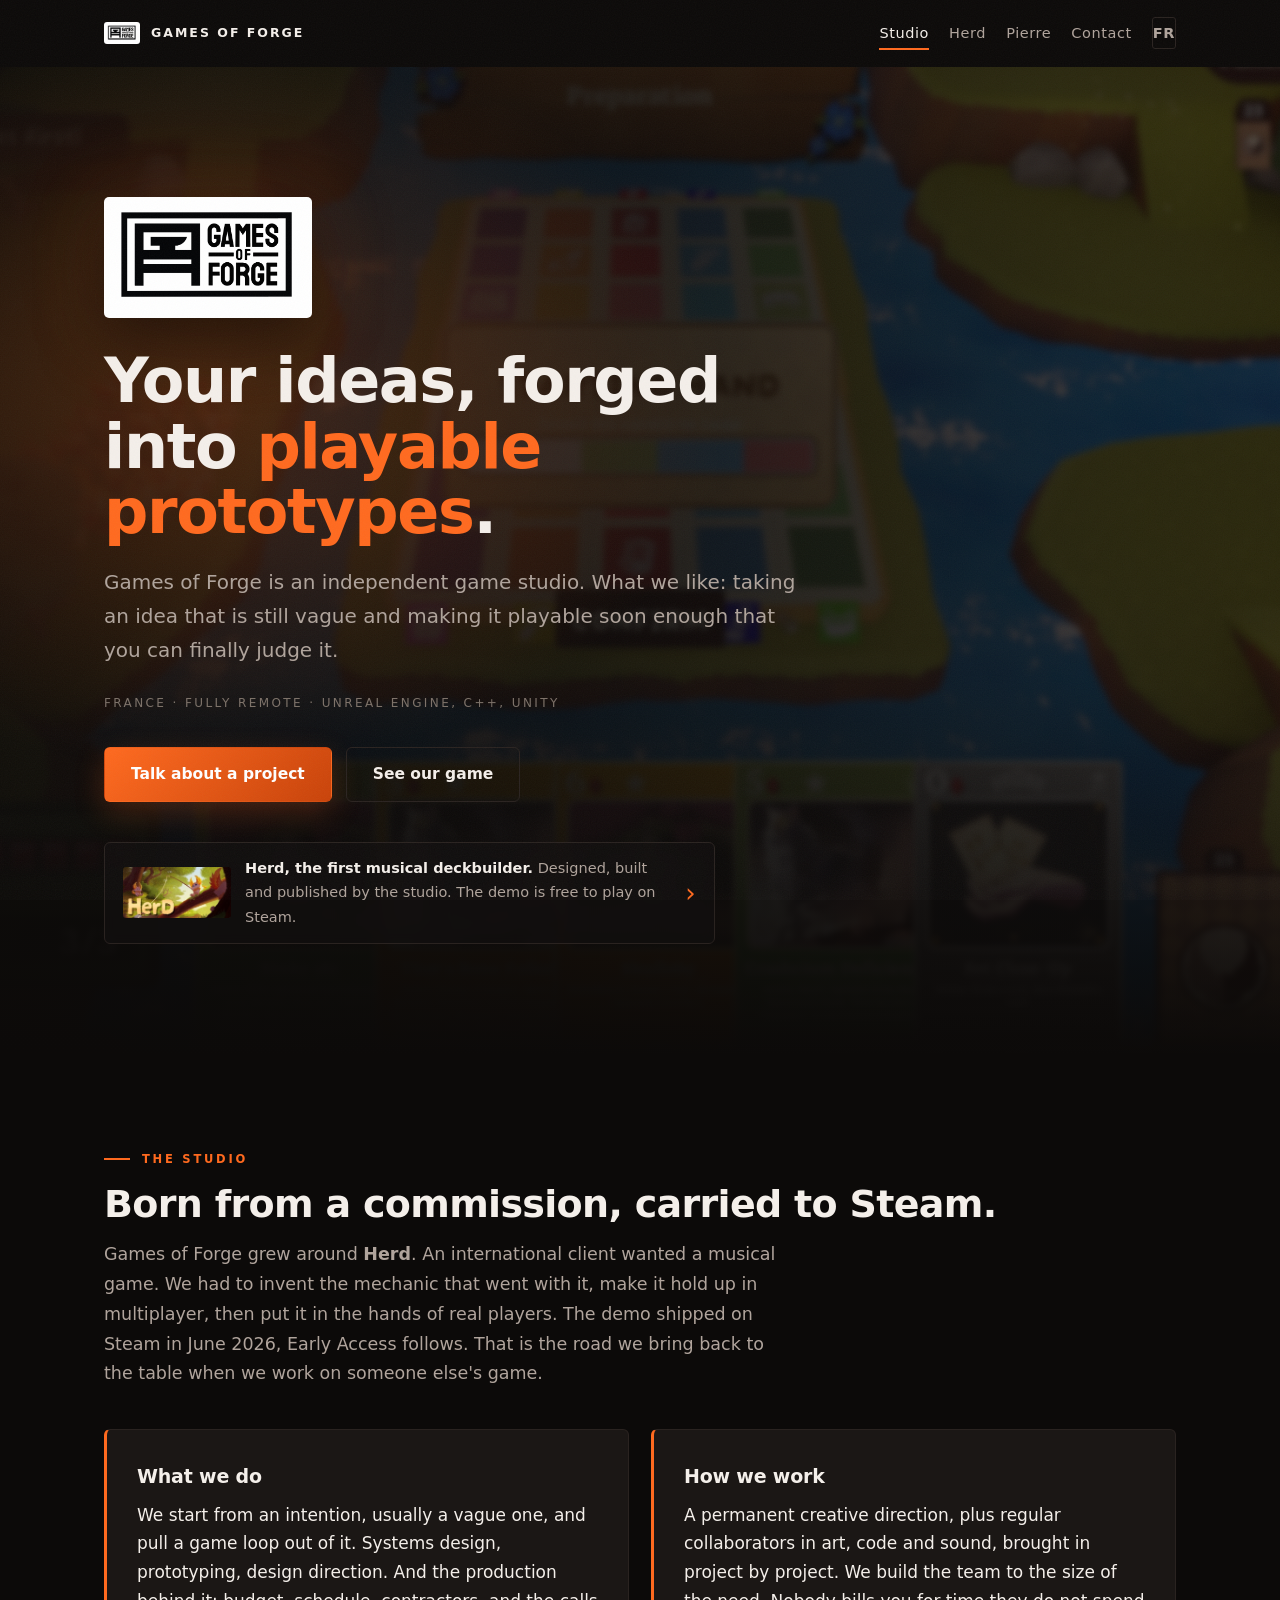
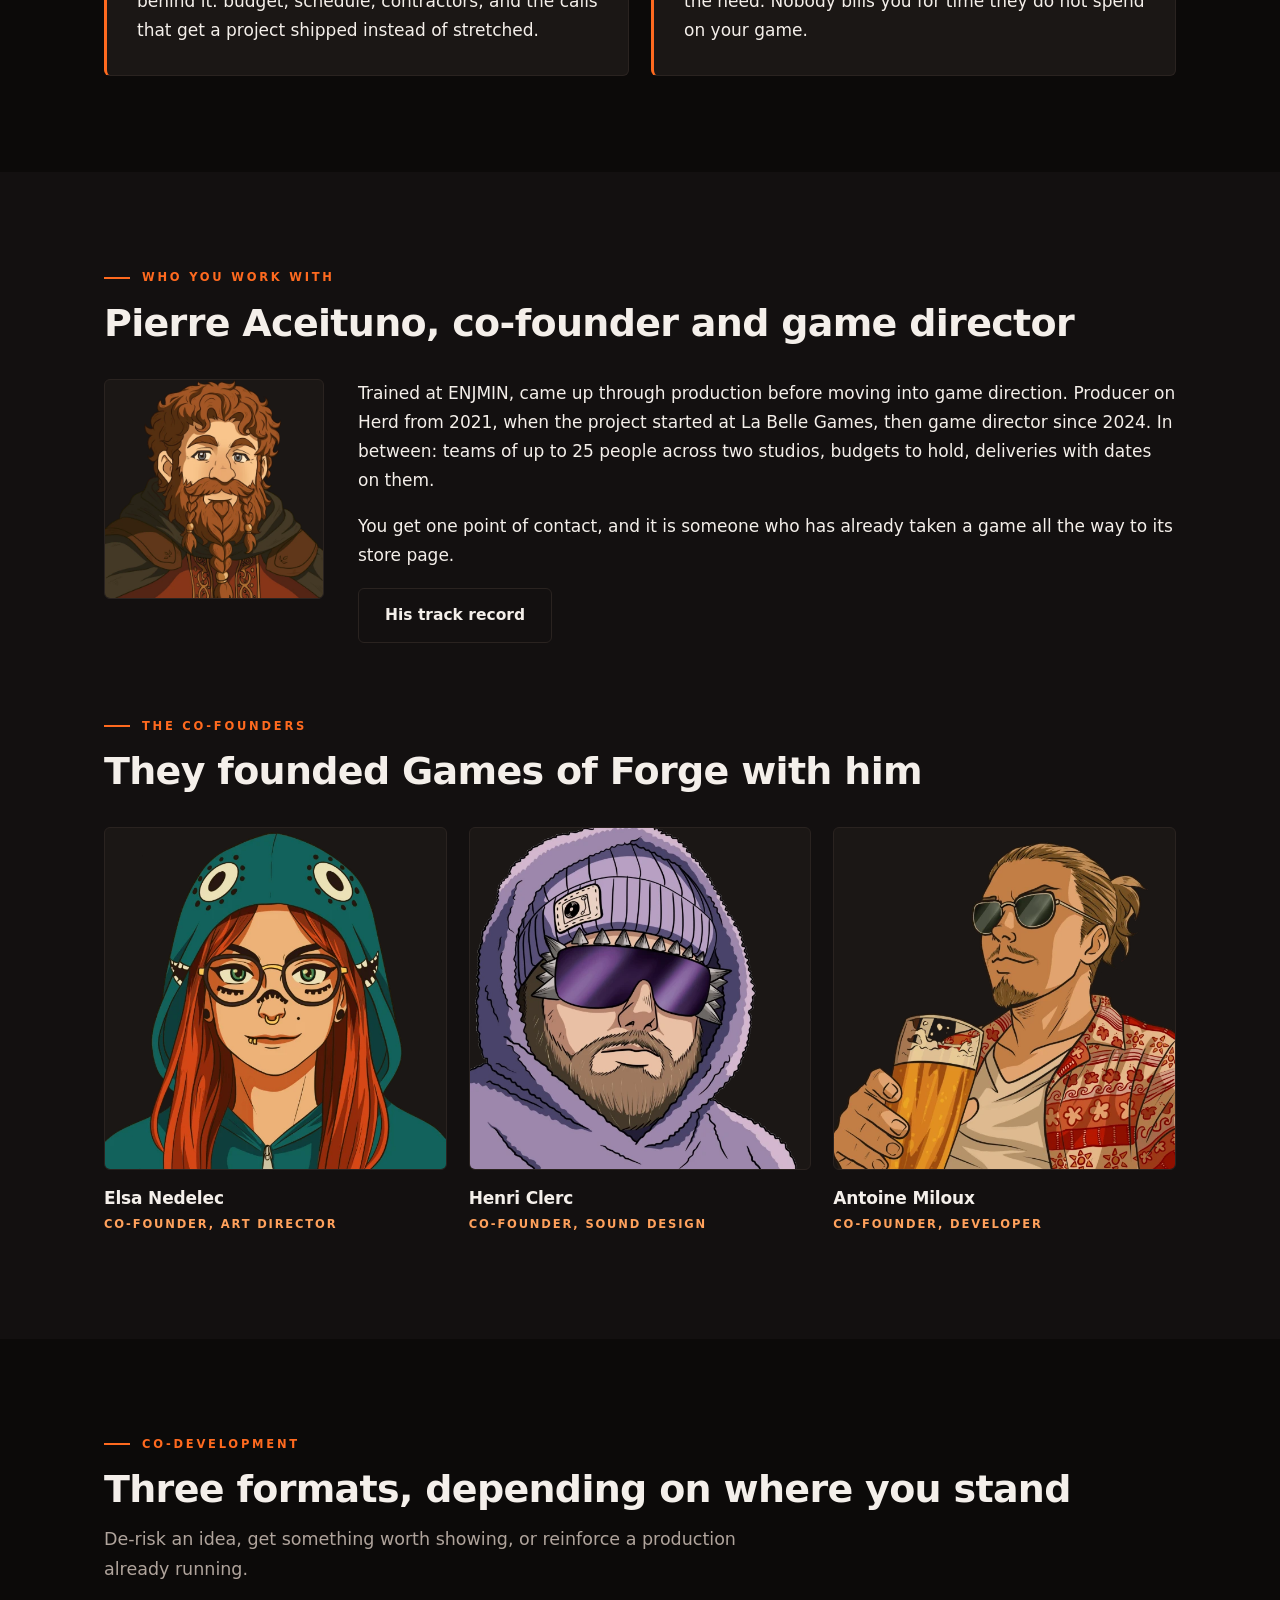
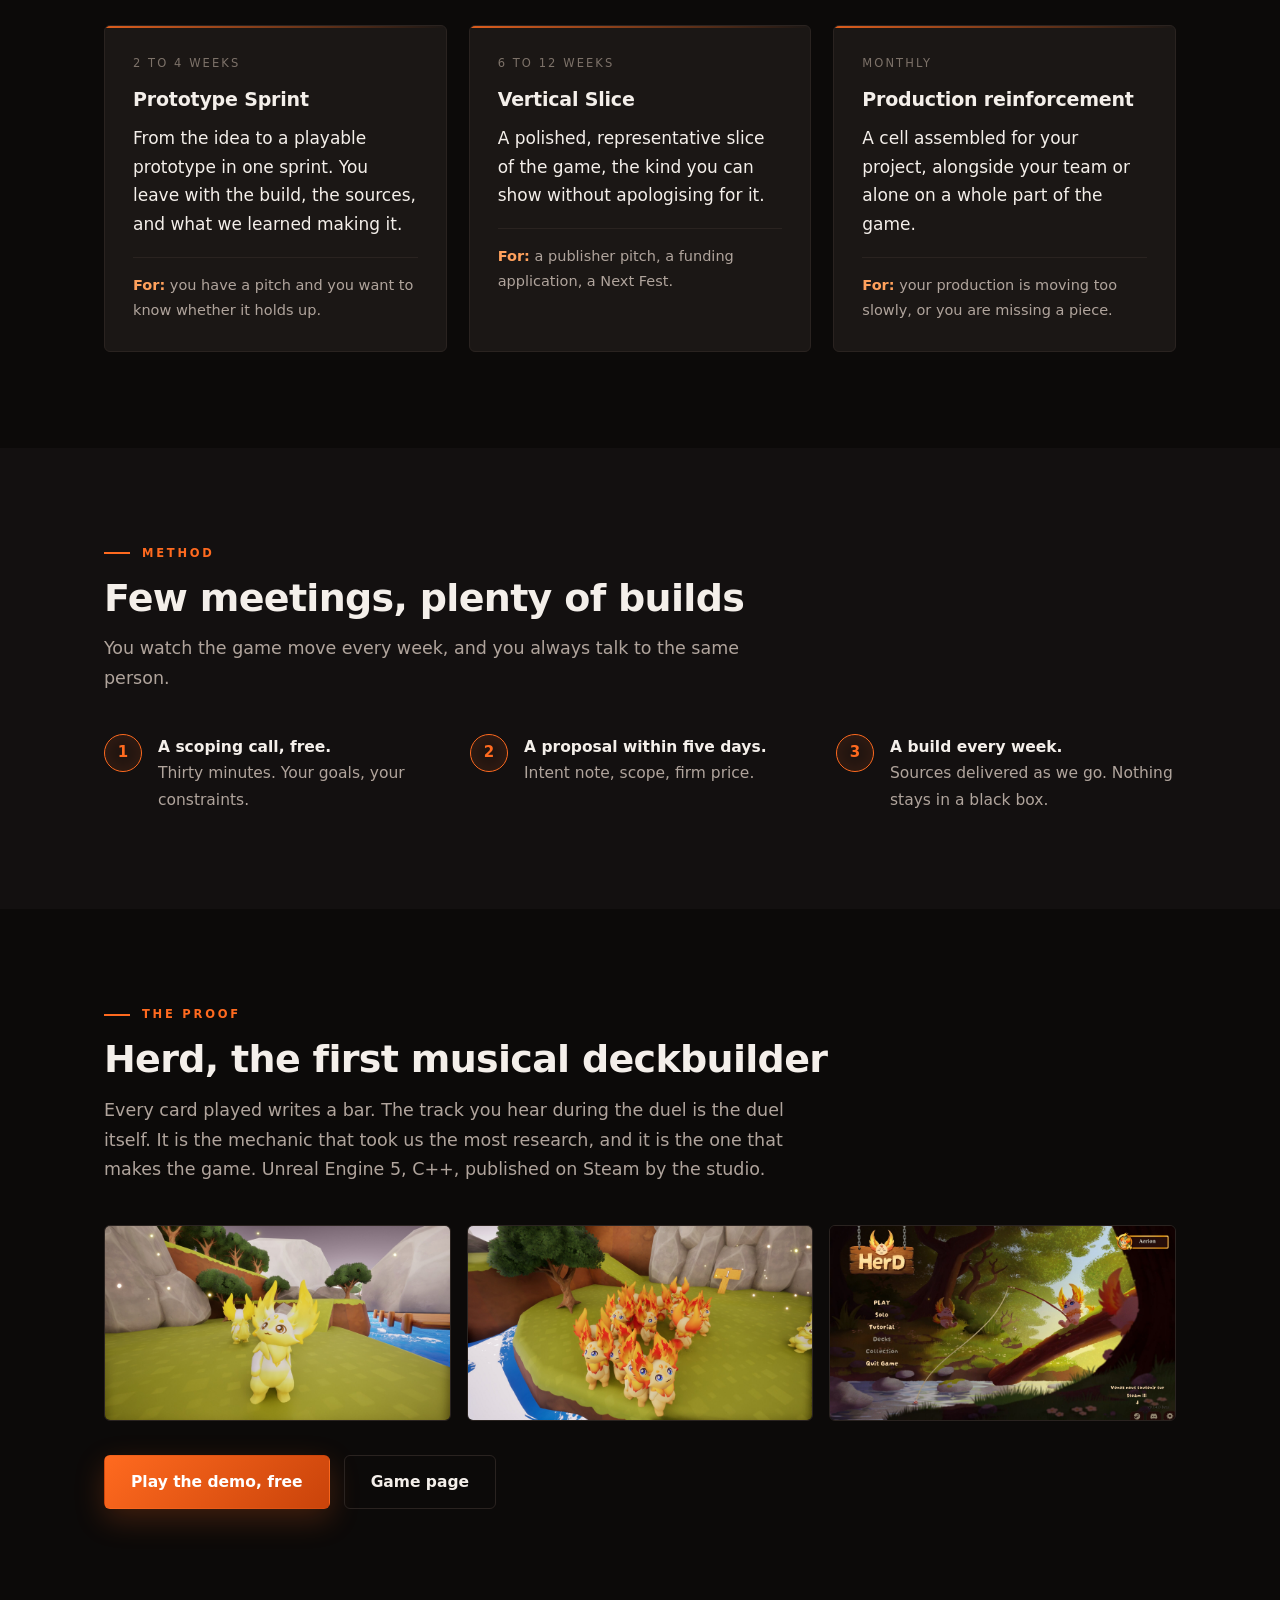
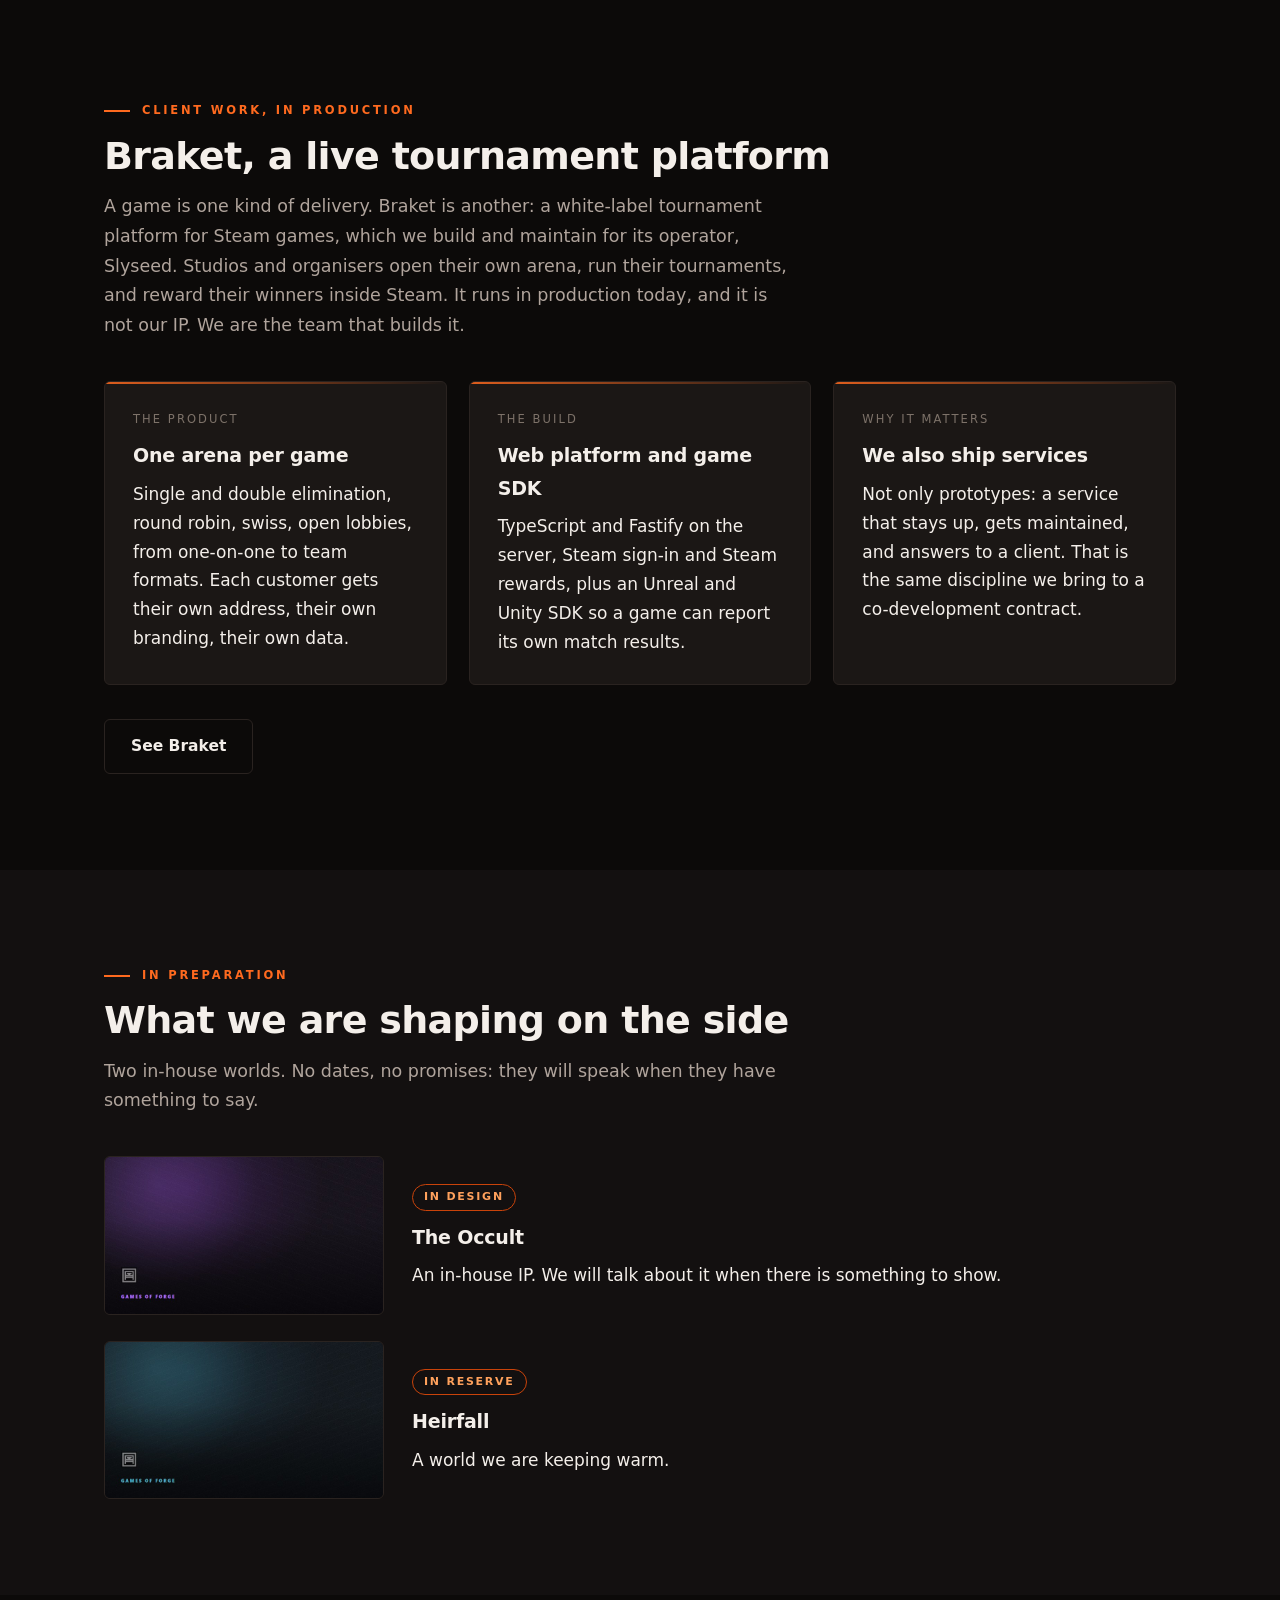
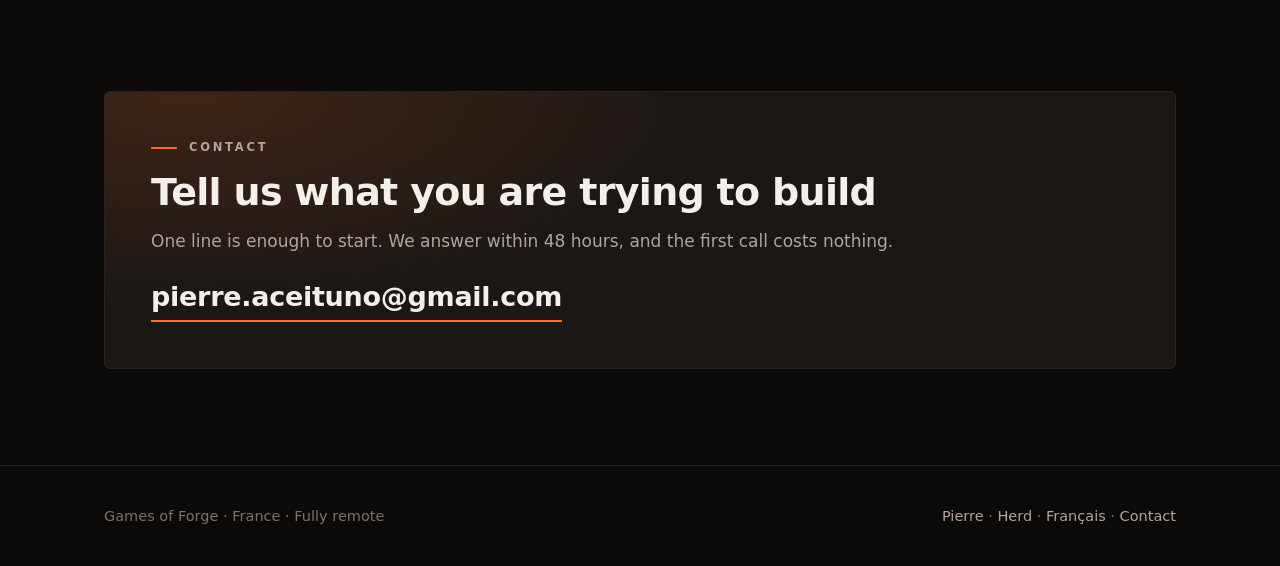
==== commit 6a36d718: "Menu : le nom au lieu du titre, et Pierre est cofondateur Demande de Pierre a 19h56 : « ma page s ap" ====
--- a/index.html
+++ b/index.html
@@ -25,7 +25,7 @@
     <div class="liens">
       <a href="index.html" class="actif">Studio</a>
       <a href="herd.html">Herd</a>
-      <a href="pierre.html">Founder</a>
+      <a href="pierre.html">Pierre</a>
       <a href="#contact">Contact</a>
       <a class="langue" data-langue="fr" href="fr/" hreflang="fr">FR</a>
     </div>
@@ -233,7 +233,7 @@
 <footer>
   <div class="wrap">
     <div>Games of Forge · France · Fully remote</div>
-    <div><a href="pierre.html">Founder</a> · <a href="herd.html">Herd</a> · <a data-langue="fr" href="fr/">Français</a> · <a href="mailto:pierre.aceituno@gmail.com">Contact</a></div>
+    <div><a href="pierre.html">Pierre</a> · <a href="herd.html">Herd</a> · <a data-langue="fr" href="fr/">Français</a> · <a href="mailto:pierre.aceituno@gmail.com">Contact</a></div>
   </div>
 </footer>
 
